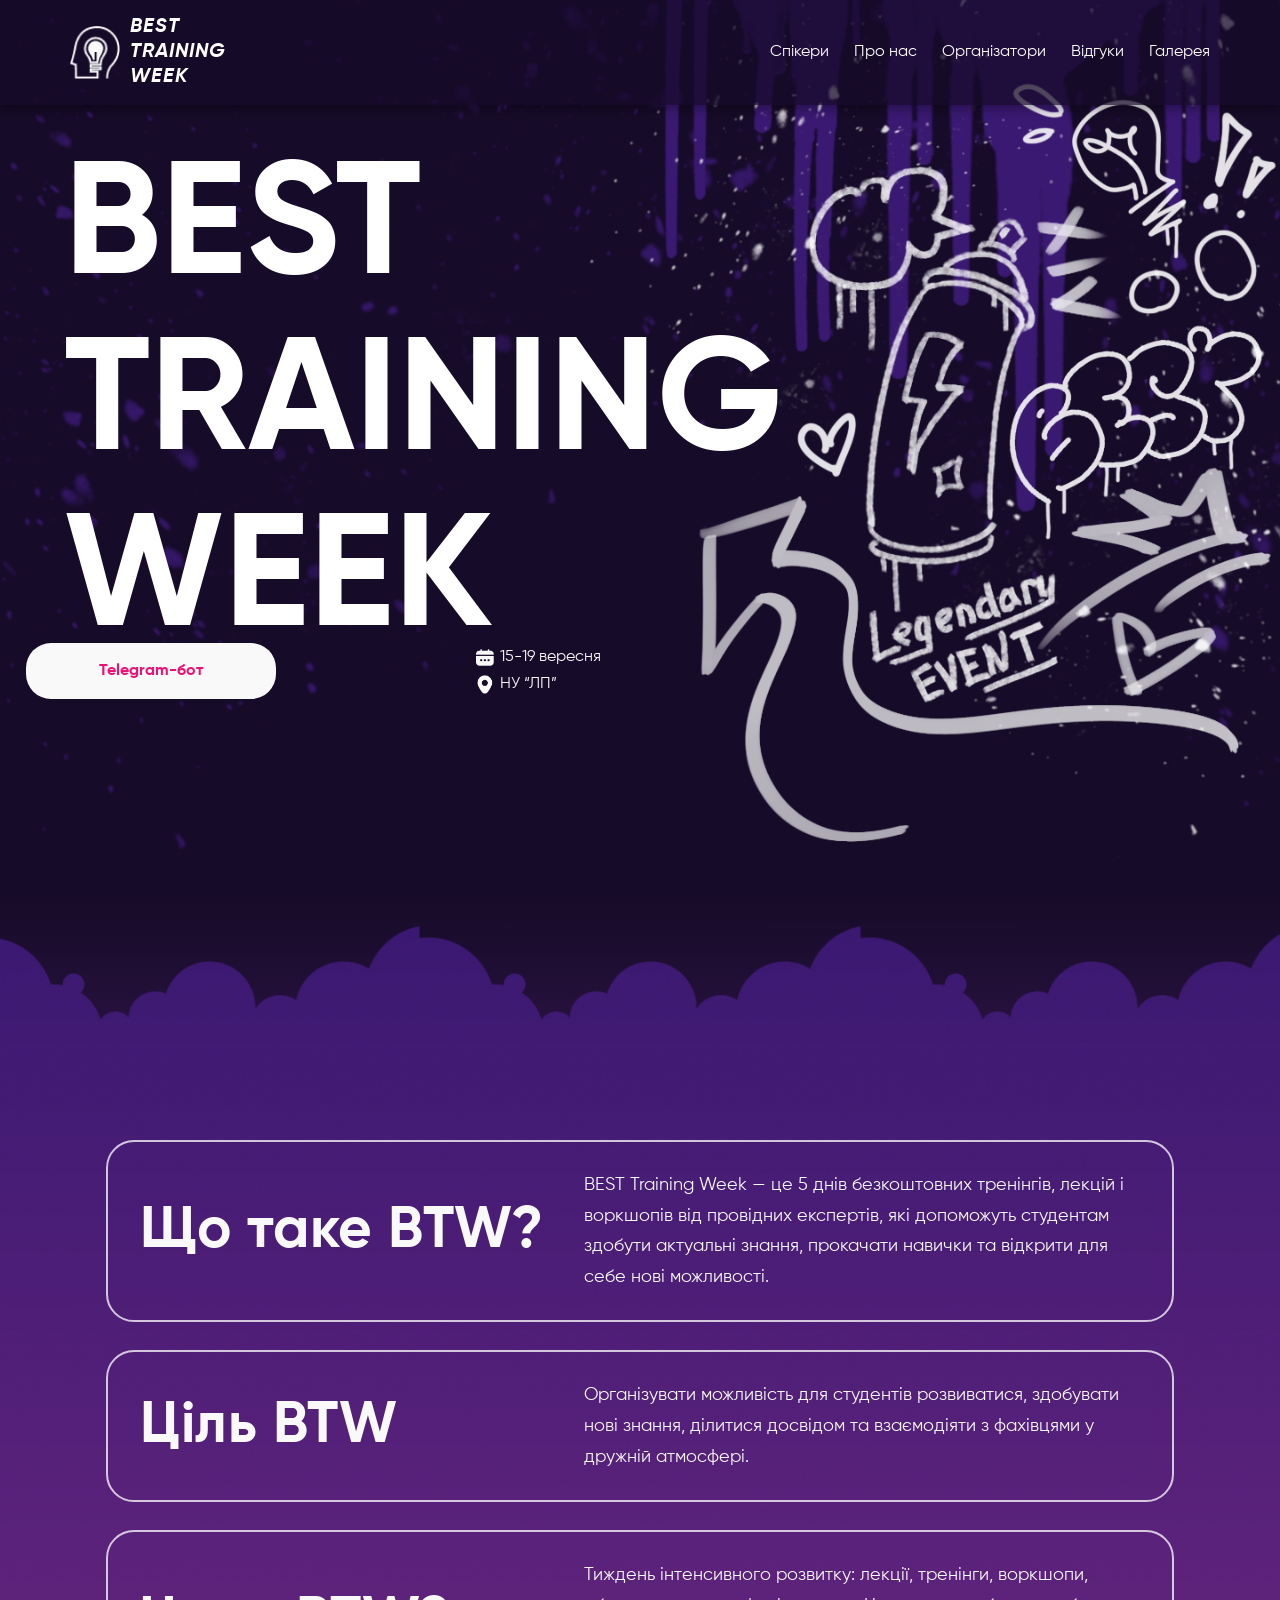
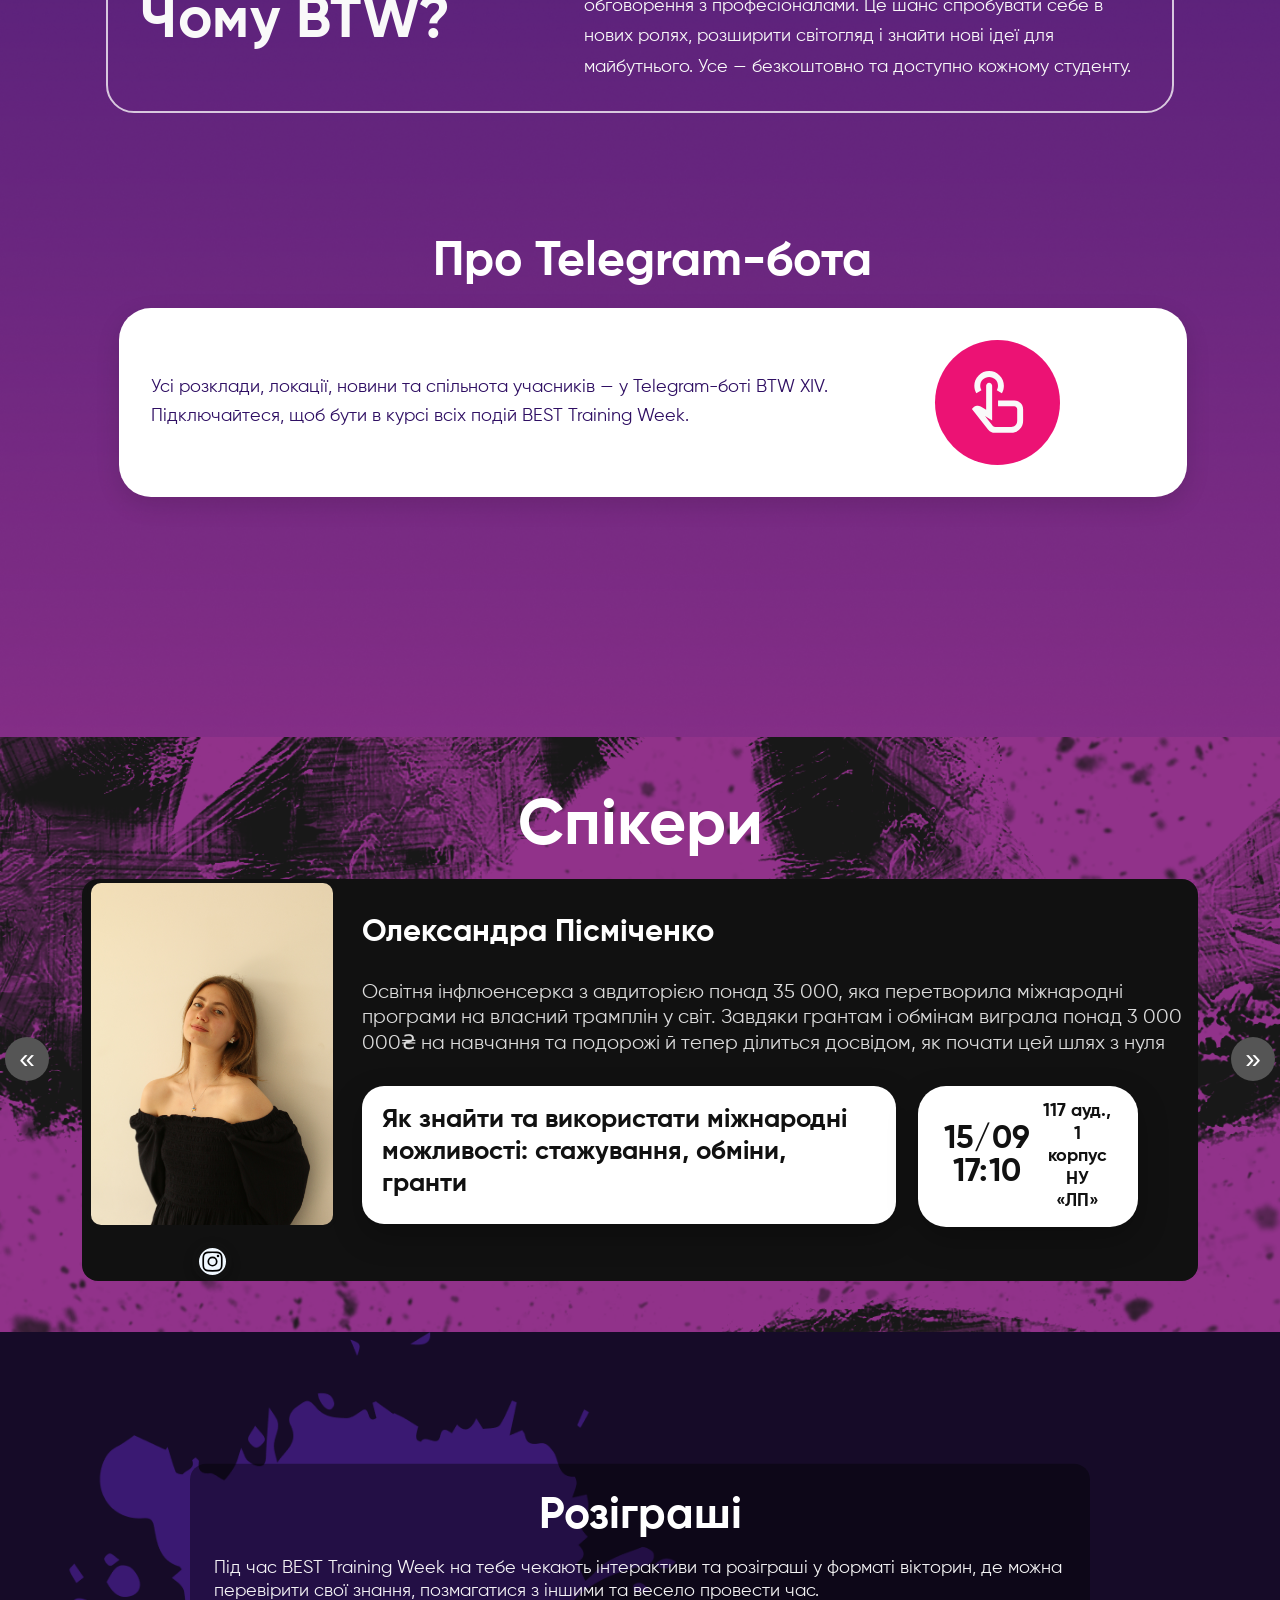
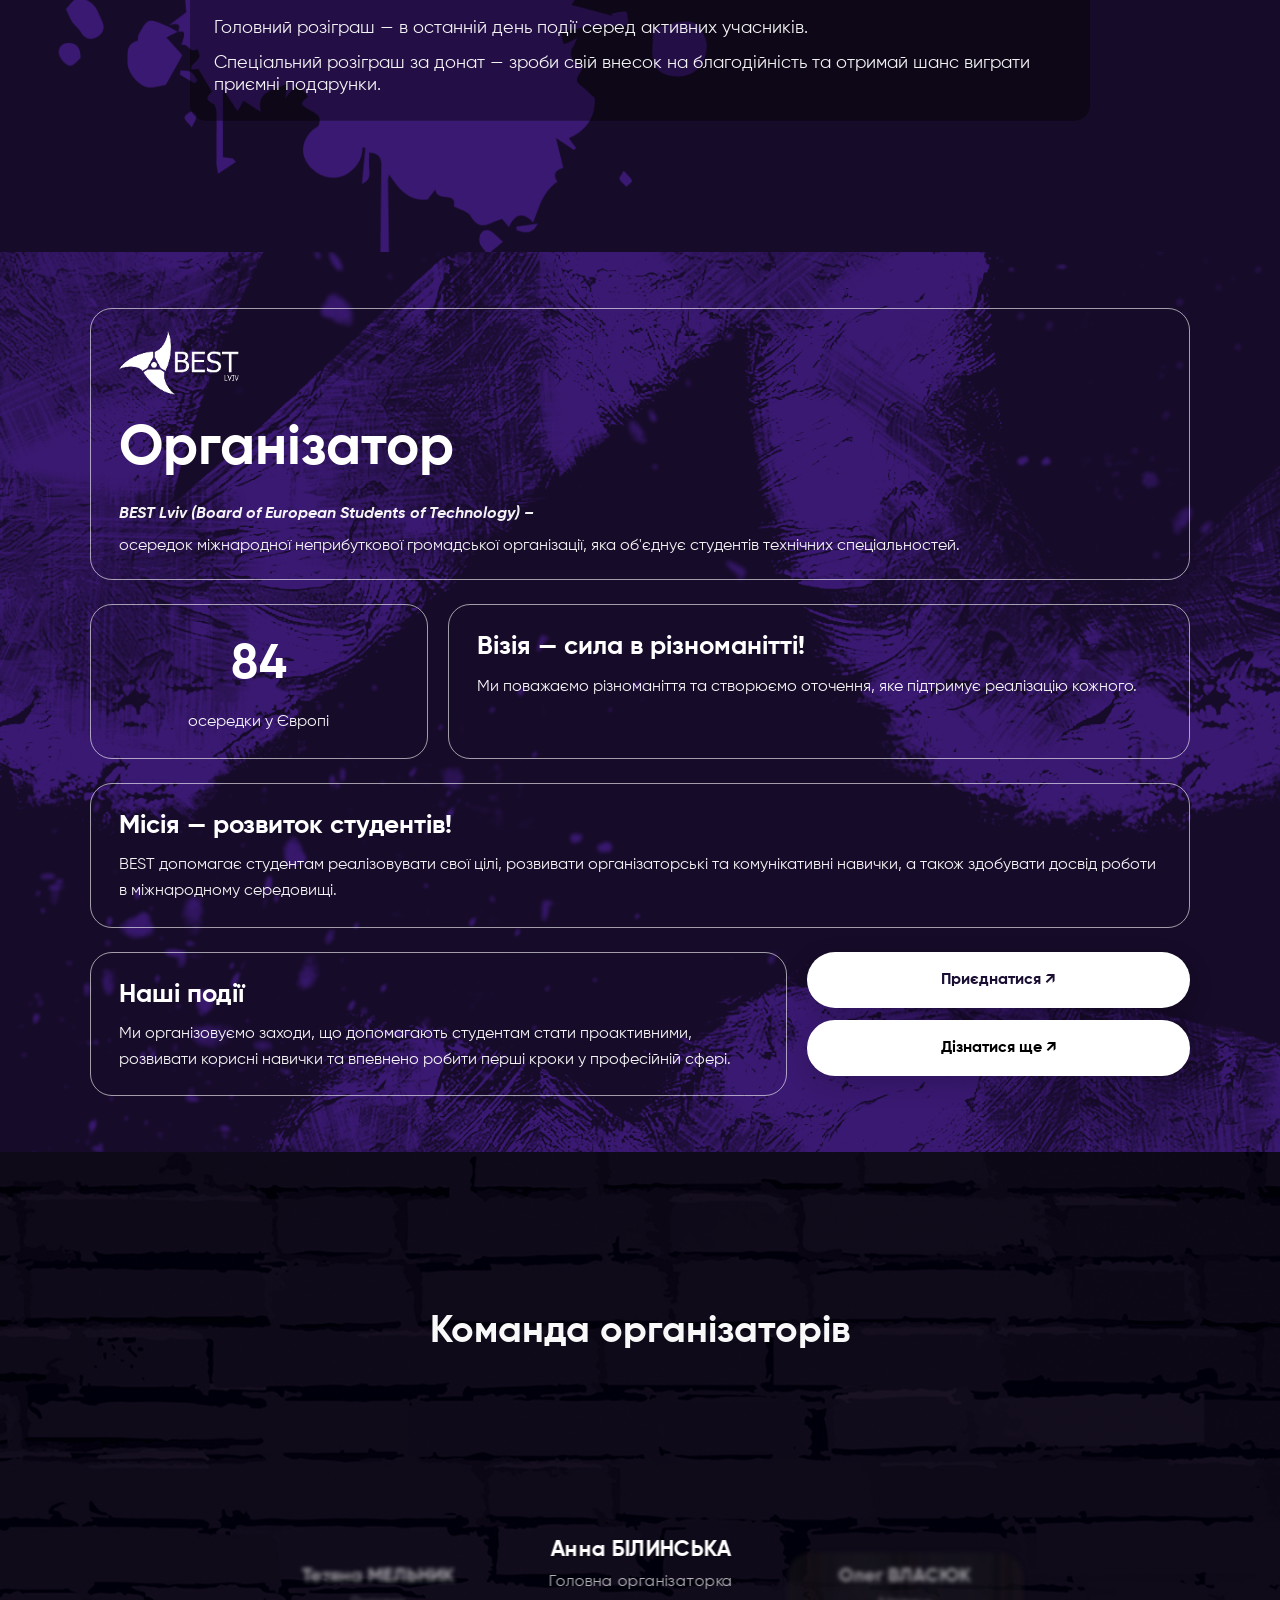
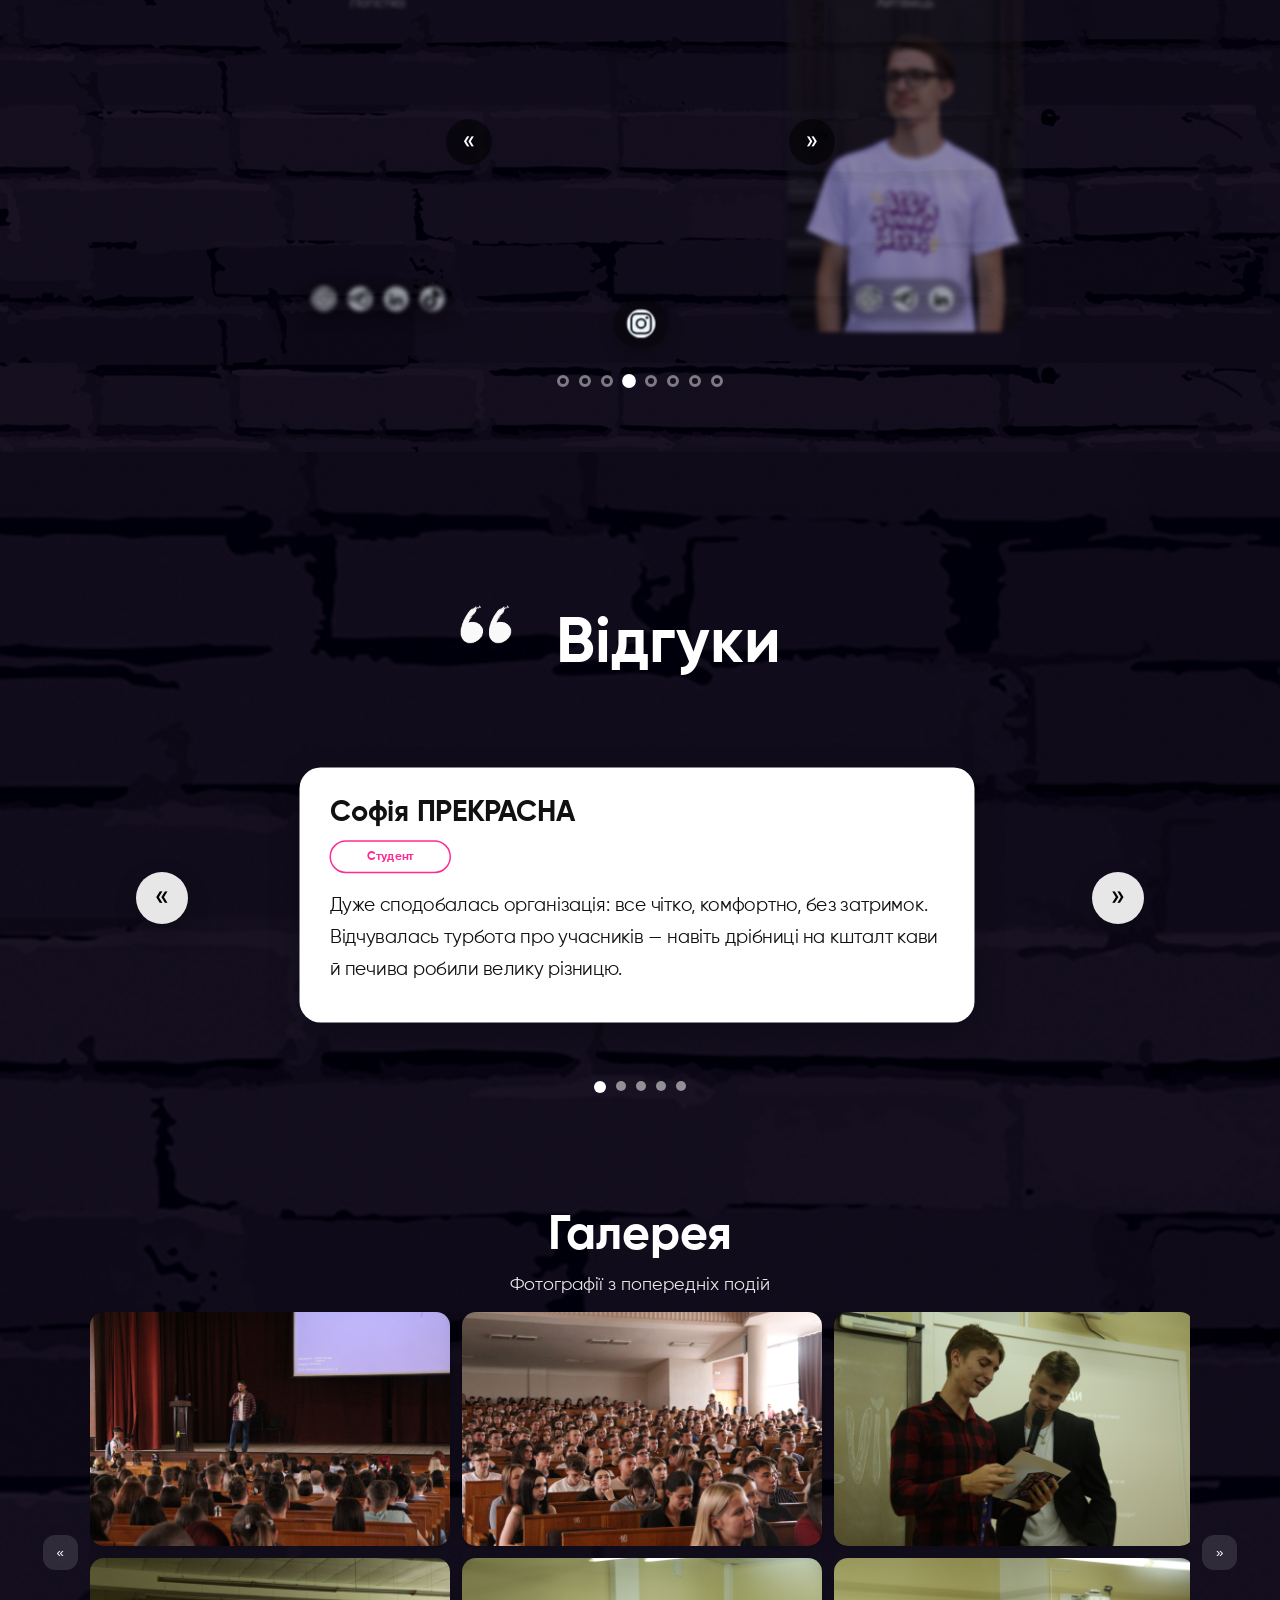
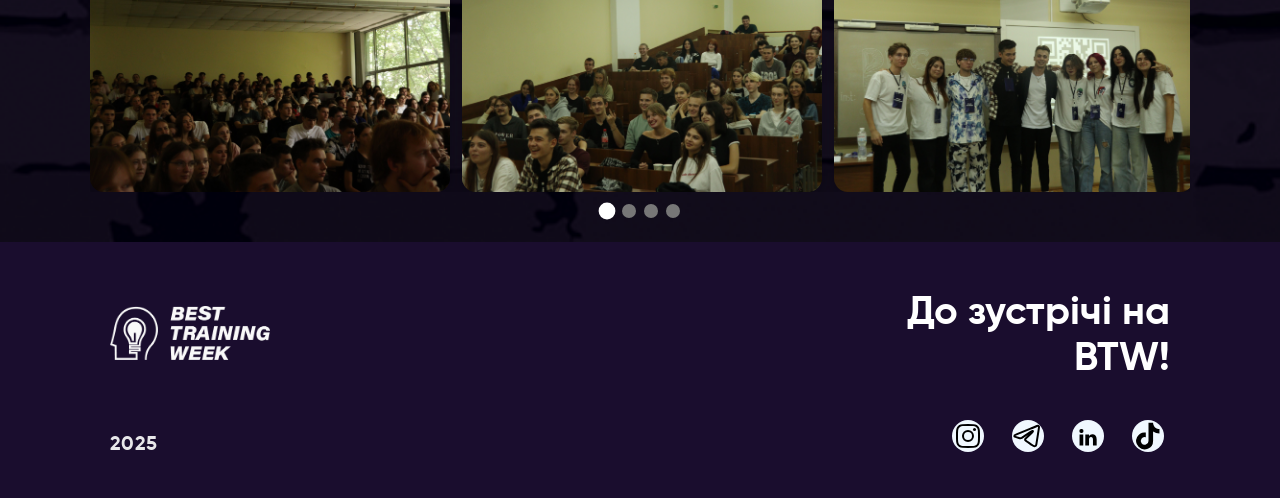
==== index.html @ 04568dd0 "v1.4.13" ====
<!DOCTYPE html>
<html lang="en">
<head>
    
    <meta charset="UTF-8">
    <meta property="og:type" content="website">
    <meta property="og:title" content="BEST Training Week 2025 у Львові — 15–19 вересня">
    <meta property="og:description" content="5 днів безкоштовних лекцій і воркшопів. Розклад, локації та новини — на саійті і у Telegram-боті.">
    <meta property="og:image:alt" content="BEST Training Week 2025 — подія для студентів у Львові">
    <meta property="og:locale" content="uk_UA">
    <meta name="viewport" content="width=device-width, initial-scale=1.0">
    <title>Best Training Week 2025</title>
    <link rel="icon" type="image/png" href="/resources/Logo.png">
    <link rel="stylesheet" href="/css/second-design.css">
    <link rel="preconnect" href="https://fonts.googleapis.com" crossorigin>
    <link rel="preconnect" href="https://fonts.gstatic.com" crossorigin>
    <link href="https://fonts.googleapis.com/css2?family=Montserrat:wght@400;500;700&display=swap" rel="stylesheet">
    <meta name="twitter:card" content="summary_large_image">
    <meta name="twitter:title" content="BEST Training Week 2025 — 15–19 вересня, Львів">
    <meta name="twitter:description" content="Лекції, воркшопи, розіграші. Долучайся!">
    <link href="https://fonts.googleapis.com/css2?family=Montserrat:wght@400;600;700&display=swap" rel="stylesheet">
    <link href="https://fonts.googleapis.com/css2?family=Poppins:wght@400;500;600;700&display=swap" rel="stylesheet">

  </head>
<body>

  <!-- Хедер -->
  <section>
    <header>
      <div class="header-inner">
        <div class="logo-block">
          <img src="/resources/Logo.png" class="logo-img" alt="">
          <a href="#BestMAIN" class="BTW-text-header">BEST TRAINING WEEK</a>
        </div>
    
        <nav class="position-of-right-menu">
          <div class="burger" id="burger">☰</div>
          <div class="menu" id="menu">
            <a class="hiper-source" href="#speakers">Спікери</a>
            <a class="hiper-source" href="#org">Про нас</a>
            <a class="hiper-source" href="#organithators">Організатори</a>
            <a class="hiper-source" href="#reviews">Відгуки</a>
            <a class="hiper-source" href="#galery">Галерея</a>
          </div>
        </nav>
      </div>
    </header>
  </section>

<!-- / Main Text \ -->
<section class="section1">

  <div class="Btw-text-main" id="BestMAIN">
    BEST TRAINING WEEK
  </div>
  
  <div class="info-block">
    <div class="telegram_button">
      <a href="https://t.me/BTW_2025_bot" style="text-decoration: none;">Telegram-бот</a>
    </div>
  
    <div class="when-and-where">
      <a><img class="when-and-where_img" src="/resources/calendar 1.png" loading="lazy" decoding="async" alt="time">15-19 вересня</a>
      <a><img class="when-and-where_img" src="/resources/marker 1.png" loading="lazy" decoding="async" alt="place">НУ “ЛП”</a>
    </div>
  </div>
</section>
<section class="section2">
<!-- Section3 -->
<section class="section3">



 
  

 


  <div class="poles">
      
    <div class="pole">
      <h2 class="pole-title">Що таке BTW?</h2>
      <p class="pole-text">
        BEST Training Week — це 5 днів безкоштовних тренінгів, лекцій і воркшопів від провідних експертів,
        які допоможуть студентам здобути актуальні знання, прокачати навички та відкрити для себе нові можливості.
      </p>
    </div>

    <div class="pole">
      <h2 class="pole-title">Ціль BTW</h2>
      <p class="pole-text">
        Організувати можливість для студентів розвиватися, здобувати нові знання,
        ділитися досвідом та взаємодіяти з фахівцями у дружній атмосфері.
      </p>
    </div>

    <div class="pole">
      <h2 class="pole-title">Чому BTW?</h2>
      <p class="pole-text">
        Тиждень інтенсивного розвитку: лекції, тренінги, воркшопи, обговорення з професіоналами.
        Це шанс спробувати себе в нових ролях, розширити світогляд і знайти нові ідеї для майбутнього.
        Усе — безкоштовно та доступно кожному студенту.
      </p>
    </div>

  </div>

  <section class="tg-section">
    <h2 class="tg-title">Про Telegram-бота</h2>
  
    <div onclick="window.location.href='https://t.me/BTW_2025_bot'" class="tg-card">
      <p  class="tg-text"><a href="https://t.me/BTW_2025_bot" style="text-decoration: none;font-family: Gilroy, system-ui, sans-serif; color: #2F0F63;"> 
        Усі розклади, локації, новини та спільнота учасників — у Telegram-боті BTW XIV.
        Підключайтеся, щоб бути в курсі всіх подій BEST Training Week.</a>
      </p>
  
      <div class="tg-icon-wrap">
        <img class="photoIcon" src="/resources/press.svg"   loading="lazy" decoding="async" alt="bot icon" class="tg-icon">
      </div>
    </div>
  </section>
</section>
</section>

<!-- Section4 
<img class="phitp" src="../resources/phine.png" alt="bg" />
-->

<section class="section4" >
  
  <div class="container wrap" id="speakers">
    <h1 class="spikertitle">Спікери</h1>

    <div class="carousel-wrap">            <!-- НОВА ОБГОРТКА -->
      <button class="arrow prev" id="prev">«</button>

    <div class="carousel" data-carousel>
      <div class="track" id="track">

        <!-- SLIDE 1-->
        <div class="slide"> 
          <div class="slide-media">
            <img src="/resources/Oleksandra_spiker.JPG" loading="lazy" decoding="async" alt="Photo Of speeker">
         
            <div class="social-icons">
              <a href="https://www.instagram.com/sasha.psm?igsh=MXc3b2I5cjF1ZTlyaA==" target="_blank"><img style="background-color: aliceblue; border-radius: 50%;" src="/resources/instagram.svg" loading="lazy" decoding="async" alt="Instagram"></a>
                    <!--   <a href="https://t.me/BTW_2025_bot" target="_blank"><img src="/resources/telegram 1.png" alt="Telegram"></a>
              <a href="https://facebook.com/Idi" target="_blank"><img src="/resources/facebook.png" alt="Facebook"></a>--> 
            </div>
          </div>
          <div class="infoSpikers">
            <h2 class="NameSpiker">Олександра <span class="up">Пісміченко </span></h2>
            <p class="positionOfSpiker">Освітня інфлюенсерка з авдиторією понад 35 000, яка перетворила міжнародні програми на власний трамплін у світ. Завдяки грантам і обмінам виграла понад 3 000 000₴ на навчання та подорожі й тепер ділиться досвідом, як почати цей шлях з нуля</p>
            <div class="talk-card">
              <h3>Як знайти та використати
                міжнародні можливості:
                стажування, обміни, гранти</h3>  
              <p></p> 
            </div>
            <aside class="meta-card">
              <div class="meta-item"><!-- <span class="icon">🗓</span> --> <span>15/09 17:10</span></div>
              <div class="meta-item"><!-- <span class="icon">📍</span> --> <span>117 ауд., 1 корпус<br>НУ «ЛП»</span></div>
            </aside>
          </div>
        </div>

        <!-- SLIDE 2-->
        <div class="slide">
          <div class="slide-media">
            <img src="/resources/2_spiker.JPG"  loading="lazy" decoding="async" alt="Photo Of speeker">  
        
            <div class="social-icons">
              <a href="https://www.instagram.com/lubimovbro?igsh=cm5keDRlZTh6Z3Fh" target="_blank"><img style="background-color: aliceblue; border-radius: 50%;"  loading="lazy" decoding="async" src="/resources/instagram.svg" alt="Instagram"></a>
            <!-- <a href="https://t.me/BTW_2025_bot" target="_blank"><img src="/resources/telegram 1.png" alt="Telegram"></a>
              <a href="https://facebook.com/Idi" target="_blank"><img src="/resources/facebook.png" alt="Facebook"></a>-->
            </div>
          </div>
          <div class="infoSpikers">
            <h2 class="NameSpiker">Любімов <span class="up">Микита</span></h2>
            <p class="positionOfSpiker">UI/UX Designer <br>
              8 років досвіду<br>
              10 міжнародних нагород</p> 
            <div class="talk-card">
              <h3>Дизайн без правил: створюй неможливе</h3>
              <p></p> 
            </div>
            <aside class="meta-card">
              <div class="meta-item"><!-- <span class="icon">🗓</span> --> <span>16/09 14:50</span></div>
              <div class="meta-item"><!-- <span class="icon">📍</span> --> <span>116 ауд., 1 корпус<br>НУ «ЛП»</span></div>
            </aside>
          </div>
        </div>

        <!-- SLIDE 3-->

        <div class="slide">
          <div class="slide-media">
            <img src="/resources/Giks_spiker.JPG" loading="lazy" decoding="async" alt="Photo Of speeker"> 
        
            <div class="social-icons">
              <a href="https://www.instagram.com/marketing_heeks?igsh=MWhqMWkybm44enY2Nw==" target="_blank"><img style="background-color: aliceblue; border-radius: 50%;"  src="/resources/instagram.svg" loading="lazy" decoding="async" alt="Instagram"></a>
             <!-- <a href="https://t.me/BTW_2025_bot" target="_blank"><img src="/resources/telegram 1.png" alt="Telegram"></a>
              <a href="https://facebook.com/Idi" target="_blank"><img src="/resources/facebook.png" alt="Facebook"></a> -->
            </div>
          </div>
          <div class="infoSpikers">
            <h2 class="NameSpiker">Маркетинг <span class="up">Гікс</span></h2>
            <p class="positionOfSpiker">Юстина Мостова та Маруся Деркач - засновниці TikTok-агенції HEEKS, авторки першого українськомовного каналу про маркетинг в TikTok (650 тис. підписників), навчили просуванню у ТікТок більше 5000 людей. 
              З агенцією запустили 70 брендів в TikTok, зараз роблять найвищі в Україні охоплення за допомогою органічного просування. Серед клієнтів агенції такі бренди: Rozetka, Подорожник, Flint, Chipster`s та інші.</p>
            <div class="talk-card">
              <h3>ТікТок-реальність 2025. Як розвинути бренд</h3>
              <p></p>
            </div>
            <aside class="meta-card">
              <div class="meta-item"><!-- <span class="icon">🗓</span> --> <span>17/09 14:00</span></div>
              <div class="meta-item"><!-- <span class="icon">📍</span> --> <span>117 ауд., 1 корпус<br>НУ «ЛП»</span></div>
            </aside>
          </div>
        </div>

        <!-- SLIDE 4-->
        <div class="slide">
          <div class="slide-media">
            <img src="/resources/4_SPiker.JPG" loading="lazy" decoding="async" alt="Photo Of speeker">
         
            <div class="social-icons">
              <a href="https://www.instagram.com/lesia__kotliar?igsh=MWc5NXRhMWcyZWwwbA==" target="_blank"><img style="background-color: aliceblue; border-radius: 50%;"   loading="lazy" decoding="async" src="/resources/instagram.svg" alt="Instagram"></a>
            <!--  <a href="https://t.me/BTW_2025_bot" target="_blank"><img src="/resources/telegram 1.png" alt="Telegram"></a>
              <a href="https://facebook.com/Idi" target="_blank"><img src="/resources/facebook.png" alt="Facebook"></a>-->
            </div>
          </div>
          <div class="infoSpikers">
            <h2 class="NameSpiker">Леся <span class="up">Котляр </span></h2>
            <p class="positionOfSpiker">Вебдизайнерка, власниця дизайн-агенції з обігом 4000$ на місяць</p>
            <div class="talk-card">
              <h3>Креативність і комунікація як суперсила: як спілкуватися і впливати на світ</h3>
              <p></p>
            </div>
            <aside class="meta-card">
              <div class="meta-item"><!-- <span class="icon">🗓</span> --> <span>18/09 14:50</span></div>
              <div class="meta-item"><!-- <span class="icon">📍</span> --> <span>117 ауд., 1 корпус<br>НУ «ЛП»</span></div>
            </aside>
          </div>
        </div>

        <!-- SLIDE 5-->
 
        <div class="slide">
          <div class="slide special-slide">
          <div class="slide-media">
            <img src="/resources/oleksandr_spikers.jpg" loading="lazy" decoding="async" alt="Photo Of speeker"> 
        
            <div class="social-icons">
              <a href="https://www.instagram.com/notevssskyi?igsh=MTZwdGF3OW00YmRpNA==" target="_blank"><img style="background-color: aliceblue; border-radius: 50%;"  src="/resources/instagram.svg" loading="lazy" decoding="async" alt="Instagram"></a>
             <!-- <a href="https://t.me/BTW_2025_bot" target="_blank"><img src="/resources/telegram 1.png" alt="Telegram"></a>
              <a href="https://facebook.com/Idi" target="_blank"><img src="/resources/facebook.png" alt="Facebook"></a>-->
            </div>
          </div>
          <div class="infoSpikers">
            <h2 class="NameSpiker">Олександр <span class="up">Нотевський</span></h2>
            <p class="positionOfSpiker">Політичний оглядач Медіа «ҐРУНТ»</p> 
            <div class="talk-card">
              <h3>Формування та відстоювання особистої позиції</h3>
              <p></p> 
            </div>
            <aside class="meta-card">
              <div class="meta-item"><!-- <span class="icon">🗓</span> --> <span>19/09 14:50</span></div>
              <div class="meta-item"><!-- <span class="icon">📍</span> --> <span>117 ауд., 1 корпус<br>НУ «ЛП»</span></div>
            </aside>
          </div>
        </div>
        </div>
        
      </div>

    </div>
    <button class="arrow next" id="next">»</button>
  </div>
  </div>
</section>

<!-- SECTION 5-->
<section class="section5">
  <!-- Банер з текстом поверх першої картинки -->
  <div class="prizes-banner">

    <div class="prizes-card">
      <h2 class="prizes-title">Розіграші</h2>
      <p class="prizes-text"><a>
        Під час BEST Training Week на тебе чекають інтерактиви та розіграші у форматі вікторин, 
        де можна перевірити свої знання, позмагатися з іншими та весело провести час.</a>
      </p>
      <p class="prizes-text"><a>
        Головний розіграш — в останній день події серед активних учасників.</a>
      </p>
      <p class="prizes-text"><a>
        Спеціальний розіграш за донат — зроби свій внесок на благодійність та отримай
        шанс виграти приємні подарунки.</a>
      </p>
    </div>
  </div>

  <section class="org" id="org">  
    <div class="org__wrap"  >
      <div class="org__row org__row--hero ">
        <img class="org__logo" src="/resources/logowhite 1.png" loading="lazy" decoding="async" alt="BEST Lviv">
        <h1 class="org__title titleOrg1">Організатор</h1>
        <p class="org__lead"><em>BEST Lviv (Board of European Students of Technology) –</em></p>
        <p class="org__text">осередок міжнародної неприбуткової громадської організації, яка об'єднує студентів технічних спеціальностей.</p>
      </div>
  
      <div class="org__row org__row--two">
        <div class="org__card org__card--small">
          <h2 class="org__number">84</h2>
          <p class="org__text">осередки у Європі</p>
        </div>
        <div class="org__card org__card--big">
          <h2 class="org__subtitle">Візія — сила в різноманітті!</h2>
          <p class="org__text">Ми поважаємо різноманіття та створюємо оточення, яке підтримує реалізацію кожного.</p>
        </div>
      </div>
  
      <div class="org__row">
        <div class="org__card">
          <h2 class="org__subtitle">Місія — розвиток студентів!</h2>
          <p class="org__text">BEST допомагає студентам реалізовувати свої цілі, розвивати організаторські та комунікативні навички, а також здобувати досвід роботи в міжнародному середовищі.</p>
        </div>
      </div>
  
      <div class="org__row org__row--cta">
        <div class="org__card">
          <h2 class="org__subtitle">Наші події</h2>
          <p class="org__text">Ми організовуємо заходи, що допомагають студентам стати проактивними, розвивати корисні навички та впевнено робити перші кроки у професійній сфері.</p>
        </div>
        <div class="org__cta">
          <a class="org__btn"  href="https://docs.google.com/forms/d/e/1FAIpQLSfy_LZQbeRG4RcNWWEuaLGkMOXcy3M1-LILEs38m_iyIg4UFg/viewform" style="text-decoration: none;">Приєднатися ↗</a>
          <a class="org__btn org__btn--ghost"  href="https://t.me/+4O6LLAsABaI1M2Yy" style="text-decoration: none;">Дізнатися ще ↗</a>
        </div>
      </div>
    </div>
  </section>
</section>

<!-- Section6-->
<section class="bg-commons">
  <section class="section6_second" id="organithators">
    <h2 class="carousel_title">Команда організаторів</h2>
  
  
    <div class="viewport_second">
      <div class="carousel_second">
        <!-- radios -->
        <input type="radio" name="c_second" id="c1_second">
        <input type="radio" name="c_second" id="c2_second">
        <input type="radio" name="c_second" id="c3_second">
        <input type="radio" name="c_second" id="c4_second" checked>
        <input type="radio" name="c_second" id="c5_second">
        <input type="radio" name="c_second" id="c6_second">
        <input type="radio" name="c_second" id="c7_second">
        <input type="radio" name="c_second" id="c8_second">
  
  
        <!-- slides -->
        <div class="track_second">
  
          <!-- 1 -->
          <div class="slide_second">
            <img src="/resources/organizer/anastasia.jpg" loading="lazy" decoding="async" alt="anastasia">
            <div class="info-top">
              <h1>Настя КАЛЬНІЧЕНКО</h1>
              <p>Людські ресурси</p>
            </div>
              <div class="socials">
                <a href="https://instagram.com/n.asagirii/"><img style="background-color: aliceblue; border-radius: 50%;"  src="/resources/instagram.svg" loading="lazy" decoding="async" alt="Instagram"></a>
                <a href="https://t.me/nasagiriii"><img style="background-color: aliceblue; border-radius: 50%;"  src="/resources/telegram 1.svg" loading="lazy" decoding="async" alt="Telegram"></a>
              </div>
          </div>
  
          <!-- 2 -->
          <div class="slide_second">
            <img src="/resources/organizer/andriy.jpg" loading="lazy" decoding="async" alt="andriy">
            <div class="info-top">
              <h1>Андрій РОДІНЧУК</h1>
              <p>Відповідальний за наповнення</p>
            </div>
              <div class="socials">
                <a href=" https://www.instagram.com/vantes1433?igsh=eXQzMjV6OHQ2ZGMz"><img style="background-color: aliceblue; border-radius: 50%;"  src="/resources/instagram.svg" loading="lazy" decoding="async" alt="Instagram"></a>
                <a href="https://t.me/Andrews_sr "><img style="background-color: aliceblue; border-radius: 50%;"  src="/resources/telegram 1.svg" loading="lazy" decoding="async" alt="Telegram"></a>
                <a href="https://www.linkedin.com/in/%D0%B0%D0%BD%D0%B4%D1%80%D1%96%D0%B9-%D1%80%D0%BE%D0%B4%D1%96%D0%BD%D1%87%D1%83%D0%BA-99736a351?utm_source=share&utm_campaign=share_via&utm_content=profile&utm_medium=android_app"><img style="background-color: aliceblue; border-radius: 50%;"  src="/resources/linkedin.svg" loading="lazy" decoding="async" alt="linkedin"></a>
              </div>
          </div>
  
          <!-- 3 -->

  
        
          <div class="slide_second">
            <img src="/resources/organizer/tanya.jpg" loading="lazy" decoding="async" alt="tanya">
            <div class="info-top">
              <h1>Тетяна МЕЛЬНИК</h1>
              <p>Логістка</p>
            </div>
              <div class="socials">
                <a href="https://instagram.com/widesstt/"><img src="/resources/instagram.svg" loading="lazy" decoding="async" alt="Instagram"></a>
                <a href="https://t.me//tanyyaa949"><img src="/resources/telegram 1.svg" loading="lazy" decoding="async" alt="Telegram"></a>
                <a href=""><img src="../resources/linkedin.svg" loading="lazy" decoding="async" alt="linkedin"></a>
                <a href="https://www.tiktok.com/@tan_zzia?is_from_webapp=1&sender_device=pc"><img src="/resources/tiktok.svg" loading="lazy" decoding="async" alt="Tik Tok"></a>
              </div>
  
          </div>


          <!-- 4 -->
          <div class="slide_second">
            <img src="/resources/organizer/anna.jpg"  loading="lazy" decoding="async" alt="anna">
            <div class="info-top">
              <h1>Анна БІЛИНСЬКА</h1>
              <p>Головна організаторка</p>
            </div>
              <div class="socials">
                <a href="https://instagram.com/domoovoo"><img src="/resources/instagram.svg" loading="lazy" decoding="async" alt="Instagram"></a>
              </div>
          </div>


          <!-- 5 -->
          <div class="slide_second">
            <img src="/resources/organizer/oleh.jpg" loading="lazy" decoding="async" alt="oleh">
            <div class="info-top">
              <h1>Олег ВЛАСЮК</h1>
              <p>Айтівець</p>
            </div>
              <div class="socials">
                <a href="https://www.instagram.com/oleh.vlas/"><img style="background-color: aliceblue; border-radius: 50%;"  src="/resources/instagram.svg" loading="lazy" decoding="async" alt="Instagram"></a>
                <a href="https://t.me/Oleh_vlas"><img  style="background-color: aliceblue; border-radius: 50%;" src="/resources/telegram 1.svg" loading="lazy" decoding="async" alt="Telegram"></a>
                <a href="https://www.linkedin.com/in/oleh-vl-68105230b/"><img  style="background-color: aliceblue; border-radius: 50%;"  src="/resources/linkedin.svg" loading="lazy" decoding="async" alt="Linkedin"></a>
              </div> 
          </div> 
  
          <!-- 6 -->
          <div class="slide_second">
            <img src="../resources/organizer/oleksiy.jpg" loading="lazy" decoding="async" alt="oleksiy">
            <div class="info-top">
              <h1>Олексій ТАТАРЧИНСЬКИЙ</h1>
              <p>Ментор</p>
            </div>
              <div class="socials">
                <a href="https://instagram.com/oleksii_tatarchynskyi/"><img src="/resources/instagram.svg" loading="lazy" decoding="async" alt="Instagram"></a>
                <a href="https://t.me/spiowm"><img src="/resources/telegram 1.svg" loading="lazy" decoding="async" alt="Telegram"></a>
                <a href="https://www.linkedin.com/in/oleksii-tatarchynskyi-5a81b8196?utm_source=share&utm_campaign=share_via&utm_content=profile&utm_medium=android_app"><img src="/resources/linkedin.svg" loading="lazy" decoding="async" alt="Linkedin"></a>
               </div>
          </div>
  
          <!-- 7 -->
          <div class="slide_second">
            <img src="/resources/organizer/sofia.jpg" alt="sofia">
            <div class="info-top">
              <h1>Софія БУЛЕЙКО</h1>
              <p>Громадські зв’язки</p>
            </div>
              <div class="socials">
                <a href="https://instagram.com/kalleossonyaaa/"><img src="/resources/instagram.svg" loading="lazy" decoding="async" alt="Instagram"></a>
                <a href="https://t.me/kalleossonyaaa"><img src="/resources/telegram 1.svg" loading="lazy" decoding="async" alt="Telegram"></a>
                <a href=""><img src="/resources/linkedin.svg" loading="lazy" decoding="async" alt="Linkedin"></a>
                <a href="https://www.tiktok.com/@kalleossonyaaa?is_from_webapp=1&sender_device=pc"><img src="/resources/tiktok.svg" loading="lazy" decoding="async" alt="TikTok"></a>
               </div>
          </div>
  
          <!-- 8 -->
          <div class="slide_second">
            <img src="/resources/organizer/sasha.jpg" alt="sasha">
            <div class="info-top">
              <h1>Олександр СОБОЛЬ</h1>
              <p>Графічний дизайнер</p>
            </div>
              <div class="socials">
                <a href=" https://instagram.com/ravenspelll/"><img src="/resources/instagram.svg" loading="lazy" decoding="async" alt="Instagram"></a>
                <a href="https://www.linkedin.com/in/%D0%BE%D0%BB%D0%B5%D0%BA%D1%81%D0%B0%D0%BD%D0%B4%D1%80-%D1%81%D0%BE%D0%B1%D0%BE%D0%BB%D1%8C-655463378/"><img src="/resources/linkedin.svg" loading="lazy" decoding="async" alt="Linkedin"></a>
              </div>
          </div>
        </div>
  
        <!-- arrows -->
        <!--  -->
        <div class="arrows_second">
          <!-- коли активний c1 -->
          <label class="prev_second" for="c8_second" data-for="c1_second">«</label>
          <label class="next_second" for="c2_second" data-for="c1_second">»</label>
          <!-- c2 -->
          <label class="prev_second" for="c1_second" data-for="c2_second">«</label>
          <label class="next_second" for="c3_second" data-for="c2_second">»</label>
          <!-- c3 -->
          <label class="prev_second" for="c2_second" data-for="c3_second">«</label>
          <label class="next_second" for="c4_second" data-for="c3_second">»</label>
          <!-- c4 -->
          <label class="prev_second" for="c3_second" data-for="c4_second">«</label>
          <label class="next_second" for="c5_second" data-for="c4_second">»</label>
          <!-- c5 -->
          <label class="prev_second" for="c4_second" data-for="c5_second">«</label>
          <label class="next_second" for="c6_second" data-for="c5_second">»</label>
          <!-- c6 -->
          <label class="prev_second" for="c5_second" data-for="c6_second">«</label>
          <label class="next_second" for="c7_second" data-for="c6_second">»</label>
          <!-- c7 -->
          <label class="prev_second" for="c6_second" data-for="c7_second">«</label>
          <label class="next_second" for="c8_second" data-for="c7_second">»</label>
          <!-- c8 -->
          <label class="prev_second" for="c7_second" data-for="c8_second">«</label>
          <label class="next_second" for="c1_second" data-for="c8_second">»</label>
      
        </div>
  
        <!-- dots (приховані) -->
        <div class="dots_second">
          <label for="c1_second"></label>
          <label for="c2_second"></label>
          <label for="c3_second"></label>
          <label for="c4_second"></label>
          <label for="c5_second"></label>
          <label for="c6_second"></label>
          <label for="c7_second"></label>
          <label for="c8_second"></label>
        </div>
      </div>
    </div>
  </section>

<section class="section7">
  <section class="bg-wrapper">
  <div class="reviews" id="reviews">
    <h1 class="title_reviews"><img class="apostrof" src="/resources/apostrof.png" loading="lazy" decoding="async">Відгуки</h1>
    <div class="reviews-wrapper">
    <div class="viewport_reviews">
      <div class="carousel_reviews">

        <!-- radios -->
        <input type="radio" name="rv" id="rv1" checked>
        <input type="radio" name="rv" id="rv2">
        <input type="radio" name="rv" id="rv3">
        <input type="radio" name="rv" id="rv4">
        <input type="radio" name="rv" id="rv5"> 
 
        <!-- slides -->
        <div class="track_reviews">
          <article class="slide_reviews review-card">
            <div class="review-card__quote">“</div>
            <h3 class="review-card__name">Софія ПРЕКРАСНА</h3>
            <div class="review-card__tag">Студент</div>
            <p class="review-card__text">Дуже сподобалась організація: все чітко, комфортно, без затримок. Відчувалась турбота про учасників — навіть дрібниці на кшталт кави й печива робили велику різницю.</p>
          </article>

          <article class="slide_reviews review-card">
            <div class="review-card__quote">“</div>
            <h3 class="review-card__name">Андрій К.</h3>
            <div class="review-card__tag">Студент</div>
            <p class="review-card__text">Це був чудовий старт осіннього семестру! Дякую організаторам за корисні знання та приємну атмосферу.</p>
          </article>

          <article class="slide_reviews review-card">
            <div class="review-card__quote">“</div>
            <h3 class="review-card__name">Марія Л.</h3>
            <div class="review-card__tag">Учасниця</div>
            <p class="review-card__text">Було відчуття, що потрапив на маленьку конференцію, але в дуже затишному форматі. Дуже класний рівень спікерів.</p>
          </article>

          <article class="slide_reviews review-card">
            <div class="review-card__quote">“</div>
            <h3 class="review-card__name">Остап Д.</h3>
            <div class="review-card__tag">Випускник</div>
            <p class="review-card__text">Дякую за BTW! Це були 5 днів, які подарували мені і знання, і мотивацію, і навіть приз у кахуті😁 Обов’язково прийду ще раз!</p>
          </article>

          <article class="slide_reviews review-card">
            <div class="review-card__quote">“</div>
            <h3 class="review-card__name">Катерина С.</h3>
            <div class="review-card__tag">Студент</div>
            <p class="review-card__text">Мене приємно здивувала легкість подачі матеріалу. Спікери справді знали, як зацікавити аудиторію.</p>
          </article>
        </div>

        <!-- arrows (як у твоїй другій каруселі) -->
    

        <!-- dots -->
        <div class="dots_reviews">
          <label for="rv1"></label>
          <label for="rv2"></label>
          <label for="rv3"></label>
          <label for="rv4"></label>
          <label for="rv5"></label>
        </div>

      </div>
    </div>
    <div class="arrows_reviews">
      <!-- для rv1 -->
      <label class="prev_reviews" for="rv5" data-for="rv1">«</label>
      <label class="next_reviews" for="rv2" data-for="rv1">»</label>
      <!-- rv2 -->
      <label class="prev_reviews" for="rv1" data-for="rv2">«</label>
      <label class="next_reviews" for="rv3" data-for="rv2">»</label>
      <!-- rv3 -->
      <label class="prev_reviews" for="rv2" data-for="rv3">«</label>
      <label class="next_reviews" for="rv4" data-for="rv3">»</label>
      <!-- rv4 -->
      <label class="prev_reviews" for="rv3" data-for="rv4">«</label>
      <label class="next_reviews" for="rv5" data-for="rv4">»</label>
      <!-- rv5 -->
      <label class="prev_reviews" for="rv4" data-for="rv5">«</label>
      <label class="next_reviews" for="rv1" data-for="rv5">»</label>
    </div>
  </div>
  </div>

  <section class="galary" id="galery">
    <div class="gallery-head">
      <h2 class="gallery-title">Галерея</h2>
      <p class="gallery-sub">Фотографії з попередніх подій</p>
    </div>
  
    <div class="gallery" id="gallery">
      <button class="nav prev" aria-label="Попередній">«</button>
  
      <div class="viewport">
        <div class="columns">
          <ul class="col">
            <li class="carder"><img src="/resources/gallary/photo1.jpeg" loading="lazy" decoding="async"></li>
            <li class="carder"><img src="/resources/gallary/photo2.jpeg" loading="lazy" decoding="async"></li>
            <li class="carder"><img src="/resources/gallary/photo3.jpeg" loading="lazy" decoding="async"></li>
            <li class="carder"><img src="/resources/gallary/photo4.jpeg" loading="lazy" decoding="async"></li>
          </ul>
          <ul class="col">
            <li class="carder"><img src="/resources/gallary/photo5.jpeg" loading="lazy" decoding="async"></li>
            <li class="carder"><img src="/resources/gallary/photo6.jpeg" loading="lazy" decoding="async"></li>
            <li class="carder"><img src="/resources/gallary/photo7.jpeg" loading="lazy" decoding="async"></li>
            <li class="carder"><img src="/resources/gallary/photo8.jpeg" loading="lazy" decoding="async"></li>
         
          </ul>
        </div>
      </div>
  
      <button class="nav next" aria-label="Наступний">»</button>
    </div>
  
    <div class="dotss" id="gallery-dots"></div>
   </section>


 
  

  <!-- Відступ щоб легше було читати -->
  </section>
 </section>
 
</section>
<section class="section9">
  <div class="footer-wrap">
    <div class="footer-container">
      <div class="footer-left-top">
        <img class="logobtwithtext" src="/resources/logoBtwWithText.png" loading="lazy" decoding="async" alt="logo">
      </div>

      <h1 class="seeYouOnBTW">До зустрічі на <br> BTW!</h1>

      <div class="footer-left-bottom">
        <h2 class="yearOfBTW">2025</h2>
      </div>

      <nav class="socials-footer">
        <a href="https://www.instagram.com/best_lviv?igsh=dTNwNDc3YTJoOW9t" class="soc"><img style="background-color: aliceblue; border-radius: 50%;"  src="/resources/instagram.svg" loading="lazy" decoding="async" alt="Instagram"></a>
        <a href="https://t.me/+4O6LLAsABaI1M2Yy" class="soc"><img style="background-color: aliceblue; border-radius: 50%;"  src="/resources/telegram 1.svg" loading="lazy" decoding="async" alt="Telegram"></a>
        <a href="https://www.linkedin.com/company/bestlviv/posts/" class="soc"><img style="background:  aliceblue; border-radius: 50%;"  src="/resources/linkedin.svg" loading="lazy" decoding="async" alt="Linkedin"></a>
        <a href="https://www.tiktok.com/@best__lviv?_t=8pY6lfMTdkk&_r=1" class="soc"><img style="background-color: aliceblue; border-radius: 50%;" src="/resources/tiktok.svg" loading="lazy" decoding="async" alt="TikTok"></a>
      </nav>    
    </div>  
  </div>   
</section> 
<script src="/javaScript/reviews.js" defer></script>
<script src="/javaScript/galary.js"></script>
<script src="/javaScript/new_js.js"></script>
<script type="application/ld+json">
  {
    "@context": "https://schema.org", 
    "@graph": [
      {
        "@type": "Event",
        "name": "BEST Training Week 2025",
        "startDate": "2025-09-15T09:00:00+03:00",
        "endDate": "2025-09-19T20:00:00+03:00",
        "eventAttendanceMode": "https://schema.org/OfflineEventAttendanceMode",
        "eventStatus": "https://schema.org/EventScheduled",
        "description": "Пʼятиденний безкоштовний освітній івент для студентів: лекції, тренінги, воркшопи.",
        "image": [""],
        "location": {
          "@type": "Place",
          "name": "НУ «Львівська Політехніка»",
          "address": {
            "@type": "PostalAddress",
            "addressLocality": "Львів",
            "addressCountry": "UA"
          }
        },
        "organizer": {
          "@type": "Organization",
          "name": "BEST Lviv",
          "url": ""
        },
        "offers": {
          "@type": "Offer",
          "price": "0",
          "priceCurrency": "UAH",
          "availability": "https://schema.org/InStock",
          "url": "https://btw.best-lviv.org.ua/"
        },
        "performer": [
          { "@type": "Person", "name": "Олександра Пісміченко" },
          { "@type": "Person", "name": "Микита Любімов" },
          { "@type": "Organization", "name": "HEEKS" },
          { "@type": "Person", "name": "Леся Котляр" },
          { "@type": "Person", "name": "Олександр Нотевський" }
        ]
      },
      {
        "@type": "Organization",
        "name": "BEST Lviv",
        "url": "",
        "logo": "",
        "sameAs": [
          "https://www.facebook.com/…",
          "https://www.instagram.com/…",
          "https://www.linkedin.com/company/…",
          "https://t.me/BTW_2025_bot"
        ]
      },
      {
        "@type": "WebSite",
        "name": "BEST Training Week",
        "url": "https://btw.best-lviv.org.ua/",
        "potentialAction": {
          "@type": "SearchAction",
          "target": "",
          "query-input": "required name=search_term_string"
        }
      }
    ]
  }
</script>
</body>
</html>
---- css/second-design.css ----
:root { --panel:#0f0f0f; --radius:28px; }

html, body { width: 100%; overflow-x: hidden; }
* { box-sizing: border-box; }


html {
  scroll-behavior: smooth;
}
#BestMAIN{
  scroll-margin-top: 300px; 
}

#speakers{
  scroll-margin-top: 100px;
}

#org{
  scroll-margin-top: 75px;
} 
#organithators{
  scroll-margin-top: 0px;
} 
#reviews{
  scroll-margin-top: 150px;
} 
#galery {
  scroll-margin-top: 150px;
}
body{
  background: rgba(58, 25, 114, 1);
  margin: 0;
  font-family: 'Gilroy', sans-serif;
}
p{
  font-family: 'Gilroy', sans-serif;
}
a{
  font-family:  'Gilroy', sans-serif;
}
h1,h2,h3{
  font-family:  'Gilroy', sans-serif;
}

header {
  position: fixed;
  top: 0;
  left: 0;
  width: 100%;
  background: rgba(22, 11, 40, 0.72);
  z-index: 1000;
  box-shadow: 0 4px 10px rgba(0,0,0,0.3);
}
.burger {
  font-size: 26px;
  cursor: pointer;
  display: none;
  position: absolute;
  top: 30%;
  right: 10px;
}

@media (max-width:650px){
  .burger{
    display:block;
    position:absolute; 
    right:10px; 
    top:50%; 
    transform:translateY(-50%);
    font-size:28px; 
    color:#fff; 
    cursor:pointer; 
    z-index:1100;
  }
  .menu{
    display:none !important;          
    position:absolute; 
    top:100%; 
    right: 0px; 
    background:linear-gradient(180deg, rgba(58,25,114,1), rgba(145,50,138,1));
    flex-direction:column; 
    padding:16px; 
    width:220px;  
    border-radius:12px 0 0 12px;
  }
 

  .menu.active{ display:flex !important; }
  @media (max-width: 450px) {
    .menu{width: 140px;top: 90%;}
  }
  
}
.header-inner {
  max-width: 1200px;
  margin: 0 auto;
  padding: 15px 30px;
  display: flex;
  align-items: center;
  justify-content: space-between;
}

.logo-block {
  display: flex;
  align-items: center;
  gap: 10px;
}

.logo-img {
  width: 50px;
  height: auto;
}
 
.BTW-text-header {
  font-size: 20px;
  font-weight: 500;
  width: 25px;
  color: #fff;
  letter-spacing: 1px;
  text-align: left;
  cursor: default;
  text-decoration: none;
  font-style: italic;    
  font-family: 'Gilroy', sans-serif;  
}

  
@font-face {
  font-family: 'Gilroy';
  src: url('/resources/fonts/Gilroy-Regular.ttf') format('truetype');
  font-weight: 400;
  font-style: normal;
}

@font-face {
  font-family: 'Gilroy';
  src: url('/resources/fonts/Gilroy-Bold.ttf') format('truetype');
  font-weight: 700;
  font-style: normal;
}

@font-face {
  font-family: 'Gilroy';
  src: url('/resources/fonts/Gilroy-BoldItalic.ttf') format('truetype');
  font-weight: 700;
  font-style: italic;
}



.menu {
  display: flex;
  gap: 25px;
}

.menu a {
  text-decoration: none;
  color: #fff;
  font-weight: 500;
  font-size: 16px;
  transition: color 0.3s;
  text-align: center;
  font-family: 'Gilroy', sans-serif;
}

.menu a:hover {
  color: #d718ca;
}
/* КІНЕЦЬ ХЕДЕРУ*/


main {
  width: 600px;
  margin: 0 auto;   
  background: lightgray;
}




.photo_graphiti,
.mobile_photo_graphiti{
  position: absolute;
  inset: 0;
  width: 100%;
  height: 100%;
  object-fit: cover; 
}

.photo_graphiti{ 
  z-index: 1; 
  display: block; }
.mobile_photo_graphiti{ 
  z-index: 2; 
  display: none; }

@media (max-width:650px){
  .photo_graphiti{ display: none; }
  .mobile_photo_graphiti{ display: block; }
  
}

.section1{
  position: relative;          /* контейнер для абсолютних дітей */
  min-height: clamp(720px, 100vh, 1080px); /* реальна висота hero-блоку */
  overflow: visible;            /* щоб фон не вилазив за краї */
  padding-top: 80px;
  background: url("/resources/graphiti_Main.png") center/cover no-repeat;
  z-index: 10;
}

.Btw-text-main {
  position: absolute;
  top: 45%;
  left: 5%;              /* трохи відступаємо від краю */
  transform: translateY(-50%); /* вирівнюємо лише по вертикалі */

  text-align: left;      /* текст вирівняний зліва */
  width: 50%;            /* щоб не вилізав */
  max-width: 600px;

  font-family: Gilroy;
  font-weight: 800;
  font-size: clamp(55px, 14vw, 160px); /* адаптивний шрифт */
  line-height: 1.1;
  color: white;
  
  z-index: 15;
}

@media (min-width:1440px){
  .telegram_button{transform: translateX(40%);}
  .when-and-where{transform: translateX(40%);}

}




.info-block {
  position: absolute;
  bottom: clamp(24px, 12vh, 190px);
  left: 10%;
  top: 550px;
  display: flex;
  align-items: center;   /* вирівнює по вертикалі */
  gap: 140px;             /* відстань між кнопкою та текстом */
  z-index: 55;
}

/* кнопка */
.telegram_button {
  width: 250px;
  height: 56px;
  z-index: 55;
  border-radius: 25px;
  background: #f9f9f9;
  display: flex;
  align-items: center;
  justify-content: center;
  
}
.telegram_button a {
  color: #EC1274;
  font-weight: 600;
}

/* текст справа */
.when-and-where {
  display: grid;
  gap: 8px;
  color: #f9f9f9;
  font-weight: 500;
  z-index: 25;
}
.when-and-where a {
  display: flex;
  align-items: center;
  gap: 6px;
  text-decoration: none;
  color: inherit;
}

/* іконки */
.when-and-where_img {
  width: 18px;
  height: auto;
}
@media (max-width: 2565px) {
  .info-block{
    top: 600px; 
    gap: 100px;
    left: 2%; 
  }
@media (max-width: 2000px) {
  .info-block{
    top: 550px;  
    gap: 100px;
    left: 2%; 
  }
  @media (max-width: 1500px) {

    .info-block{
      top: 555px;  
      gap: 100px;
      left: 2%; 
    }

    @media (max-width: 1440px) {
      .info-block{
        top: 550px; 
        gap: 200px; 
        left: 2%; 
      }
      @media (max-width: 650px) {
        .info-block{
        top: 550px;
        gap: 50px;
        left: 5%; 
      }
        @media (max-width: 500px) {
        .info-block{
          top: 475px;
          flex-direction: column;  
          align-items: flex-start;  
          gap: 22px;
          left: 5%;}
    
        }
      }
  }}
}
}  
/* SECTION 3*/
@media (min-width:1440px){}
 
/*
.section2{
   background:  url("./resources/Gradient_infp_Pc.png") center/cover repeat-x,
  rgba(22, 11, 40, 1);
  top: 0px;
  position: relative;
  padding: 550px;
}
 
*/

.section3{
  position: relative;

  /* 1 елемент = 2 шари фону */
  background:
    url("/resources/Union_big.png") top center / auto 1700px repeat-x,
    linear-gradient(180deg, rgba(22, 11, 40, 1) 0%, #8031AD 55%, #A13ED1 100%);      
  background-repeat: repeat-x, no-repeat;
  padding: 120px 0 160px;
  z-index: 10;      /* якщо накладається з попередньою секцією */
}

/* Якщо треба іншу висоту «хмаринки» або інший арт під мобайл */
@media (max-width: 650px){
  .section3{
    background:
    url("/resources/Union_big.png") top center / auto 2200px repeat-x,
    linear-gradient(180deg, rgba(22, 11, 40, 1) 0%, #8031AD 55%, #A13ED1 100%);
    
    
  }
}


/*.section3 img.bg-image { 
  position: absolute;
  inset: 0;           
  width: 100%;
  height: 100%;
  object-fit: cover;     
  z-index: 52;   
        /
}*/
.poles{
  color:#f9f9f9;
  max-width:1100px;
  margin: 120px auto 80px;     /* було 120px auto 80px і margin-top:720px */
  padding:0 16px;
  display:grid;
  gap:28px;
  z-index: 30;
  position:relative;
  background:transparent;
}

.pole {
  position: relative;
  display: grid;
  grid-template-columns: 420px 1fr;
  align-items: center;
  gap: 24px;
  
  z-index: 15;
  padding: 28px 32px;
  border: 2px solid rgba(255, 255, 255, 0.75);
  border-radius: 28px;
  background: transparent;   
}

.pole-title {
  margin: 0;
  font-weight: 800;
  font-size: clamp(28px, 4.5vw, 64px);
  line-height: 1.05;
  letter-spacing: .5px;
}

.pole-text {
  margin: 0;
  font-size: clamp(14px, 1.5vw, 18px);
  line-height: 1.7;
  background: transparent;
}


@media (max-width: 860px) {
  .pole {
    grid-template-columns: 1fr;
    padding: 22px;

  }
  .pole-title {
    font-size: clamp(26px, 7vw, 44px);
  }
  .pole-text {
    font-size: 16px;
  }
}

.photo_graphiti,
.mobile_photo_graphiti{
  position: absolute; inset:0;
  width:100%; height:100%;
  object-fit: cover;
}
.photo_graphiti{ z-index:1; display:block; }
.mobile_photo_graphiti{ z-index:2; display:none; }

@media (min-width: 2560px){
  .photo_graphiti{ object-position: 20% 85%; }  /* тонке підлаштування */
}

@media (max-width:650px){
  .photo_graphiti{ display:none; }
  .mobile_photo_graphiti{ display:block; }
}

.tg-section{
    max-width: 1100px;
    margin: 120px auto 80px;
    padding: 0 16px;
    display: grid;
    padding: 0 16px;
    left: 1%;
    position: relative;
    z-index: 35;
    top: -1400px;
    font-family: 'Gilroy', sans-serif;
  }

  

  .tg-title{
    font-family: Gilroy, system-ui, sans-serif;
    font-weight: 800;
    font-size: clamp(28px, 4vw, 48px);
    color: #ffffff;
    text-align: center;          
    margin: 0 0 16px 0;
    font-family: 'Gilroy', sans-serif; 
  }
  
 
  .tg-card{
    background: #ffffff;
    border-radius: 32px;
    padding: 32px 32px;
    display: grid;
    grid-template-columns: 1fr 220px; 
    gap: 24px;
    align-items: center;
    box-shadow: 0 8px 24px rgba(0,0,0,.12);
  }
  
  .tg-text{
    font-family: 'Gilroy', sans-serif;
    font-weight: 500;            
    font-size: 18px;
    line-height: 1.6;            
    color: #2F0F63;
    margin: 0;
    text-decoration: none;
  }
  

  .tg-icon-wrap{
    display: grid;
    place-items: center;
  }
  
  .tg-icon{
    width: 136px;
    height: auto;
    z-index: 10;
  }
  @media (max-width: 768px){
    .purple-background1{height: 1920; }
  }
  .tg-icon-wrap{
    background-color: rgba(236, 18, 116, 1);
    border-radius: 50%; 
    width: 125px;
    height: 125px;
    z-index: 1;
  }
  .photoIcon{
    z-index: 102;
    width: 50%;
    height: 50%;
  }
  
  @media (max-width: 768px) {
    .tg-card {
      grid-template-columns: 1fr; /* одна колонка */
      text-align: center;
      padding: 24px;
    }
    .tg-icon-wrap {
      margin-top: 16px; /* відступ зверху */
      margin-left: auto;
      margin-right: auto; /* центрувати іконку */
      width: 90px;        /* можна зменшити */
      height: 90px;
    }


    
  } 
  .tg-card:hover{
    transition: background-color 0.3s ease;
    background-color: rgba(236, 18, 116, 1);
    transform: scale(1.01);
  }
  .tg-icon-wrap:hover{
    transition: background-color 0.3s ease;
    background-color: rgba(249, 249, 249, 1);
    
  }
  .tg-card:hover .photoIcon{
    content: url("/resources/purple_press.svg");
  }
  .tg-card:hover .tg-icon-wrap{
    background-color: rgba(249, 249, 249, 1);
  }

  .pole,
  .tg-section,
  .phitp,
  .wrap {
    top: 0 !important;
  }













.section4{ 
  position: relative;
  z-index: 5;
  background: url("/resources/phine.png") center/cover no-repeat;
  padding: clamp(40px, 4vw, 60px) 20px;
}

.phitp{
  inset: 0;
  position: relative;
  width: 100%;
  height: 100%;
  object-fit: cover;
  z-index: 1;   
  align-items: center; 
  display:none;
}

.wrap{ 
  position:relative; 
  z-index: 30;
  margin: 0 auto; 
  max-width: 1400px;
}
.spikertitle{  
  text-align:center;
  position: relative;
  font-weight:900; 
  margin: 0 0 12px;
  font-size:clamp(32px,5vw,65px);
  color:#fff; 
}

.carousel{ 
  position: relative; 
  overflow: hidden; 
  border-radius:16px; 
  background:#111 ;
  width: 90%; 
  margin: 0 auto;
  margin-top: 0;
}
.track{ display:flex; 
  transition: transform .45s ease; 
  will-change: transform 
}
.slide{ 
  flex: 0 0 100%;
  box-sizing: border-box;
  
  display:grid; 
  margin-top: 0;
  grid-template-columns:260px 1fr; 
  gap:20px; 
  align-items:center 
}
.slide img{ 
  width:250px; 
  height:350px; 
  object-fit:cover; 
  border-radius:14px;
  border: 4px solid #111;
  object-fit: cover;
}
@media (max-width:800px){ 
  .slide{ 
    grid-template-columns:1fr } 
  .slide img{ 
    width:100%; 
    height:300px; 
    border: 4px solid #111;
    object-fit: cover; 
    max-width: 350px; 
    margin: 0 auto; } 
  
}
.slide-media{ 
  display:flex; 
  flex-direction:column;
  align-items:center; 
  gap:12px; }
.infoSpikers{ color:#fff; 
  display:grid;
  grid-template-columns:1fr 280px;
  grid-template-areas:'title title' 'subtitle subtitle' 'talk meta';
  gap: 30px 22px;
  align-items: start;
}
.NameSpiker{ 
  grid-area:title;
   margin:0; 
   font-weight:800; 
   font-size:clamp(22px,4vw,31px); 
   line-height:1.1 ;
   position: relative;
 
  }
.positionOfSpiker{ 
  grid-area:subtitle; 
  margin:0; 
  color:rgba(255,255,255,.85); 
  font-size:clamp(16px,2.2vw,20px); 
  
}
@media (max-width: 860px){
  .positionOfSpiker{
    text-align: center;     /* центрування */
    font-size: 14px;        /* трохи менший текст */
    max-width: 80%;         /* щоб не розтягувався */
    margin: 0 auto;

             /* вирівнює блок по центру */
  }
  .NameSpiker{
    white-space: nowrap;
    font-size: clamp(14px, 5vw, 22px); 
    
    text-align: center;
  }
  .slide:nth-child(1) .infoSpikers { 
    margin-top: -30px;    /* або padding-top: 0 */
  }

  .slide:nth-child(2) .infoSpikers { 
    margin-top: -90px;    /* або padding-top: 0 */
  }

  .slide:nth-child(3) .infoSpikers { 
    margin-top: -20px;   /* або padding-top: 0 */
  } 

  .slide:nth-child(4) .infoSpikers { 
    margin-top: -75px;   /* або padding-top: 0 */
  } 
  .slide:nth-child(5) .infoSpikers {
    margin-top: -10px;  /* або padding-top: 0 */
  } 
}
.talk-card{ 
  grid-area:talk; 
  background:#fff; 
  color:#111; 
  border-radius:22px; 
  margin-bottom: 20px;
  padding:18px 20px; 
  box-shadow:0 12px 30px rgba(0,0,0,.25); 
}
.talk-card h3{ 
  margin:0 0 6px; 
  font-size:clamp(18px,2.4vw,26px) }
.talk-card p{ 
  margin:0; 
  color:#555; 
  line-height:1.45 
}
.meta-card{ 
  grid-area:meta;
  background:#fff; 
  color:#111; 
  border-radius:18px; 
  padding: 14px 26px; 
  box-shadow:0 12px 30px rgba(0,0,0,.25); 
  display: flex; 
  align-items: center; 
  gap:12px; 
  align-content:start; 
  max-width:220px ;
  text-align: center;
  border-radius: 28px; 
  
}

.meta-item{ 
  display: block; 
  align-items:center; 
  gap:10px 
}
.meta-item span{ display:block; }
.meta-card .meta-item:first-child span{
  font-weight: 900;
  font-size: 32px;
  line-height: 1.05;
  letter-spacing: .2px;
}
.meta-card .meta-item:last-child span{
  font-weight: 600;
  font-size: 18px;
  line-height: 1.25;
}
.meta-item .icon{ 
  width:28px; 
  height:28px; 
  border-radius:10px; 
  display:grid; 
  place-items:center; 
  background:#111; 
  color:#fff; 
  font-size:14px 
}


@media (max-width:860px){
  .slide{ grid-template-columns:1fr; }
  .infoSpikers{
    grid-template-columns:1fr;
    grid-template-areas:'title' 'subtitle' 'talk' 'meta';
    margin: 0 auto;
  }
  
  .meta-card, .talk-card{ max-width:300px; margin:0 auto; }
}

.arrow {
  position: absolute;
  top: 55%;
  transform: translateY(-50%);
  width: 44px;
  height: 44px;
  border: none;
  border-radius: 50%;
  cursor: pointer;
  background: #555;
  color: #fff;
  font-size: 28px;   
  z-index: 100;

  display: flex;  
  align-items: center;
  justify-content: center;
}
.prev { left: -15px; }
.next { right: -15px; }


.hidden{ display:none !important }

.social-icons {
  margin-top: 0;
  display: flex;
  justify-content: center;         
  gap: 16px; 
   
                      
}

.social-icons a {
  display: flex;
  align-items: center;
  justify-content: center;
  width: 40px;
  height: 40px;
  border-radius: 50%;
  box-shadow: 0 4px 10px rgba(0,0,0,.2);

}

.social-icons a:hover {
  background: #ec1274;    
  transform: scale(1.1);
}

.social-icons img {
  width: 35px; 
  height: 35px;
}

/* SECTION 5 */

.section5{
  line-height: 0;               
}

.prizes-banner {
  position: relative;
  overflow: hidden;
  background: url("/resources/розіграш.png");
  background-size: cover;
  height: clamp(280px, 45vw, 520px); 
  min-height: 400px; 
}


.prizes-img{
  display: block;
  width: 100%;
  height: clamp(280px, 45vw, 520px);  
  object-fit: fill;
  filter: brightness(.85);           
}

.prizes-card{
  position: absolute;
  top: 50%;
  left: 50%;
  transform: translate(-50%, -50%);
  text-align: left;
  max-width: 900px;   
  width: 80%;         
  margin: 0 auto;     
  
  padding: 24px;
  background: rgba(0,0,0,0.4);
  border-radius: 16px;
  color: #fff;
  text-decoration: none;  
  color: #fff;    
}

.prizes-card::before{
  content: "";
  position: absolute;
  inset: auto 50% 12% 50%;            
  transform: translateX(-50%);
  width: min(880px, 88vw);
  border-radius: 22px;
  background: rgba(0,0,0,.35);
  backdrop-filter: blur(6px);
  -webkit-backdrop-filter: blur(6px);
  box-shadow: 0 12px 40px rgba(0,0,0,.35);
  z-index: 0;
}

.prizes-title,
.prizes-text{
  position: relative;
  z-index: 1;
  line-height: 1.3;
  color: #fff;
  text-align: center;
  margin: 0;
}

.prizes-title{
  font-weight: 800;
  font-size: clamp(28px, 4vw, 44px);
  margin-bottom: clamp(8px, 1.5vw, 12px);
}

.prizes-text{
  font-size: clamp(14px, 1.6vw, 18px);
  opacity: .95;
  text-align: left;
  line-height: 1.3;
}
.prizes-text + .prizes-text{ margin-top: 14px; line-height: 1.2; }

.prizes-text{
  line-height: 1.3;
}


.prizes-decor{
  display: block;
  width: 100%;
  height: auto;
  margin: 0;
  padding: 0;
}




.org{
  position: relative;
  padding: clamp(28px, 5vw, 56px) 0;
  color: #fff;
  background-image: url("/resources/graphiti_purple.png");
  background-size: cover;
  background-position: center;
  background-repeat: no-repeat;
  z-index: 10;
}

.org__wrap{
  width: min(1100px, 92vw);
  margin: 0 auto;
  display: grid;
  gap: clamp(16px, 2.6vw, 24px);
}

.org__card, .org__row--hero{
  position: relative;
  padding: clamp(14px, 2.2vw, 22px) clamp(16px, 3vw, 28px);
  border-radius: 22px;
  border: 1.5px solid rgba(255, 255, 255, 0.6);

}

.org__row--hero{
  display: grid;
  gap: 10px;
  align-items: center;
}
.org__logo{ width: clamp(80px, 12vw, 120px); height: auto; }
.org__title{
  margin: 0;
  font-weight: 800;
  font-size: clamp(28px, 5vw, 56px);
  line-height: 1.115;
  
}

.org__row--two{
  display: grid;
  grid-template-columns: 1fr 2.2fr;
  gap: clamp(12px, 2vw, 20px);
}
.org__card--small{ text-align: center; }
.org__number{ 
  margin: 0 0 6px; 
  font-weight: 900; 
  font-size: clamp(28px, 6vw, 48px); }

.org__subtitle{ 
  margin: 0 0 6px; 
  font-weight: 800; 
  font-size: clamp(18px, 3.2vw, 26px); }
.org__lead{ 
  margin: 0; 
  font-style: italic; 
  opacity: .95; 
  line-height: 1.35;
}
.org__text{ 
  margin: 0; 
  line-height: 1.35; 
  opacity: .95; 
}

.org__row--cta{
  display: grid;
  grid-template-columns: 2fr 1.1fr;
  gap: clamp(12px, 2vw, 20px);
  align-items: start;
}

/* Кнопки */
.org__cta{ 
  display: grid; 
  gap: 12px; 
  align-content: start; }
.org__btn{
  display: grid; 
  place-items: center;
  height: 56px;
   padding: 0 20px;
  border-radius: 999px;
  background: #fff; 
  color: #1a0e33; 
  text-decoration: none;
  font-weight: 700;
  box-shadow: 0 8px 24px rgba(0,0,0,.18);
  
}

.org__btn:hover{ transform: translateY(-1px); 

}
.org__btn--ghost{
  background: #fff; color: #000000;
  border: 2px solid #fff;
}

/* Адаптив */
@media (max-width: 880px){
  .org__row--two{ grid-template-columns: 1fr; }
  .org__row--cta{ grid-template-columns: 1fr; }
}
.org__card p, 
.org__card a, 
.org__card h1, 
.org__card h2, .org__title {
  line-height: 1.6;   
}






/* =============================== */


.bg-commons {
  background: url("/resources/Frame\ 25.png") center/cover no-repeat;
}

/* =============================== */


/* Section6 */
.section6_second{
  padding-bottom: 0;
  position:relative; 
  z-index:0; 
  min-height:100vh;
  display:grid; 
  margin-bottom: 0;
  padding-bottom: 0;
  place-items:center;
  background: url("/resources/Frame 25.png") center/cover no-repeat;
}
.section6_second::before{
  content:""; position:fixed; inset:0;

  z-index:-1; will-change:transform;
}

.viewport_second{
  position:relative;
  width:min(413px, 95vw);
  isolation:isolate;
  overflow: visible;
  clip-path: none;
  border-radius:16px;
}

.carousel_second{
  --slide-w: 60%; 
  --gap: 16px;
  position:relative;
  height:400px;
  border-radius:16px;
  overflow:visible;
  background:transparent;
  box-shadow:none !important;
}


.carousel_second input{ display:none; }

.track_second{
  display:flex; align-items:center; height:100%;
  gap:var(--gap);
  transition:transform .5s ease;
  will-change:transform;
  padding:0 !important; margin:0;
  background:transparent;
  padding-left: calc((100% - var(--slide-w)) / 2);
  padding-right: calc((100% - var(--slide-w)) / 2);

}

.slide_second{
  flex:0 0 var(--slide-w);
  height:100%;
  border-radius:16px;
  overflow:hidden;
  transform:scale(.92);
  transform-origin:center center;
  opacity:.5;
  transition:transform .35s ease, opacity .35s ease;
  backface-visibility:hidden;
  box-shadow:none !important;
  filter: blur(15px) saturate(.7) brightness(.9);
}
.slide_second img{
  width:100%; 
  height:100%; 
  object-fit:cover; 
  display:block;
  border-radius:26px;
}

/* активний та сусіди */
.slide_second.is-active{ transform:scale(1);   opacity:1;   }
.slide_second.is-peek  { transform:scale(.96); opacity:.75; }

/* стрілки */
.arrows_second label{
  display:none; 
  position:absolute; 
  top:50%; 
  translate:0 -50%;
  width:46px; 
  height:46px; 
  border-radius:50%;
  background:rgba(0,0,0,.55); 
  color:#fff; 
  font-size:28px;
  line-height:46px; 
  text-align:center; 
  cursor:pointer; 
  user-select:none;
}
.arrows_second .prev_second{ left:12px; }
.arrows_second .next_second{ right:12px; }
#c1_second:checked ~ .arrows_second label[data-for="c1_second"],
#c2_second:checked ~ .arrows_second label[data-for="c2_second"],
#c3_second:checked ~ .arrows_second label[data-for="c3_second"],
#c4_second:checked ~ .arrows_second label[data-for="c4_second"],
#c5_second:checked ~ .arrows_second label[data-for="c5_second"],
#c6_second:checked ~ .arrows_second label[data-for="c6_second"],
#c7_second:checked ~ .arrows_second label[data-for="c7_second"],
#c8_second:checked ~ .arrows_second label[data-for="c8_second"] {
  display:block;
}


/* точки навігації сховані */


#c1_second:checked ~ .track_second{ transform: translateX(0); }
#c2_second:checked ~ .track_second{ transform: translateX(calc(-1 * (var(--slide-w) + var(--gap)))); }
#c3_second:checked ~ .track_second{ transform: translateX(calc(-2 * (var(--slide-w) + var(--gap)))); }
#c4_second:checked ~ .track_second{ transform: translateX(calc(-3 * (var(--slide-w) + var(--gap)))); }
#c5_second:checked ~ .track_second{ transform: translateX(calc(-4 * (var(--slide-w) + var(--gap)))); }
#c6_second:checked ~ .track_second{ transform: translateX(calc(-5 * (var(--slide-w) + var(--gap)))); }
#c7_second:checked ~ .track_second{ transform: translateX(calc(-6 * (var(--slide-w) + var(--gap)))); }
#c8_second:checked ~ .track_second{ transform: translateX(calc(-7 * (var(--slide-w) + var(--gap)))); }

.carousel_second:has(#c1_second:checked) .slide_second:nth-child(1),
.carousel_second:has(#c2_second:checked) .slide_second:nth-child(2),
.carousel_second:has(#c3_second:checked) .slide_second:nth-child(3),
.carousel_second:has(#c4_second:checked) .slide_second:nth-child(4),
.carousel_second:has(#c5_second:checked) .slide_second:nth-child(5),
.carousel_second:has(#c6_second:checked) .slide_second:nth-child(6),
.carousel_second:has(#c7_second:checked) .slide_second:nth-child(7),
.carousel_second:has(#c8_second:checked) .slide_second:nth-child(8){
  opacity:1;
  transform:scale(1.1);
  filter:none;
}

.carousel_second:has(#c1_second:checked) .slide_second:nth-child(2),
.carousel_second:has(#c1_second:checked) .slide_second:nth-child(8),
.carousel_second:has(#c2_second:checked) .slide_second:nth-child(1),
.carousel_second:has(#c2_second:checked) .slide_second:nth-child(3),
.carousel_second:has(#c3_second:checked) .slide_second:nth-child(2),
.carousel_second:has(#c3_second:checked) .slide_second:nth-child(4),
.carousel_second:has(#c4_second:checked) .slide_second:nth-child(3),
.carousel_second:has(#c4_second:checked) .slide_second:nth-child(5),
.carousel_second:has(#c5_second:checked) .slide_second:nth-child(4),
.carousel_second:has(#c5_second:checked) .slide_second:nth-child(6),
.carousel_second:has(#c6_second:checked) .slide_second:nth-child(5),
.carousel_second:has(#c6_second:checked) .slide_second:nth-child(7),
.carousel_second:has(#c7_second:checked) .slide_second:nth-child(6),
.carousel_second:has(#c7_second:checked) .slide_second:nth-child(8),
.carousel_second:has(#c8_second:checked) .slide_second:nth-child(7),
.carousel_second:has(#c8_second:checked) .slide_second:nth-child(1){
  opacity:.6;
  transform:scale(.95);
  filter:blur(2px);
}

.carousel_second:has(#c1_second:checked) .slide_second:nth-child(3),
.carousel_second:has(#c2_second:checked) .slide_second:nth-child(4),
.carousel_second:has(#c3_second:checked) .slide_second:nth-child(5),
.carousel_second:has(#c4_second:checked) .slide_second:nth-child(6),
.carousel_second:has(#c5_second:checked) .slide_second:nth-child(7),
.carousel_second:has(#c6_second:checked) .slide_second:nth-child(8),
.carousel_second:has(#c7_second:checked) .slide_second:nth-child(1),
.carousel_second:has(#c8_second:checked) .slide_second:nth-child(2){
  opacity:0;
  transform:scale(.9);
  filter:blur(4px);
}

.track_second .slide_second{
  opacity:0;
  filter:blur(26px);
  transform:scale(.85);
}

.dots_second{
  display:flex; 
  gap:10px; 
  z-index: 2;
  justify-content:center;
  margin-top: 33px; 
  user-select:none;
  
}
.dots_second label{
  width:12px; 
  height:12px; 
  border-radius:50%;
  border:3px solid rgba(255,255,255,.45);
  background:transparent; 
  cursor:pointer;
  z-index: 5;
  transition:transform .2s ease;
}

#c1_second:checked ~ .dots_second label[for="c1_second"],
#c2_second:checked ~ .dots_second label[for="c2_second"],
#c3_second:checked ~ .dots_second label[for="c3_second"],
#c4_second:checked ~ .dots_second label[for="c4_second"],
#c5_second:checked ~ .dots_second label[for="c5_second"],
#c6_second:checked ~ .dots_second label[for="c6_second"],
#c7_second:checked ~ .dots_second label[for="c7_second"],
#c8_second:checked ~ .dots_second label[for="c8_second"]{
  background:#fff;
  border-color:#fff;
  transform:scale(1.15);
}
.carousel_title{
  font-family: Gilroy;
  font-weight: 800;
  font-style: Extrabold;
  font-size: 38px;
  line-height: 10px;
  letter-spacing: 0%;
  text-align: center;
  color: rgba(249, 249, 249, 1);
  margin: 0;
  line-height: 1;
  padding: 0;
  position: static;
  margin-bottom: 20px;
  position: relative;
  top: 50px; 
}

/* ============                PHOTO        ===================== */
.slide_second{ 
  position:relative; 
  overflow:hidden; 
  border-radius:16px; 
}
.slide_second>img{ 
  width:100%; 
  height:100%; 
  object-fit:cover; 
  display:block; 
}

.info-top{
  position:absolute; 
  inset:0 0 auto 0;         
  padding:14px 16px 28px;
  text-align:center; 
  color:#fff;
  pointer-events:none;
}
.info-top h1{
  margin:0 0 6px; 
  font-weight:800; 
  text-shadow:0 1px 2px rgba(0,0,0,.35);
font-style: Extrabold;
font-size: 20px; 
letter-spacing: 0%;
text-align: center;
vertical-align: middle;

}
.info-top p{
  margin:0; 
  font-size:14px; 
  font-weight:200; 
  opacity:.7;
  font-family: Gilroy;
  font-style: Light;
  font-size: 15px;
  letter-spacing: 0%;
  text-align: center;
  vertical-align: middle;

}

.socials{
  position:absolute; 
  left:50%; 
  bottom:14px; 
  transform:translateX(-50%);
  display:flex; 
  gap:12px; 
  padding:8px 12px; 
  border-radius:999px;
  background:rgba(0,0,0,.35); 
  backdrop-filter:blur(6px);
  box-shadow:0 4px 14px rgba(0,0,0,.35);
}
.socials img{ width:26px; height:26px; display:block; background-color: aliceblue; border-radius: 50%; }
.socials a{ line-height:0; transition:transform .18s ease, filter .18s ease; } 
.socials a:hover{ transform:scale(1.12); filter:brightness(1.1); }

/*SECTION 7============================ */
.section7{
  position: relative;
  z-index: 1;
  padding: clamp(40px, 6vw, 80px) 0 0;
  background-position: cover 100%, center;
  background-size: auto min(100%, 90vh), cover;
  background: transparent;
}

.bg-wrapper {
  position: relative;
  z-index: 1;
  background-image:
    url("./resources/grandgradiontbuble.png"),
    url("./resources/Frame 25.png");
  background-repeat: no-repeat, no-repeat;
  background-position: center top, center;
  background-size: cover, cover;
  padding: clamp(40px, 6vw, 80px) 0 24px;
  
}

.title_reviews{
  font-family: Gilroy, system-ui, sans-serif;
  font-weight: 900;
  font-size: clamp(32px, 6vw, 64px);
  color: #fff;
  text-align: center;
  margin: 0 0 24px;
}
.reviews{ display:grid; gap:16px; place-items:center; }

.viewport_reviews{
  --card-max-w: 900px;
  width:min(92vw, var(--card-max-w));
  position: relative;
  margin-inline: auto;
  overflow: hidden; 
  overflow: clip;
  padding-bottom: 64px;
}

.carousel_reviews > input[type="radio"]{
  position: absolute; inset: auto;
  opacity: 0; pointer-events: none;
}

.track_reviews{
  display: flex;
  width: 100%;   
  grid-auto-columns: 100%;              
  transition: transform .45s ease;
  position: relative; z-index: 1;
}
.slide_reviews{ 
  flex: 0 0 100%;
  width: 100%; 
  justify-content: center;
}

/* Положення треку відповідно до активного radio */
#rv1:checked ~ .track_reviews{ transform: translateX(  0%); }
#rv2:checked ~ .track_reviews{ transform: translateX(-100%); }
#rv3:checked ~ .track_reviews{ transform: translateX(-200%); }
#rv4:checked ~ .track_reviews{ transform: translateX(-300%); }
#rv5:checked ~ .track_reviews{ transform: translateX(-400%); }

/* ===== Стрілки ===== */

.arrows_reviews label{
  position: absolute;
  top: 40%;
  transform: translateY(-50%);
  width: 52px;
  height: 52px;
  border-radius: 50%;
  background: rgba(255,255,255,.9);
  display: none;
  place-items: center;
  font-size: 32px;
  box-shadow: 0 8px 22px rgba(0,0,0,.25);
  cursor: pointer;

  z-index: 20;
}

.reviews-wrapper{


  position: relative;
  width: min(90vw, 900px);
  margin: 0 auto; 

  /* РОБИМО "бортики" для стрілок */
 
}
.prev_reviews{ left: -54px; }
.next_reviews{ right: -54px; }

.arrows_reviews label{ display: none; } /* показуємо лише актуальну пару */
.reviews-wrapper:has(#rv1:checked) .arrows_reviews [data-for="rv1"]{ display: grid; }
.reviews-wrapper:has(#rv2:checked) .arrows_reviews [data-for="rv2"]{ display: grid; }
.reviews-wrapper:has(#rv3:checked) .arrows_reviews [data-for="rv3"]{ display: grid; }
.reviews-wrapper:has(#rv4:checked) .arrows_reviews [data-for="rv4"]{ display: grid; }
.reviews-wrapper:has(#rv5:checked) .arrows_reviews [data-for="rv5"]{ display: grid; }

@media (max-width:1060px){
  .prev_reviews{ left: -18px; }
  .next_reviews{ right: -18px; }

  @media (max-width:760px){
    .prev_reviews{ left: -15px; }
    .next_reviews{ right: -15px; }
  }
}


/* ===== Крапки ===== */
.dots_reviews{
  display: flex; 
  gap: 10px; 
  justify-content: center;
  margin-top: 16px;
}
.dots_reviews label{
  width: 10px; 
  height: 10px; 
  border-radius: 50%;
  background: #fff8; 
  cursor: pointer;
}
#rv1:checked ~ .dots_reviews label[for="rv1"],
#rv2:checked ~ .dots_reviews label[for="rv2"],
#rv3:checked ~ .dots_reviews label[for="rv3"],
#rv4:checked ~ .dots_reviews label[for="rv4"],
#rv5:checked ~ .dots_reviews label[for="rv5"]{
  background: #fff; width: 12px; height: 12px;
}

/* ===== Оформлення картки відгуку (можеш підлаштувати) ===== */
.review-card{
  background: #fff; color: #111;
  border-radius: 28px;
  padding: clamp(20px, 4vw, 40px);
  box-shadow: 0 14px 40px rgba(0,0,0,.25);
  min-height: 340px;
  display: grid; 
  align-content: start; 
  gap: 14px;
  position: relative; 
  z-index: 1;
  box-sizing: border-box;
  transform: translateX(-3px) scale(0.75);
  transform-origin: center;
  margin: 0 auto;
}
.review-card__quote{
  position: absolute; 
  top: -16px; 
  left: -8px;
  font-size: clamp(64px, 10vw, 100px);
  line-height: .6; 
  color: rgba(0,0,0,.08);
  pointer-events: none; 
  user-select: none;
}
.review-card__name{

font-style: Bold;
font-size: 38px;
line-height: 43px;
letter-spacing: 0%;
  margin: 0; 
  font-weight: 900;
}
.review-card__tag{
  display: inline-grid; 
  place-items: center;
  padding: 10px 48px;
  border: 2px solid #ff2b93; 
  color: #ff2b93;
  border-radius: 999px; 
  width: max-content; 
  font-weight: 700;
}
.review-card__text{
  margin: 8px 0 0;
  line-height: 1.5;
  font-family: Gilroy;
font-weight: 500;
font-style: Medium;
font-size: 25px ;
line-height: 43px;
letter-spacing: 0%;

}
.apostrof{
  width: clamp(28px, 5vw, 56px); /* адаптивна ширина */
  height: auto;
  transform: translate(-80%, -50%);   /* трохи підняти, за потреби підкрути */
}

@media (max-width:560px){
  .apostrof{ width: 36px; transform: translate(-80%, -50%); }
  
}

/* =======================    Galary        ===========================*/


.galary{ 
  color:#fff; 
  font-family:system-ui,sans-serif;
  margin-top: 50px; 
}

.gallery{ 
  display:flex; 
  align-items:center; 
  justify-content:center; 
  gap:12px; 
}

.gallery-head{ 
  text-align:center; 
  margin-bottom: 16px; 
}

.gallery-title{ 
  margin:0; 
  font-weight:900; 
  font-size: clamp(28px,4vw,48px); 
}

.gallery-sub{ 
  margin:8px 0 0; 
  opacity:.9; 
  font-size:clamp(14px,2.2vw,18px) 
}

.gallery .nav{
  border:0; 
  background:rgba(255,255,255,.12);
  padding:10px 14px; 
  color: #fff;
  border-radius:12px; 
  cursor:pointer;
  backdrop-filter: blur(4px);
}
.gallery .nav:hover{ 
  background:rgba(255,255,255,.2); 
}
.viewport{
  --gap:12px;  
  --col-w: clamp(220px, 30vw, 360px); 
  --row-h: clamp(140px, 26vh, 240px); 
  width:min(92vw, 1100px);
  overflow:hidden;
}

.gallery .track{
  display:grid;
  grid-auto-flow: column;
  grid-auto-columns: var(--col-w);
  grid-template-rows: repeat(2, var(--row-h));
  gap: var(--gap);
  will-change: transform;
  transition: transform .5s ease;
}
.track.no-anim{ transition:none !important; }


.cell{
  width:100%; 
  height:var(--row-h);
  overflow:hidden; 
  border-radius:14px; 
  background:#111;
  box-shadow: 0 4px 18px rgba(0,0,0,.25);
}
.cell img{ 
  width:100%; 
  height:100%; 
  object-fit:cover; 
  display:block; 
}

.dotss{ 
  display:flex; 
  justify-content:center; 
  gap:8px; 
  margin-top:12px; 
}

.dotss .dot{
  width:14px; 
  height:14px; 
  border-radius:50%; 
  border:0;
  background:#777; 
  cursor:pointer;
  
}
.dotss .dot.active{ background:#fff; transform: scale(1.2); }

/* ====================== LAST =========================*/
.section9{
  background:#1a0d2e;
  color:#fff;
}
.footer-wrap{
  max-width:1100px;              /* щоб було як на макеті */
  margin:0 auto;
  padding:48px 20px 40px;
}

.footer-container{
  display:grid;
  grid-template-columns: 1fr 1fr;      /* ліва/права половини */
  grid-template-rows: auto auto;       /* верхній/нижній ряд */
  grid-template-areas:
    "logo  slogan"
    "year  socials";
  align-items:center;
  gap:32px 40px;
}

/* області */
.footer-left-top{ 
  grid-area: logo; 
}
.footer-left-bottom{ 
  grid-area: year; 
  align-self:end; 
}
.seeYouOnBTW{ 
  grid-area: slogan; 
  justify-self:end; 
  text-align:right; 
}
.socials-footer{ 
  grid-area: socials; 
  justify-self:end; 
  display:flex; 
  gap:16px; 
}

/* стилі елементів */
.logobtwithtext{ 
  width:160px; 
  height:auto; 
}
.yearOfBTW{ 
  margin:0; 
  font-size:20px; 
  font-weight:700; 
  opacity:.9; 
  letter-spacing:.02em; 
}

.seeYouOnBTW{
  margin:0;
  font-weight:900;
  font-size: clamp(28px, 4.2vw, 40px);
  line-height:1.15;
}

/* круглі кнопки соцмереж */
.soc{
  width:44px; height:44px;
  border-radius:50%;
  display:grid; place-items:center;
  position: relative;
}
.soc img{ width:32px; height:32px; display:block; filter: invert(0); }

/* мобільна версія */
@media (max-width:540px){
  
  .seeYouOnBTW{
    justify-self: end;
    text-align:right; 
    line-height: 1.2;
    margin-right: 120px;
    transform: translateX(60px);
}
.logobtwithtext{ 
  width:120px; 
}
.soc{
  left: 10px;
  width:24px; height:24px;
}
  .socials-footer{ justify-self:start; }


  @media (max-width:440px){
    .soc{left: -100px;}
    .seeYouOnBTW{
      text-align:right; 
      line-height: 1.2;
      margin-right: 75px;
      margin-right: 120px;
      transform: translateX(80px);
  }
  @media (max-width:390px){
    .seeYouOnBTW{
      transform: translateX(40px);
    } 
    @media (max-width:350px){
      .seeYouOnBTW{
        transform: translateX(10px);
      }    
    }   
  }
  }

}
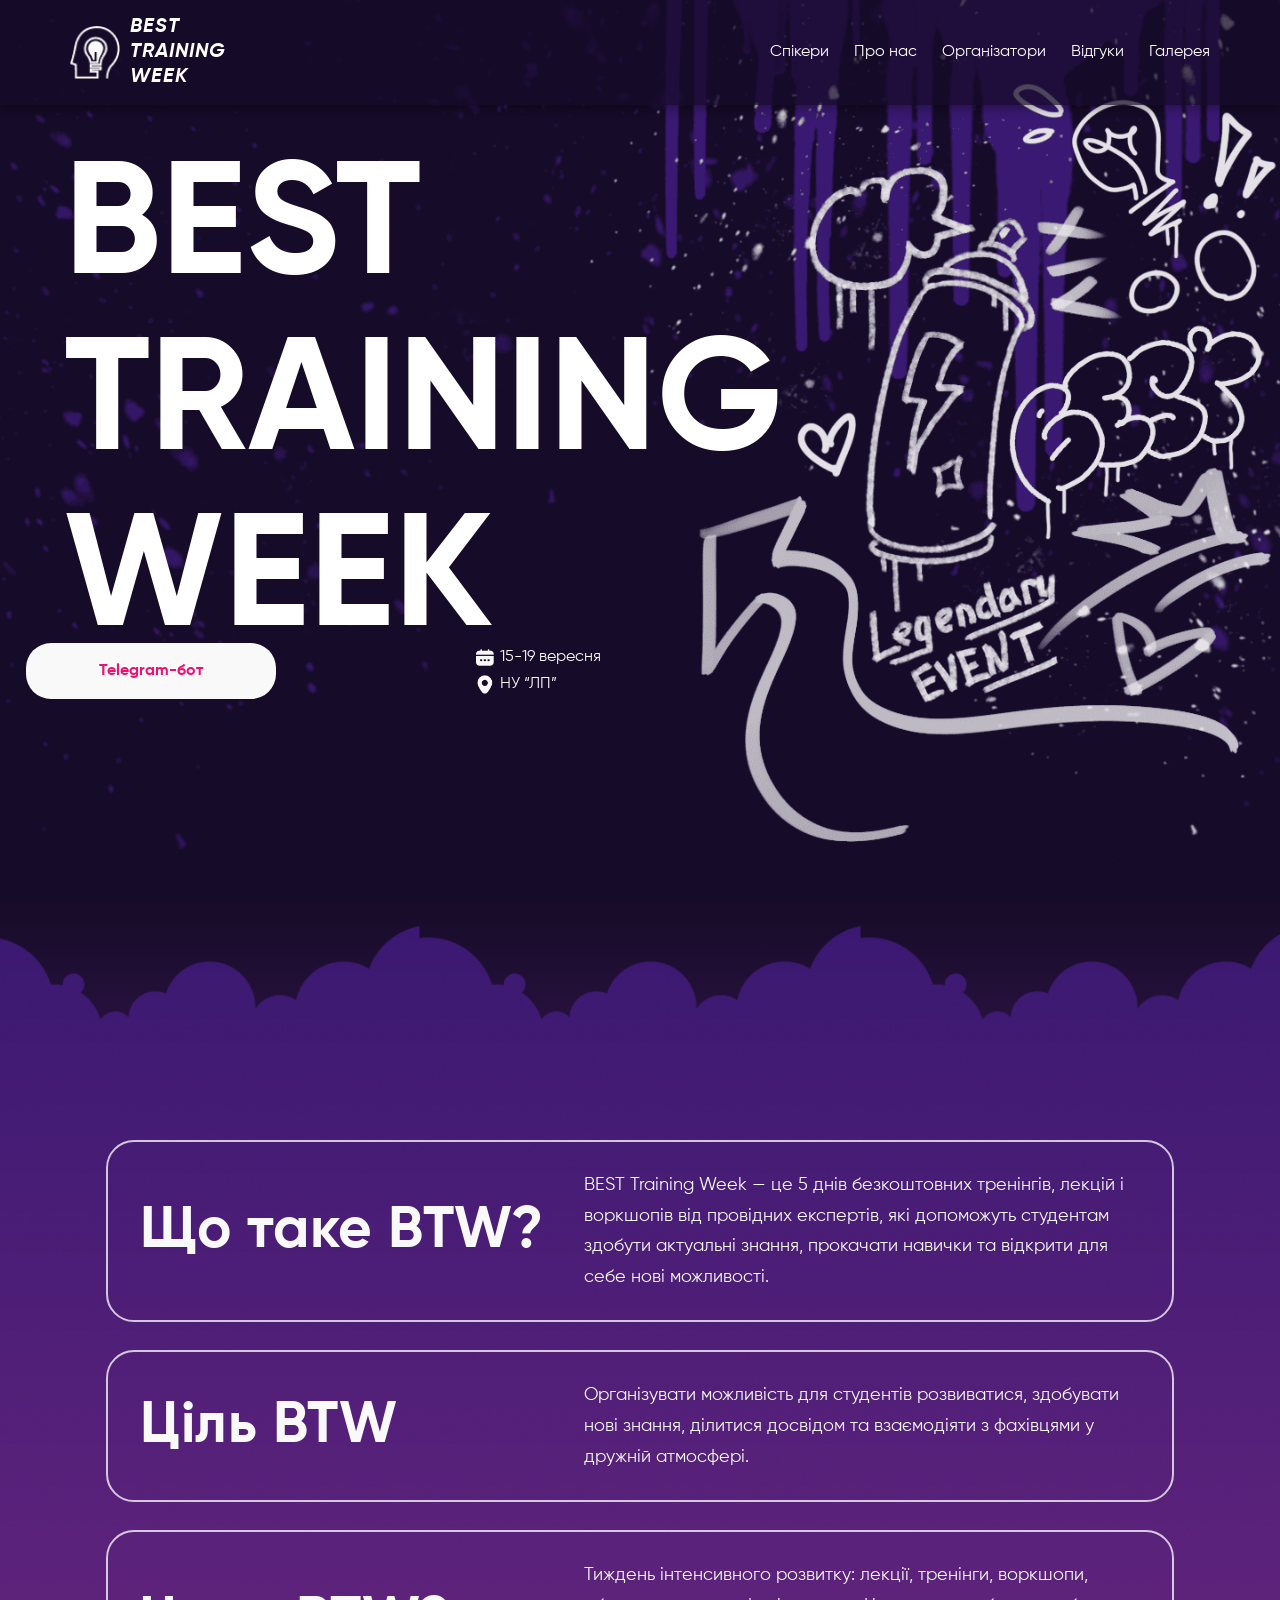
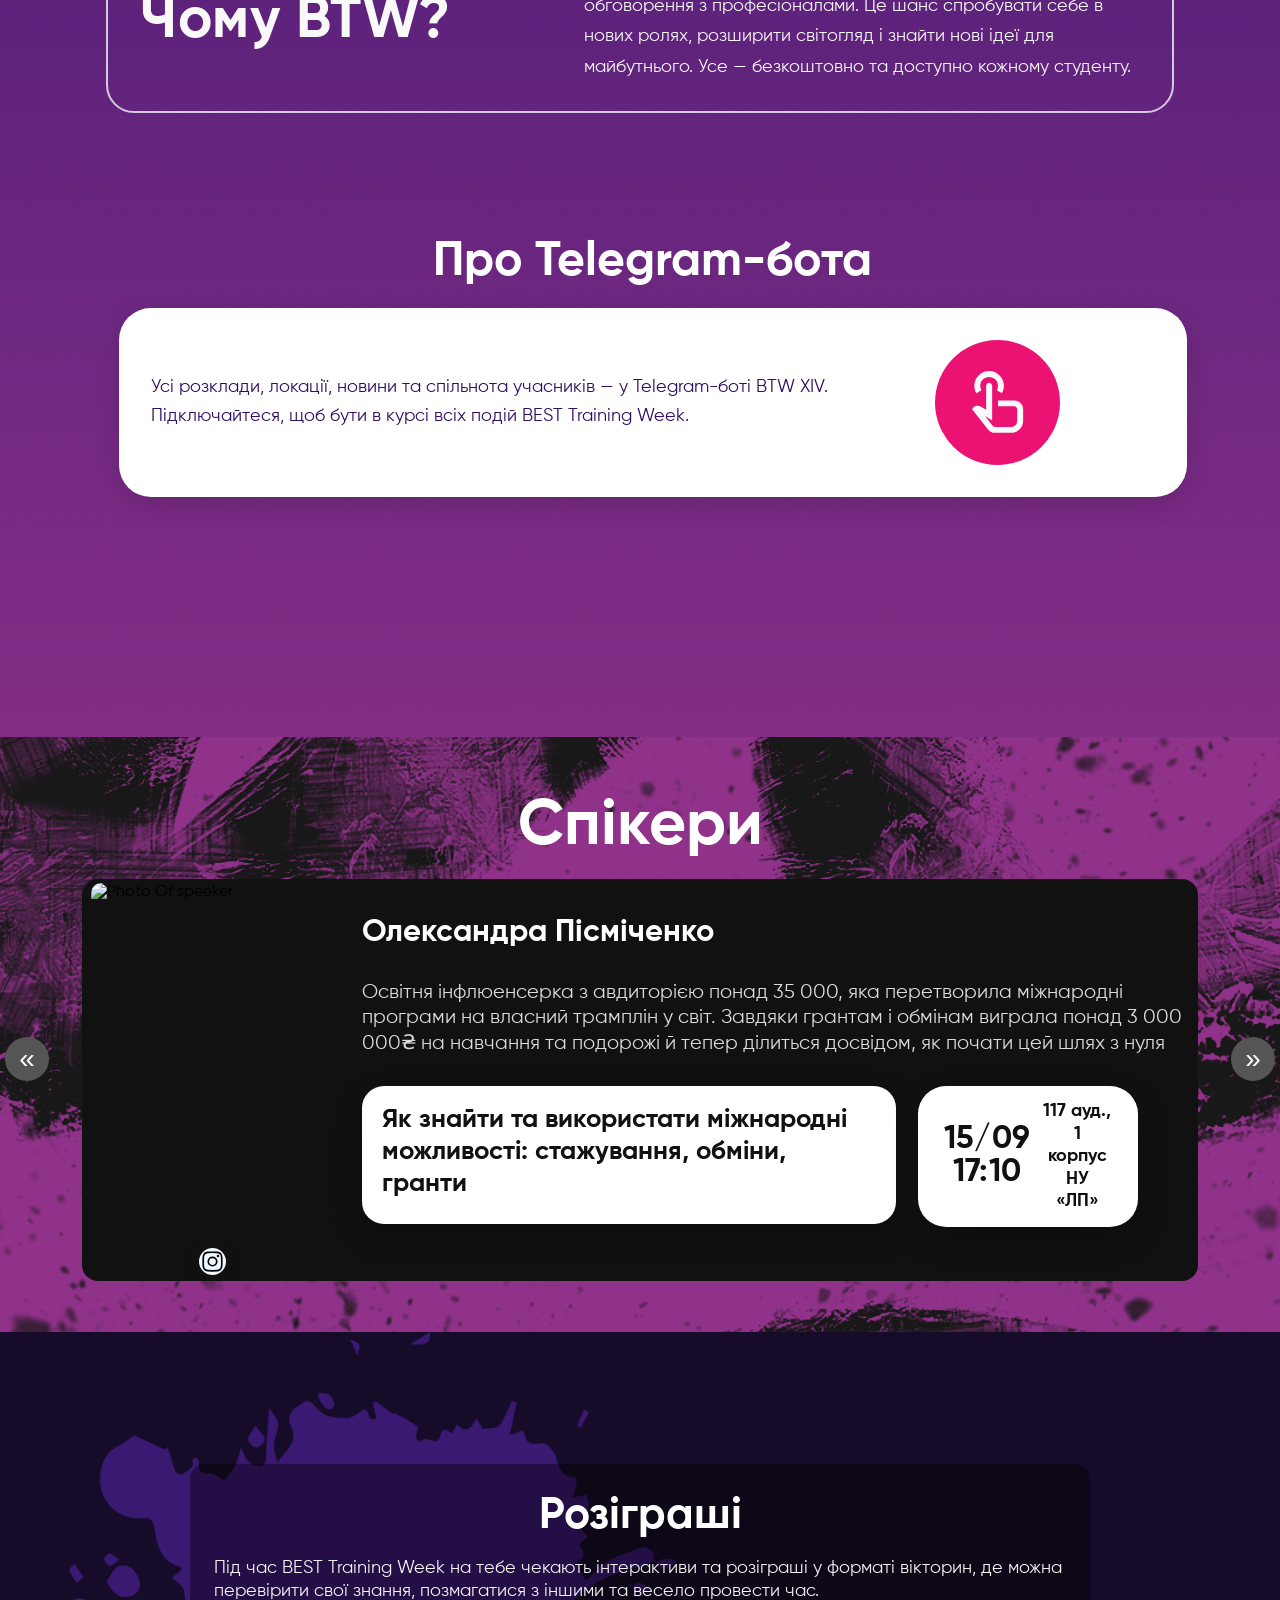
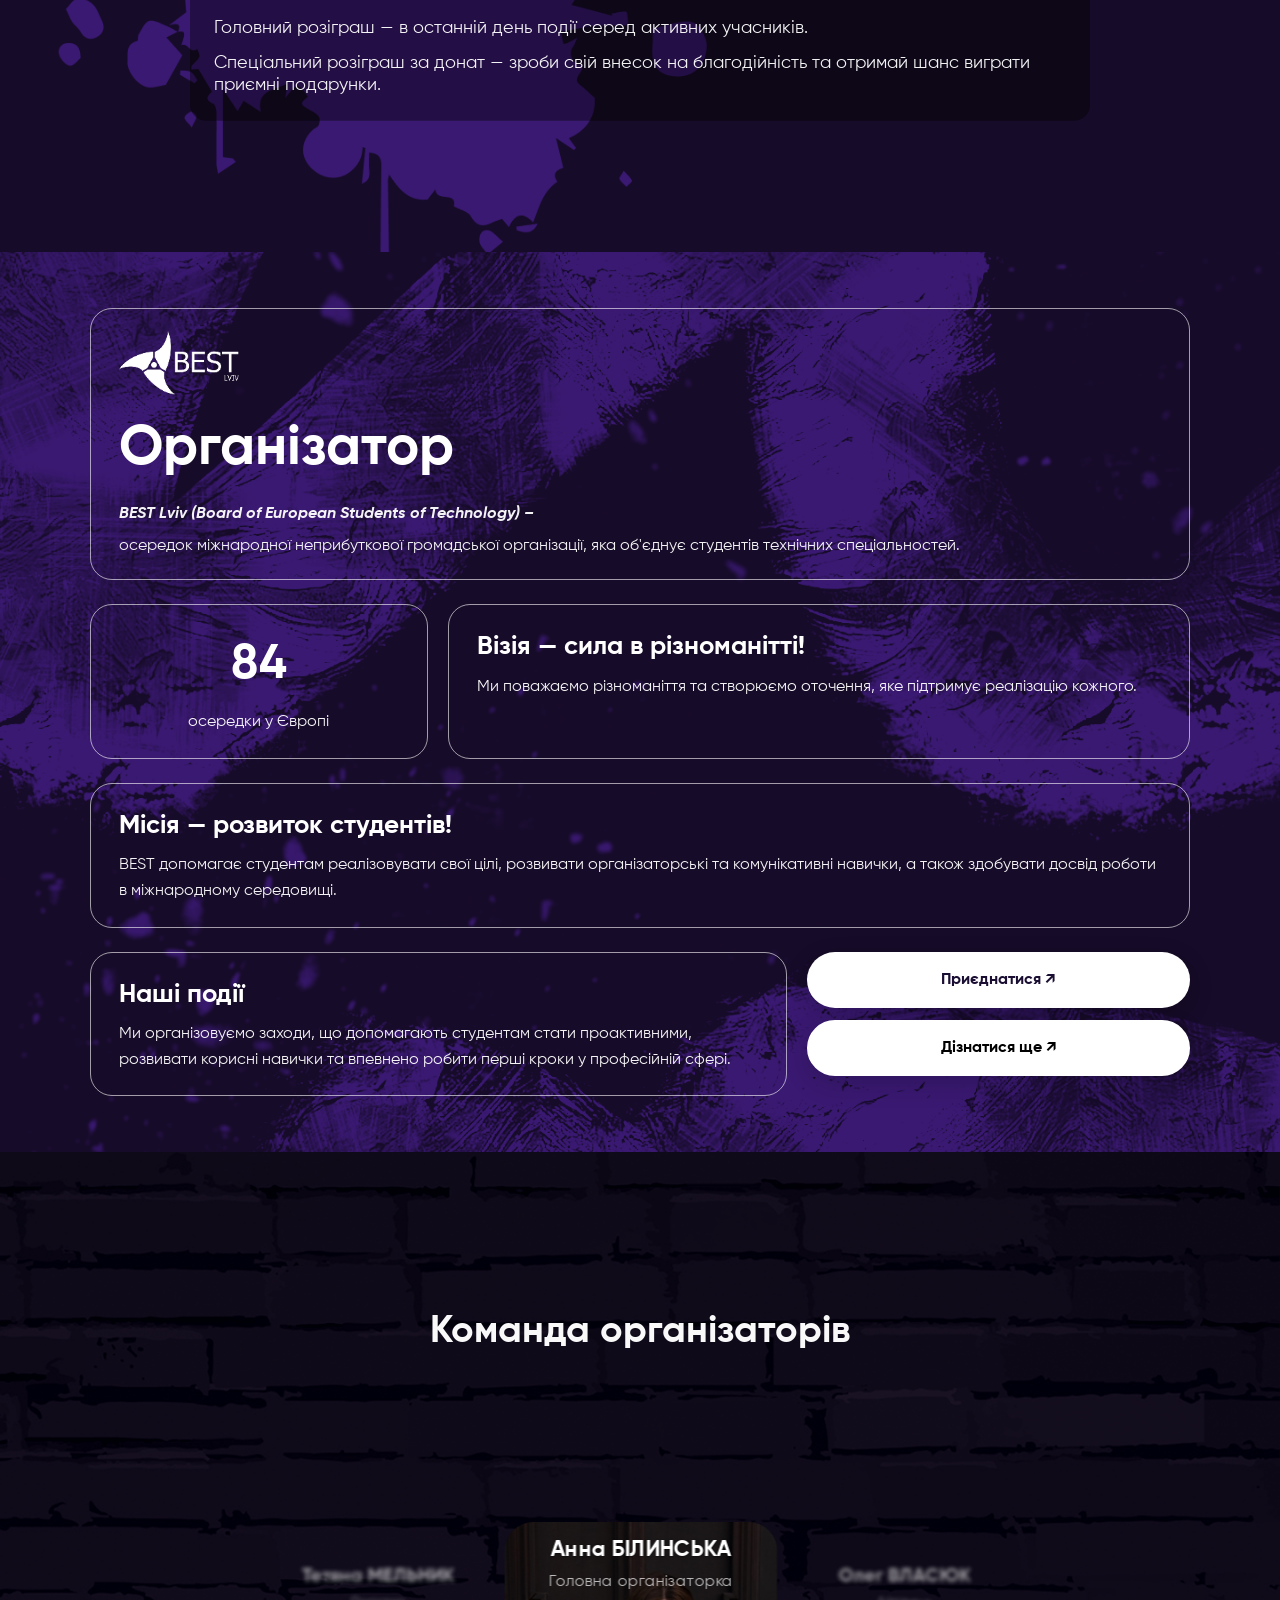
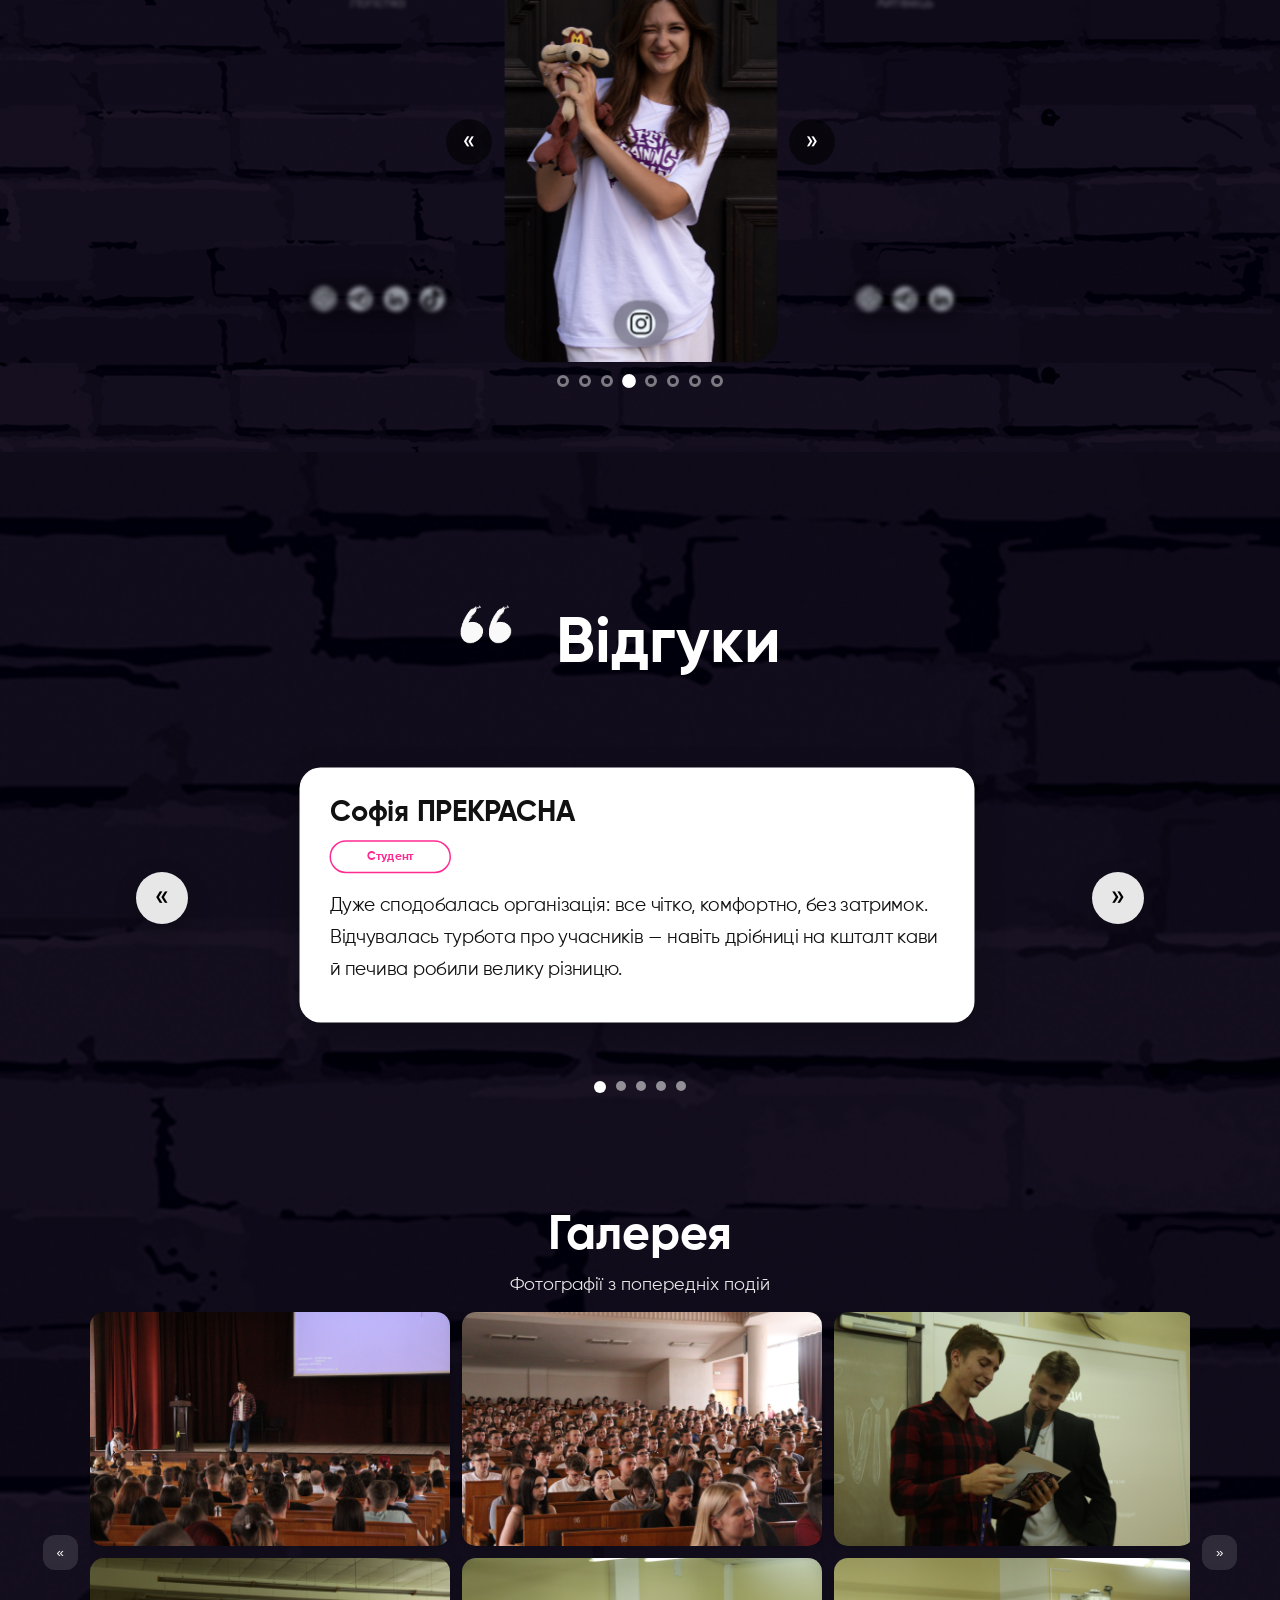
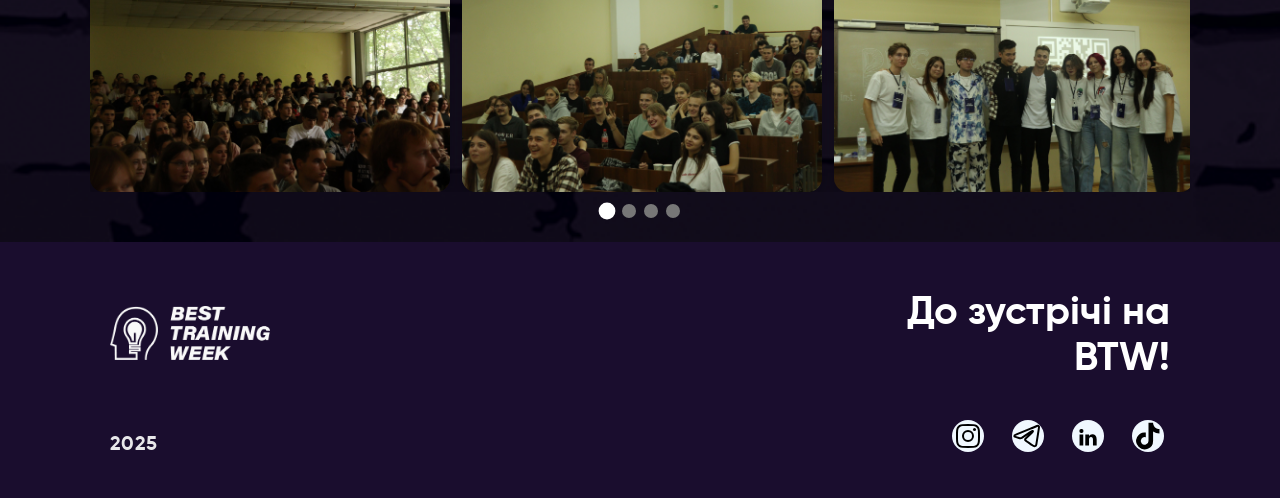
==== commit 6da7f3b5: "v1.4.14" ====
--- a/index.html
+++ b/index.html
@@ -141,7 +141,7 @@
         <!-- SLIDE 1-->
         <div class="slide"> 
           <div class="slide-media">
-            <img src="/resources/Oleksandra_spiker.JPG" loading="lazy" decoding="async" alt="Photo Of speeker">
+            <img src="/resources/spikers/Oleksandra_spiker.JPG" loading="lazy" decoding="async" alt="Photo Of speeker">
          
             <div class="social-icons">
               <a href="https://www.instagram.com/sasha.psm?igsh=MXc3b2I5cjF1ZTlyaA==" target="_blank"><img style="background-color: aliceblue; border-radius: 50%;" src="/resources/instagram.svg" loading="lazy" decoding="async" alt="Instagram"></a>
@@ -168,7 +168,7 @@
         <!-- SLIDE 2-->
         <div class="slide">
           <div class="slide-media">
-            <img src="/resources/2_spiker.JPG"  loading="lazy" decoding="async" alt="Photo Of speeker">  
+            <img src="/resources/spikers/2_spiker.JPG"  loading="lazy" decoding="async" alt="Photo Of speeker">  
         
             <div class="social-icons">
               <a href="https://www.instagram.com/lubimovbro?igsh=cm5keDRlZTh6Z3Fh" target="_blank"><img style="background-color: aliceblue; border-radius: 50%;"  loading="lazy" decoding="async" src="/resources/instagram.svg" alt="Instagram"></a>
@@ -196,7 +196,7 @@
 
         <div class="slide">
           <div class="slide-media">
-            <img src="/resources/Giks_spiker.JPG" loading="lazy" decoding="async" alt="Photo Of speeker"> 
+            <img src="/resources/spikers/Giks_spiker.JPG" loading="lazy" decoding="async" alt="Photo Of speeker"> 
         
             <div class="social-icons">
               <a href="https://www.instagram.com/marketing_heeks?igsh=MWhqMWkybm44enY2Nw==" target="_blank"><img style="background-color: aliceblue; border-radius: 50%;"  src="/resources/instagram.svg" loading="lazy" decoding="async" alt="Instagram"></a>
@@ -222,7 +222,7 @@
         <!-- SLIDE 4-->
         <div class="slide">
           <div class="slide-media">
-            <img src="/resources/4_SPiker.JPG" loading="lazy" decoding="async" alt="Photo Of speeker">
+            <img src="/resources/spikers/4_SPiker.JPG" loading="lazy" decoding="async" alt="Photo Of speeker">
          
             <div class="social-icons">
               <a href="https://www.instagram.com/lesia__kotliar?igsh=MWc5NXRhMWcyZWwwbA==" target="_blank"><img style="background-color: aliceblue; border-radius: 50%;"   loading="lazy" decoding="async" src="/resources/instagram.svg" alt="Instagram"></a>
@@ -248,8 +248,8 @@
  
         <div class="slide">
           <div class="slide special-slide">
-          <div class="slide-media">
-            <img src="/resources/oleksandr_spikers.jpg" loading="lazy" decoding="async" alt="Photo Of speeker"> 
+          <div class="slide-media"> 
+            <img src="/resources/spikers/oleksandr_spikers.jpg" loading="lazy" decoding="async" alt="Photo Of speeker"> 
         
             <div class="social-icons">
               <a href="https://www.instagram.com/notevssskyi?igsh=MTZwdGF3OW00YmRpNA==" target="_blank"><img style="background-color: aliceblue; border-radius: 50%;"  src="/resources/instagram.svg" loading="lazy" decoding="async" alt="Instagram"></a>
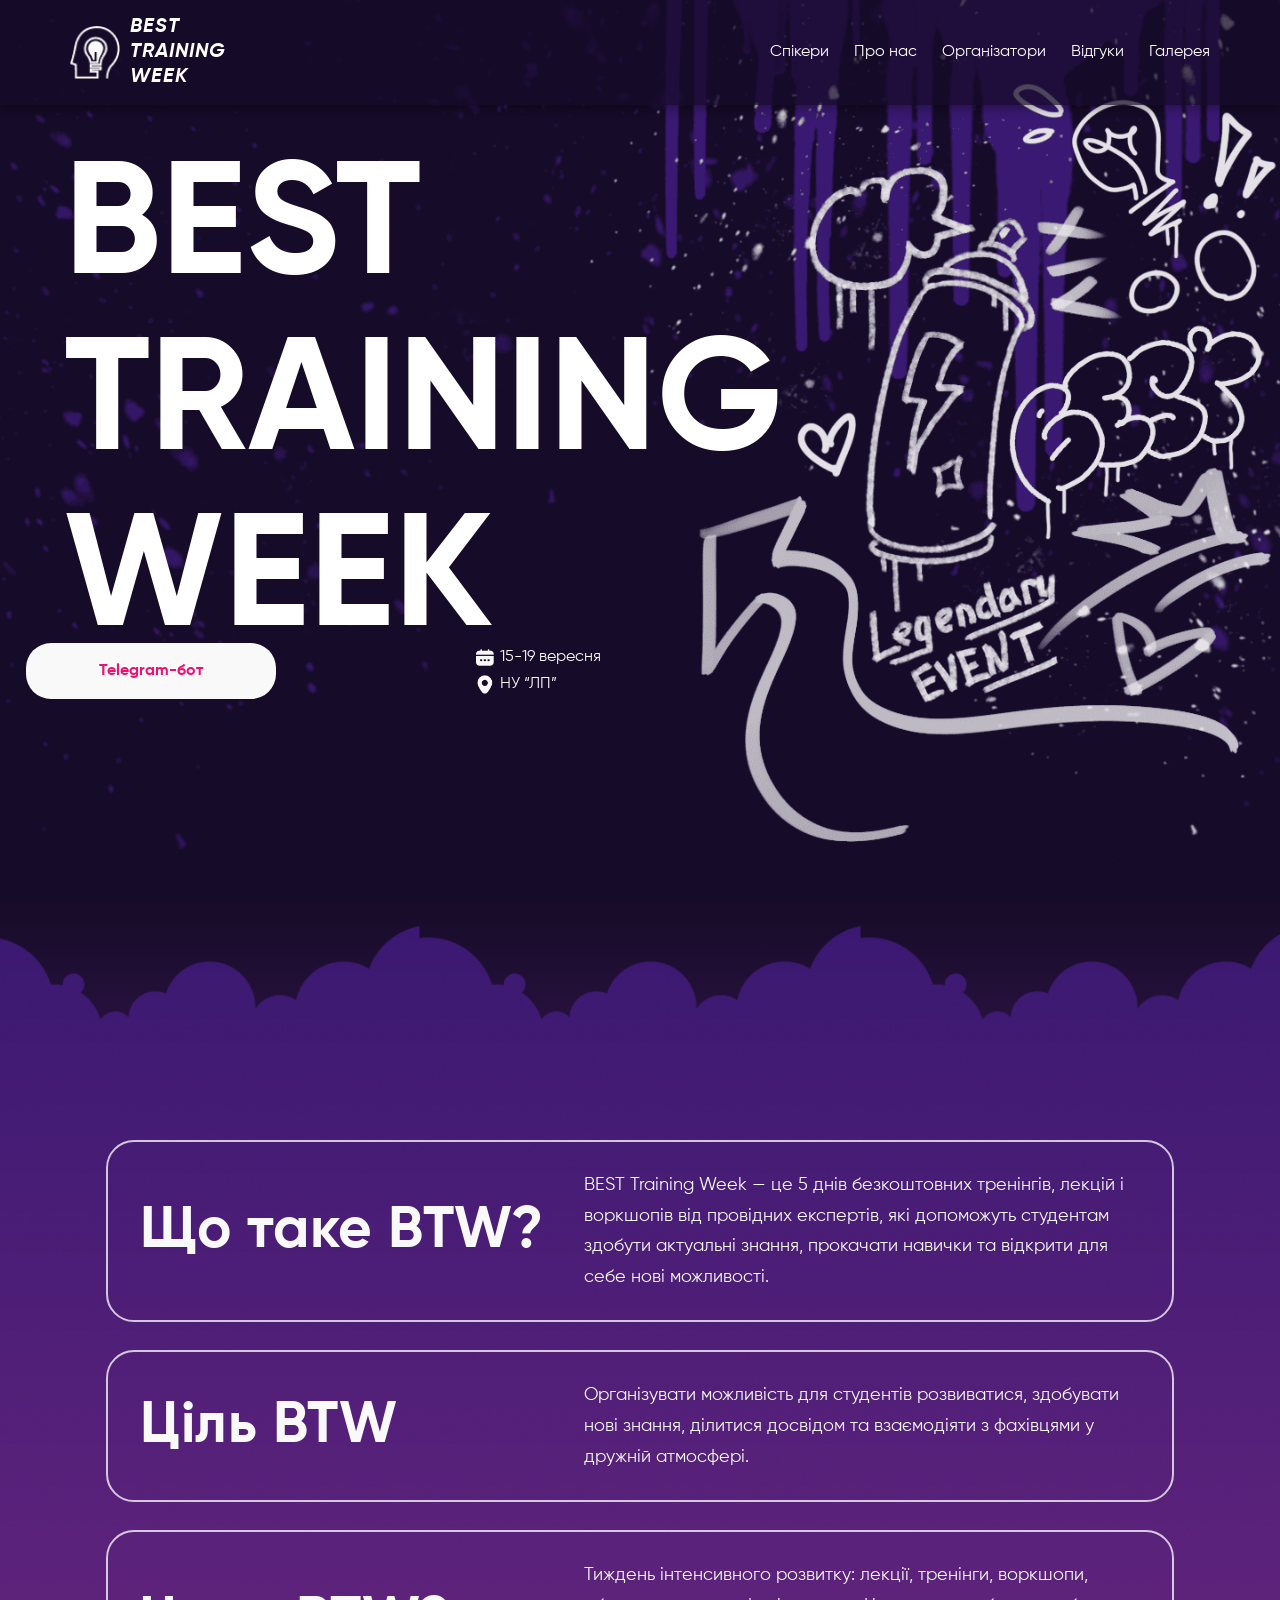
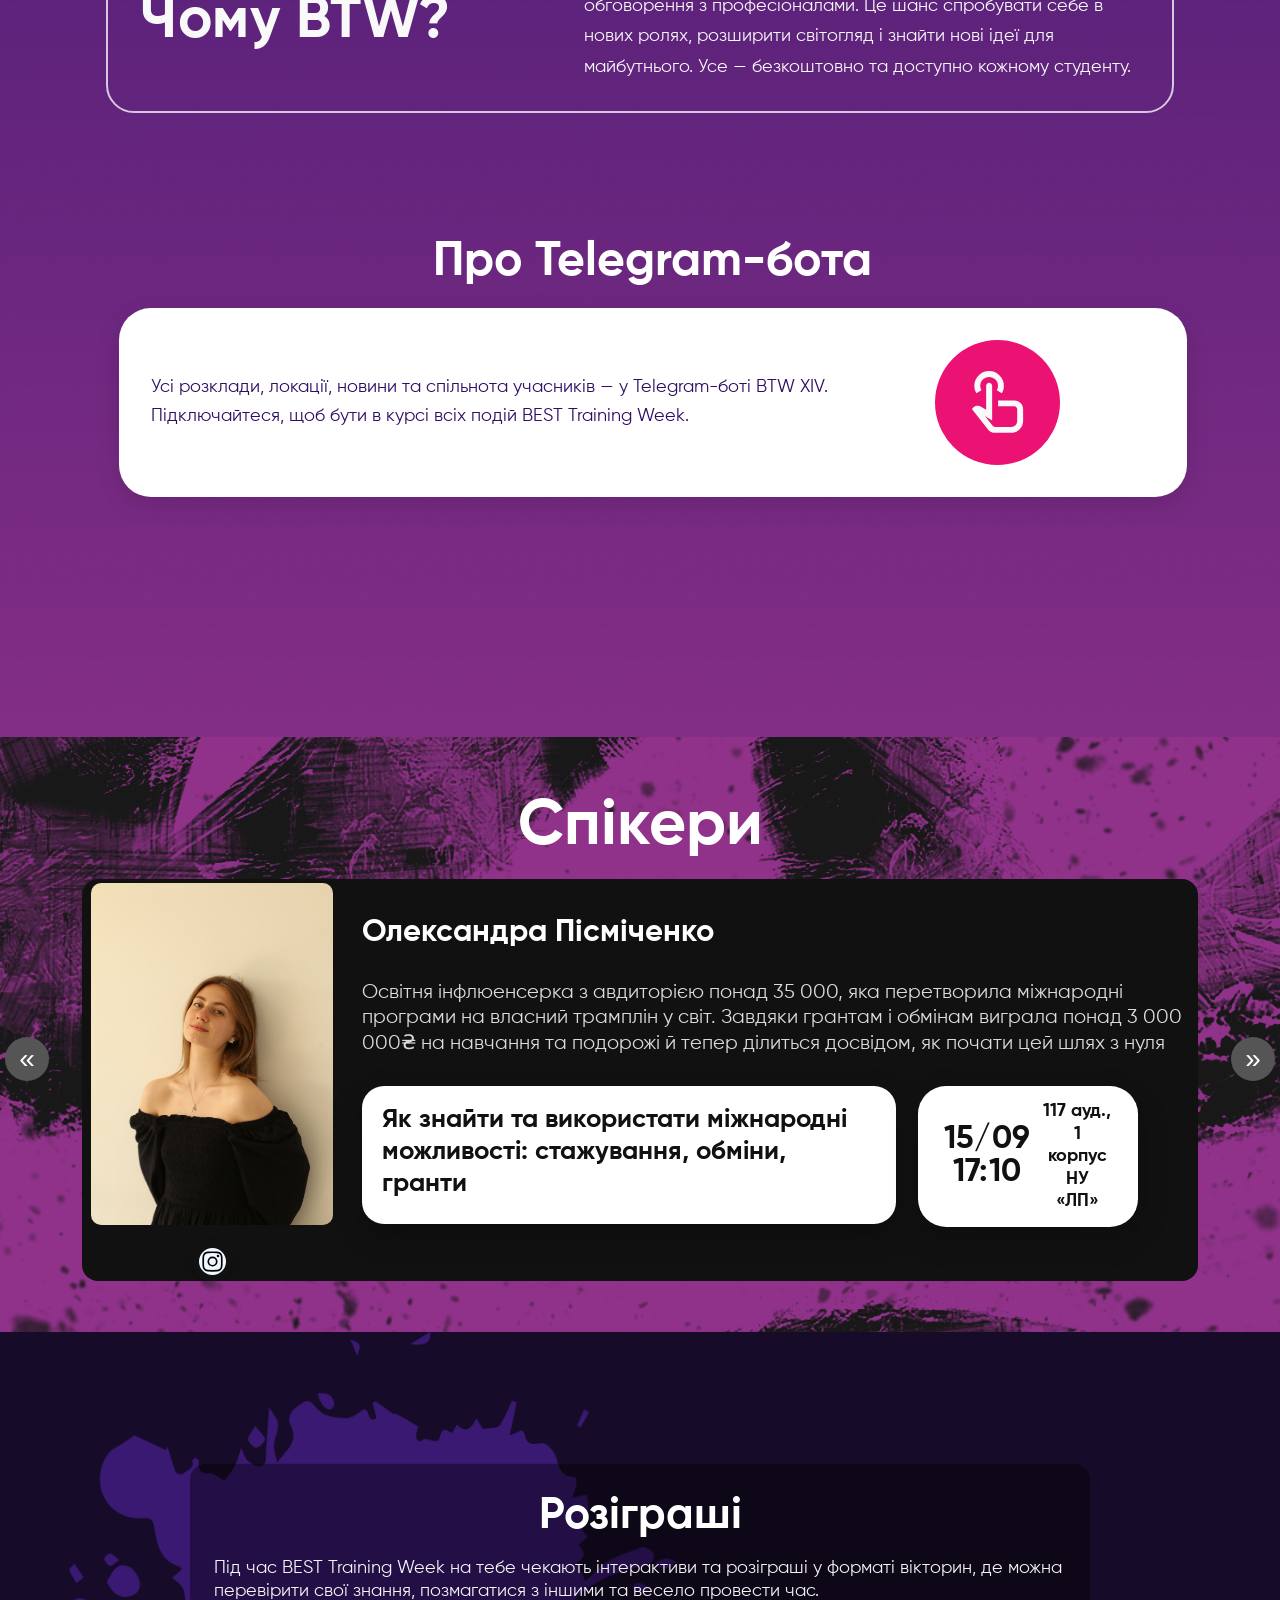
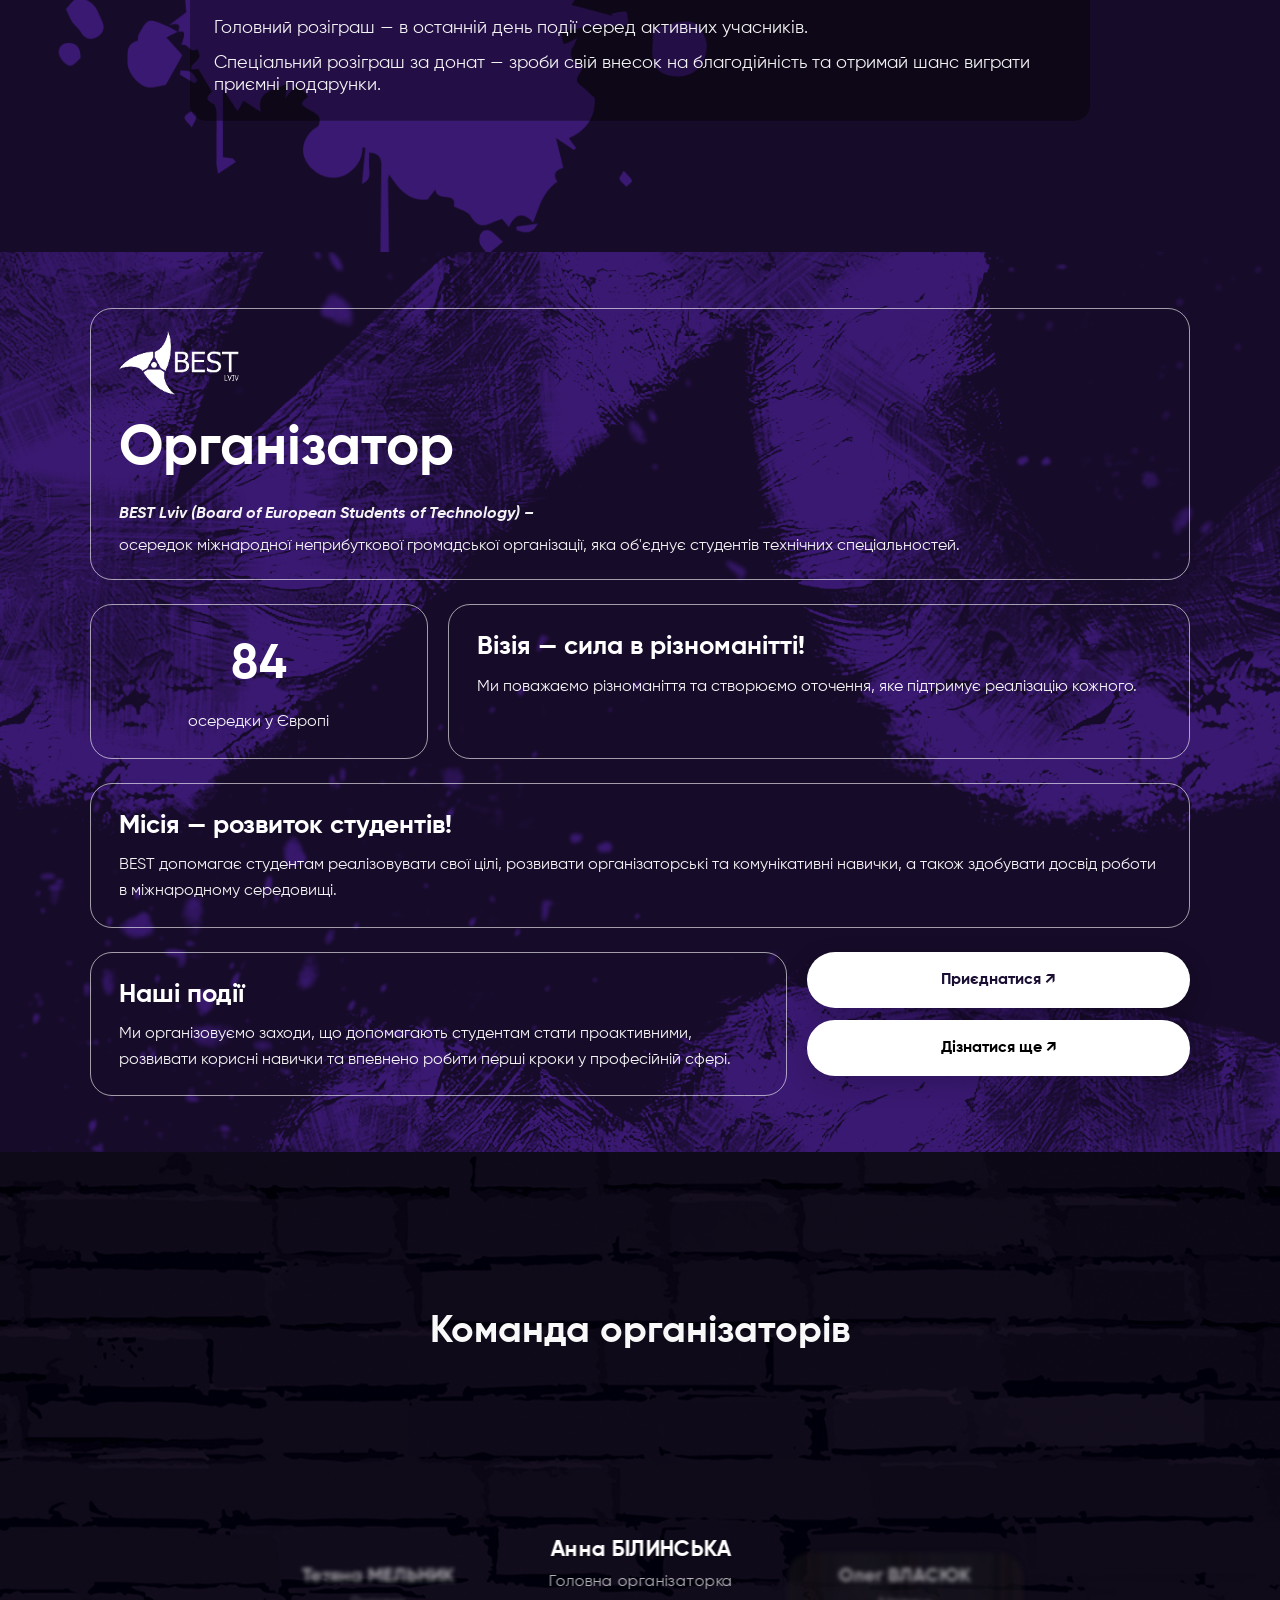
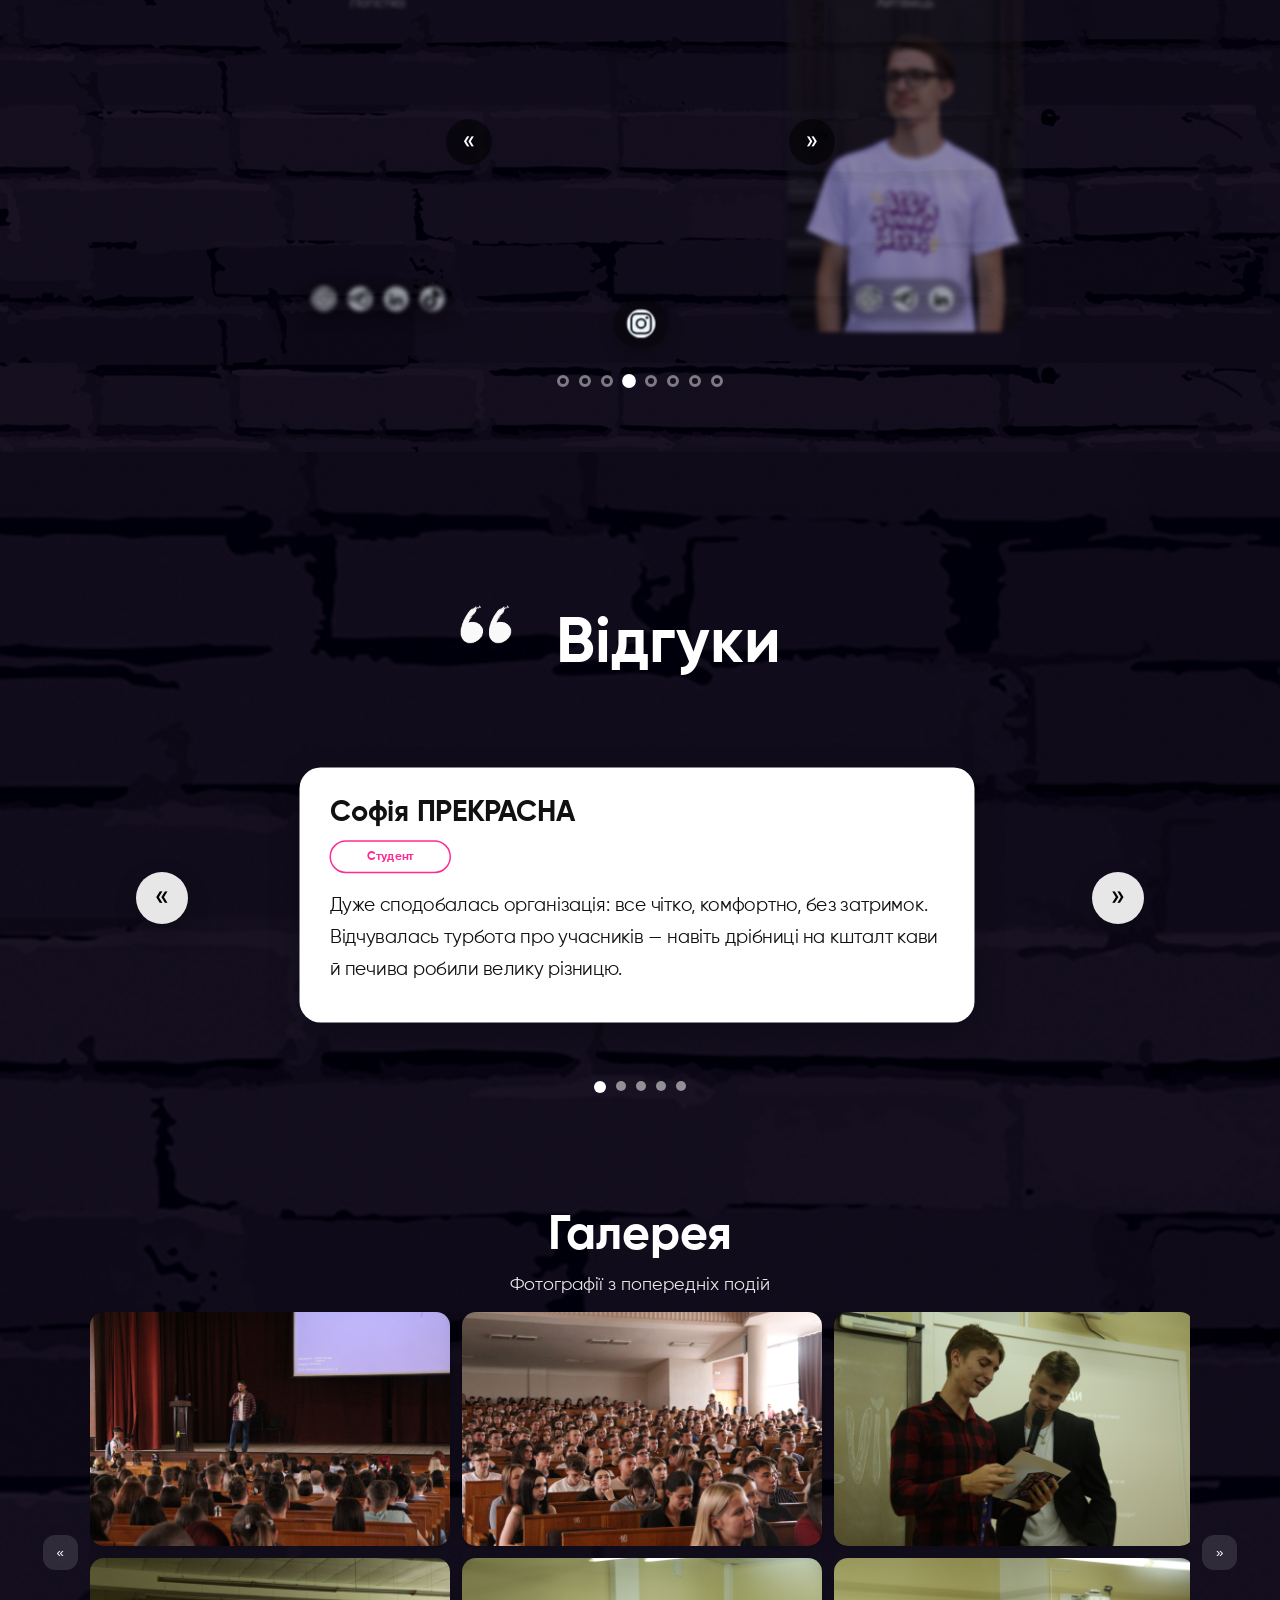
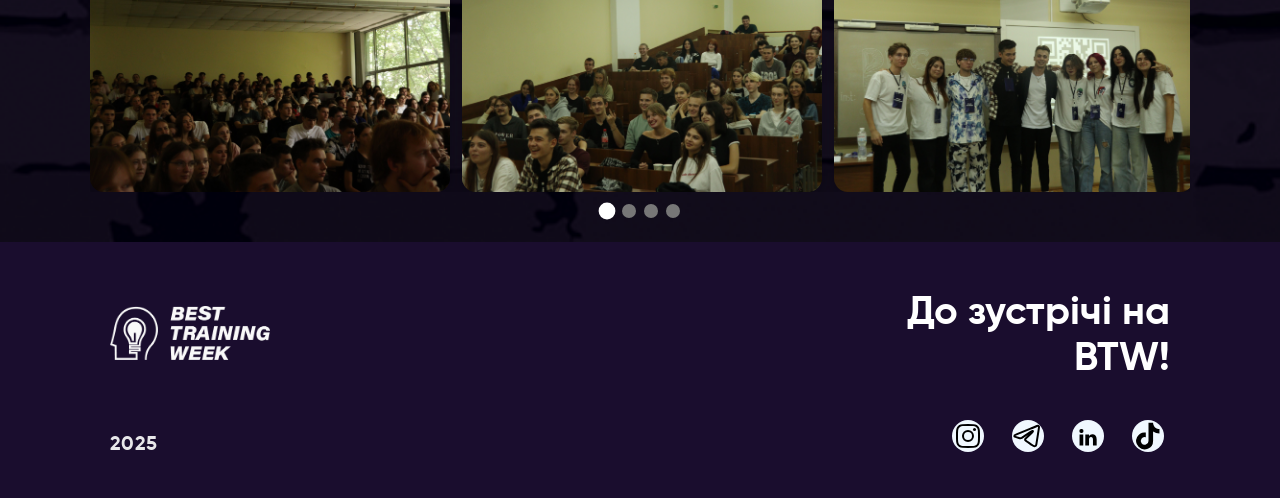
==== commit a5314dbe: "v1.4.14.3" ====
--- a/index.html
+++ b/index.html
@@ -141,7 +141,7 @@
         <!-- SLIDE 1-->
         <div class="slide"> 
           <div class="slide-media">
-            <img src="/resources/spikers/Oleksandra_spiker.JPG" loading="lazy" decoding="async" alt="Photo Of speeker">
+            <img src="/resources/spikers/oleksandraspiker.jpg" loading="lazy" decoding="async" alt="Photo Of speeker">
          
             <div class="social-icons">
               <a href="https://www.instagram.com/sasha.psm?igsh=MXc3b2I5cjF1ZTlyaA==" target="_blank"><img style="background-color: aliceblue; border-radius: 50%;" src="/resources/instagram.svg" loading="lazy" decoding="async" alt="Instagram"></a>
@@ -168,7 +168,7 @@
         <!-- SLIDE 2-->
         <div class="slide">
           <div class="slide-media">
-            <img src="/resources/spikers/2_spiker.JPG"  loading="lazy" decoding="async" alt="Photo Of speeker">  
+            <img src="/resources/spikers/lubimov.jpg"  loading="lazy" decoding="async" alt="Photo Of speeker">  
         
             <div class="social-icons">
               <a href="https://www.instagram.com/lubimovbro?igsh=cm5keDRlZTh6Z3Fh" target="_blank"><img style="background-color: aliceblue; border-radius: 50%;"  loading="lazy" decoding="async" src="/resources/instagram.svg" alt="Instagram"></a>
@@ -196,7 +196,7 @@
 
         <div class="slide">
           <div class="slide-media">
-            <img src="/resources/spikers/Giks_spiker.JPG" loading="lazy" decoding="async" alt="Photo Of speeker"> 
+            <img src="/resources/spikers/giksspiker.jpg" loading="lazy" decoding="async" alt="Photo Of speeker"> 
         
             <div class="social-icons">
               <a href="https://www.instagram.com/marketing_heeks?igsh=MWhqMWkybm44enY2Nw==" target="_blank"><img style="background-color: aliceblue; border-radius: 50%;"  src="/resources/instagram.svg" loading="lazy" decoding="async" alt="Instagram"></a>
@@ -222,7 +222,7 @@
         <!-- SLIDE 4-->
         <div class="slide">
           <div class="slide-media">
-            <img src="/resources/spikers/4_SPiker.JPG" loading="lazy" decoding="async" alt="Photo Of speeker">
+            <img src="/resources/spikers/lesya.jpg" loading="lazy" alt="Photo Of speeker">
          
             <div class="social-icons">
               <a href="https://www.instagram.com/lesia__kotliar?igsh=MWc5NXRhMWcyZWwwbA==" target="_blank"><img style="background-color: aliceblue; border-radius: 50%;"   loading="lazy" decoding="async" src="/resources/instagram.svg" alt="Instagram"></a>
@@ -476,6 +476,7 @@
             </div>
               <div class="socials">
                 <a href=" https://instagram.com/ravenspelll/"><img src="/resources/instagram.svg" loading="lazy" decoding="async" alt="Instagram"></a>
+                <a href="https://t.me/Ravenspell"><img src="/resources/telegram 1.svg" loading="lazy" decoding="async" alt="Telegram"></a>
                 <a href="https://www.linkedin.com/in/%D0%BE%D0%BB%D0%B5%D0%BA%D1%81%D0%B0%D0%BD%D0%B4%D1%80-%D1%81%D0%BE%D0%B1%D0%BE%D0%BB%D1%8C-655463378/"><img src="/resources/linkedin.svg" loading="lazy" decoding="async" alt="Linkedin"></a>
               </div>
           </div>
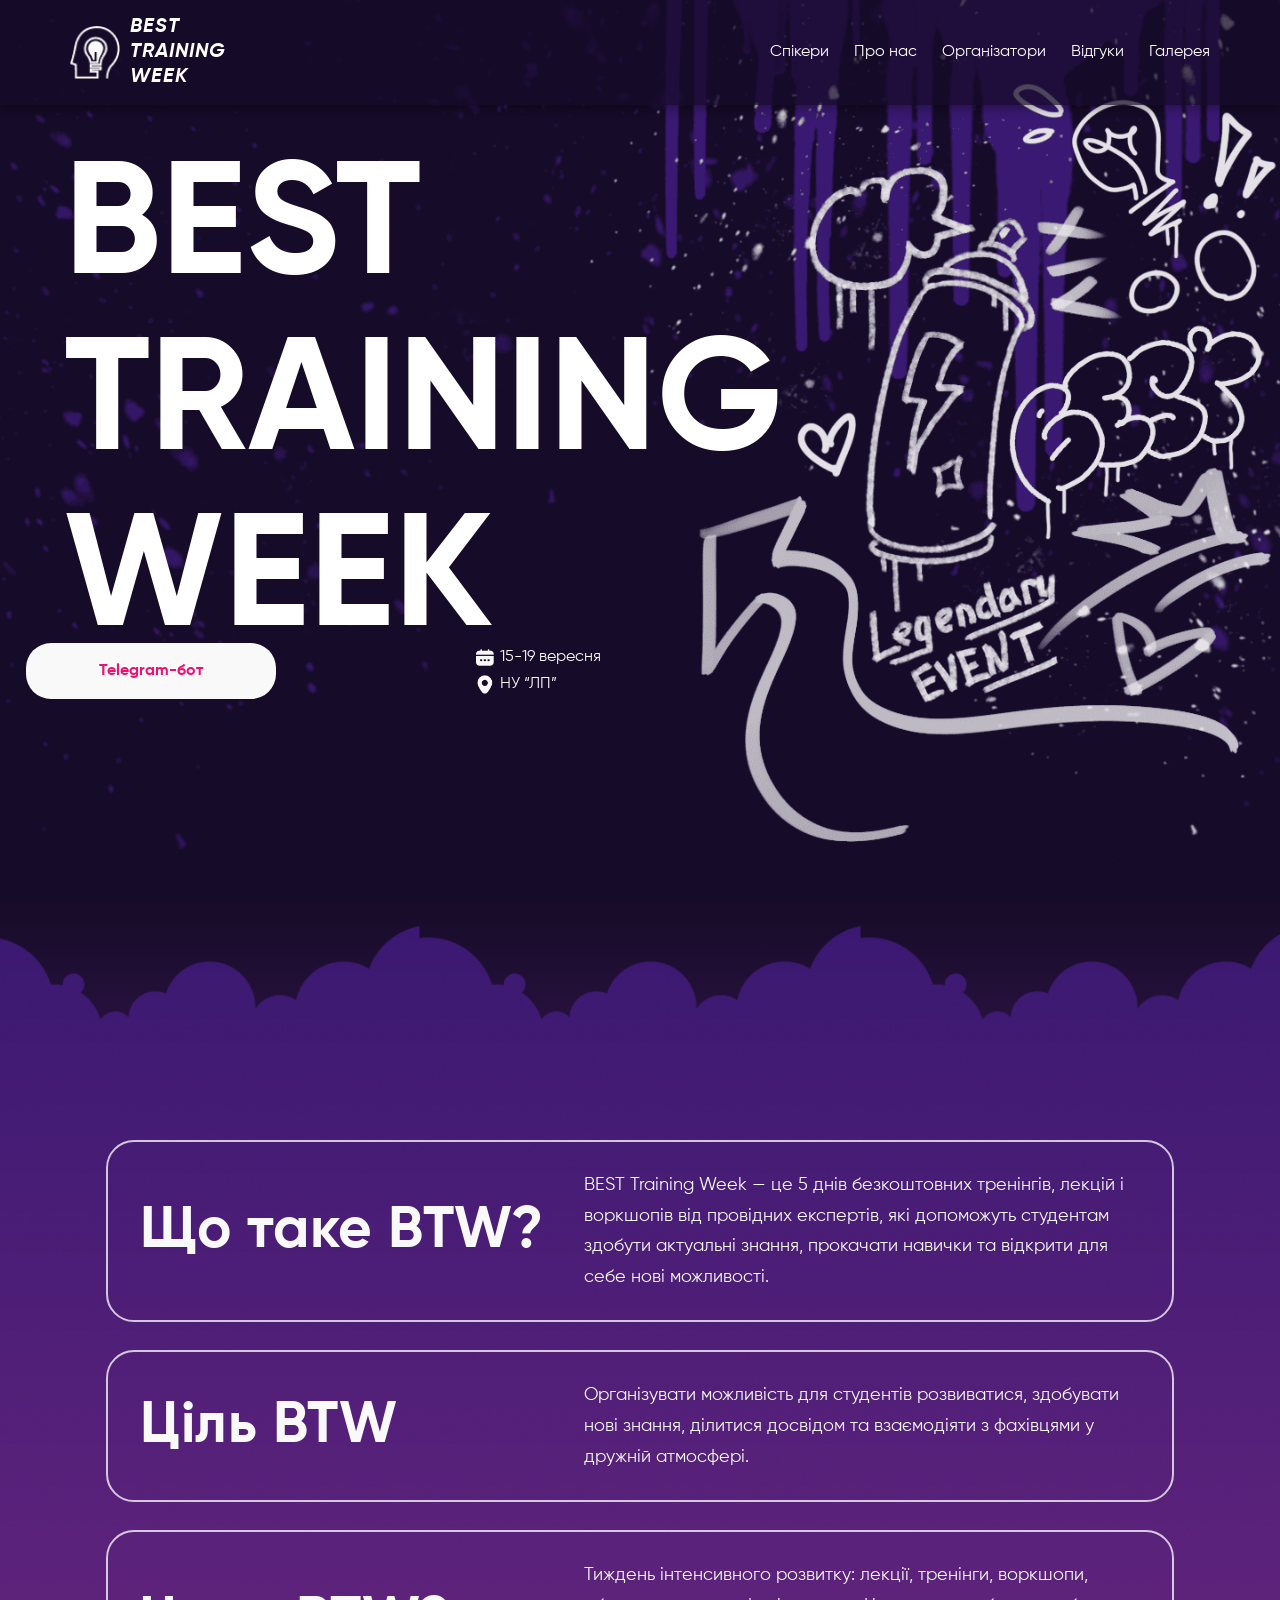
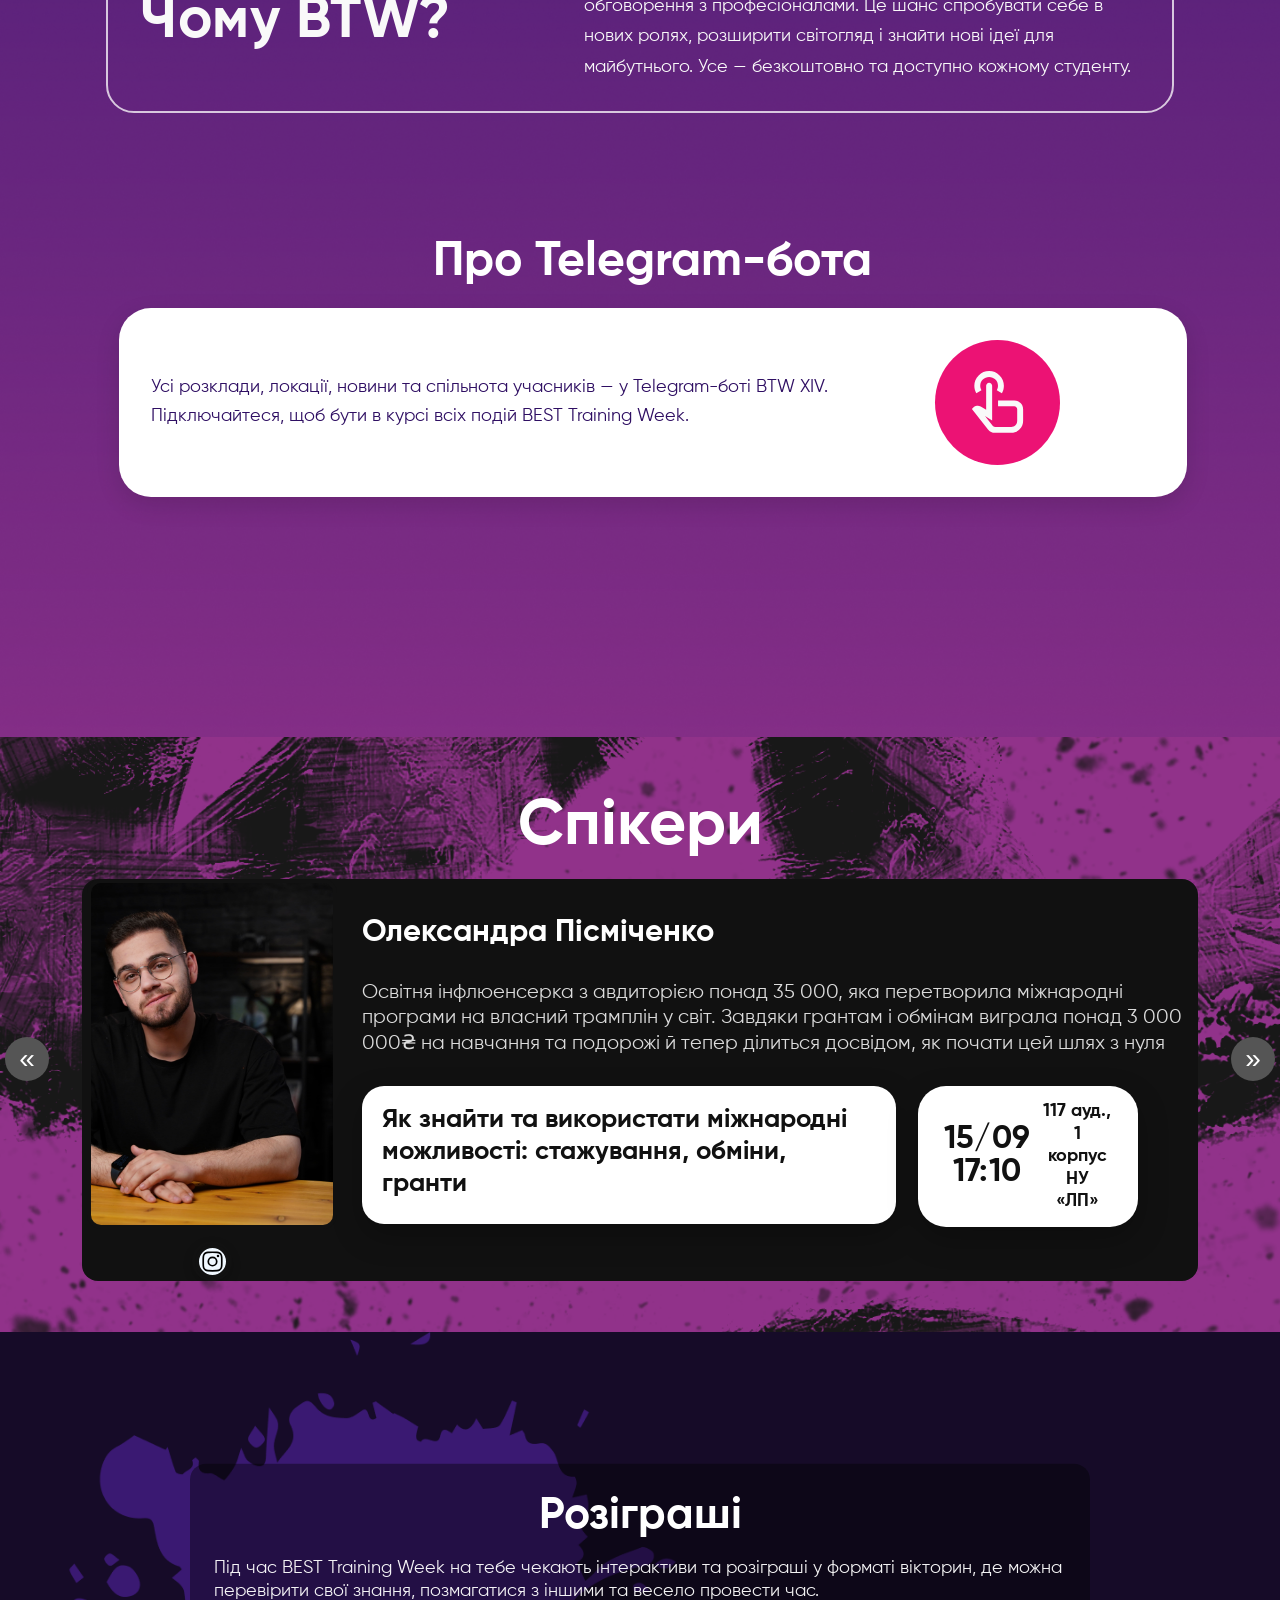
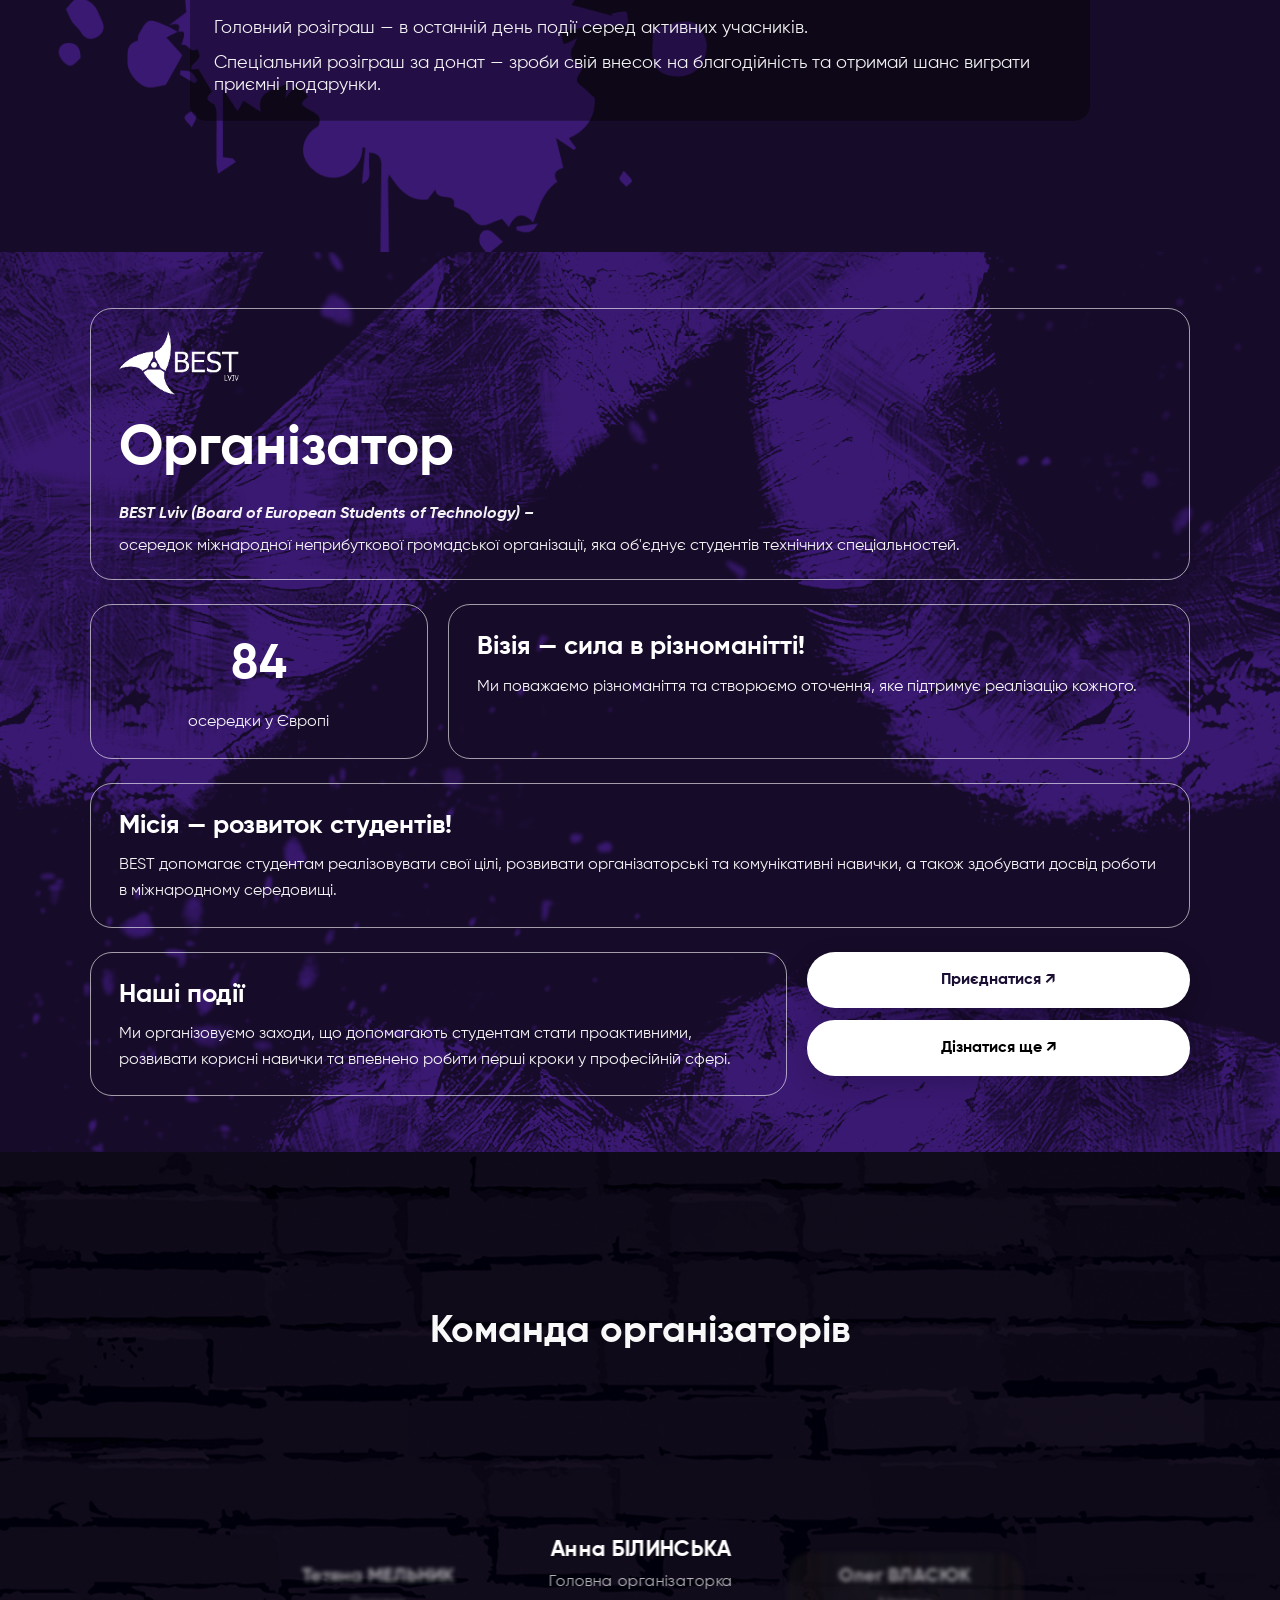
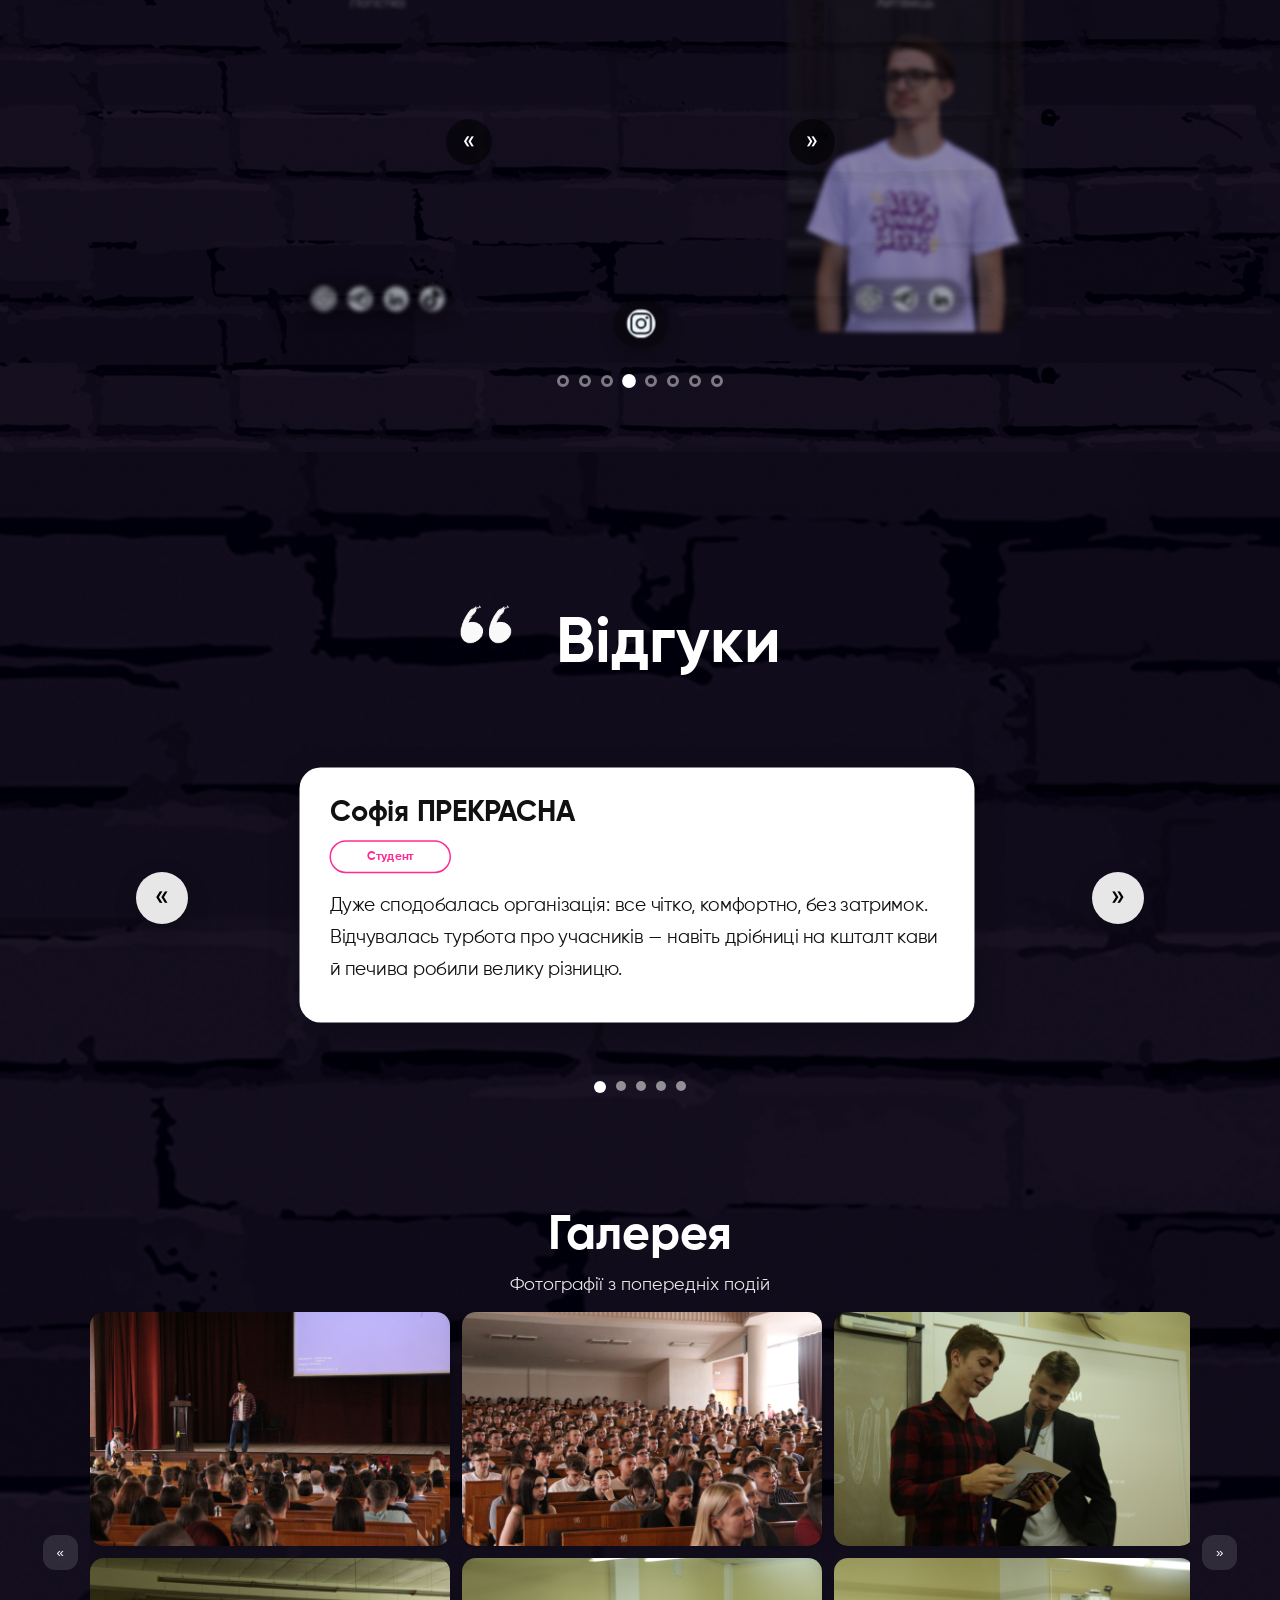
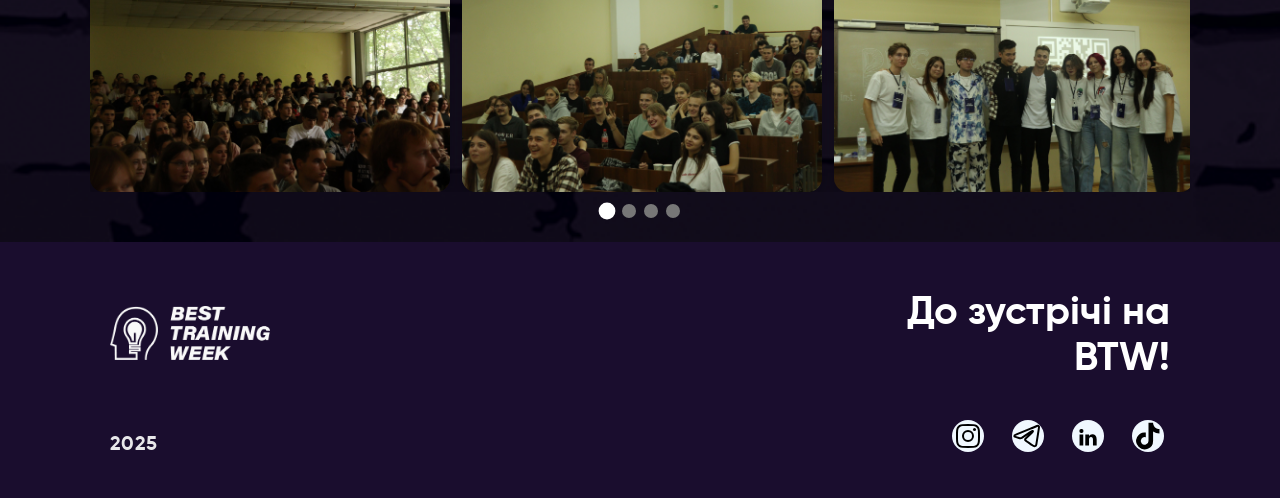
==== commit 31877aab: "v1.4.14.3. Test Commit with photo" ====
--- a/index.html
+++ b/index.html
@@ -141,7 +141,7 @@
         <!-- SLIDE 1-->
         <div class="slide"> 
           <div class="slide-media">
-            <img src="/resources/spikers/oleksandraspiker.jpg" loading="lazy" decoding="async" alt="Photo Of speeker">
+            <img src="/resources/spikers/oleksandr_spikers.jpg" loading="lazy" decoding="async" alt="Photo Of speeker">
          
             <div class="social-icons">
               <a href="https://www.instagram.com/sasha.psm?igsh=MXc3b2I5cjF1ZTlyaA==" target="_blank"><img style="background-color: aliceblue; border-radius: 50%;" src="/resources/instagram.svg" loading="lazy" decoding="async" alt="Instagram"></a>
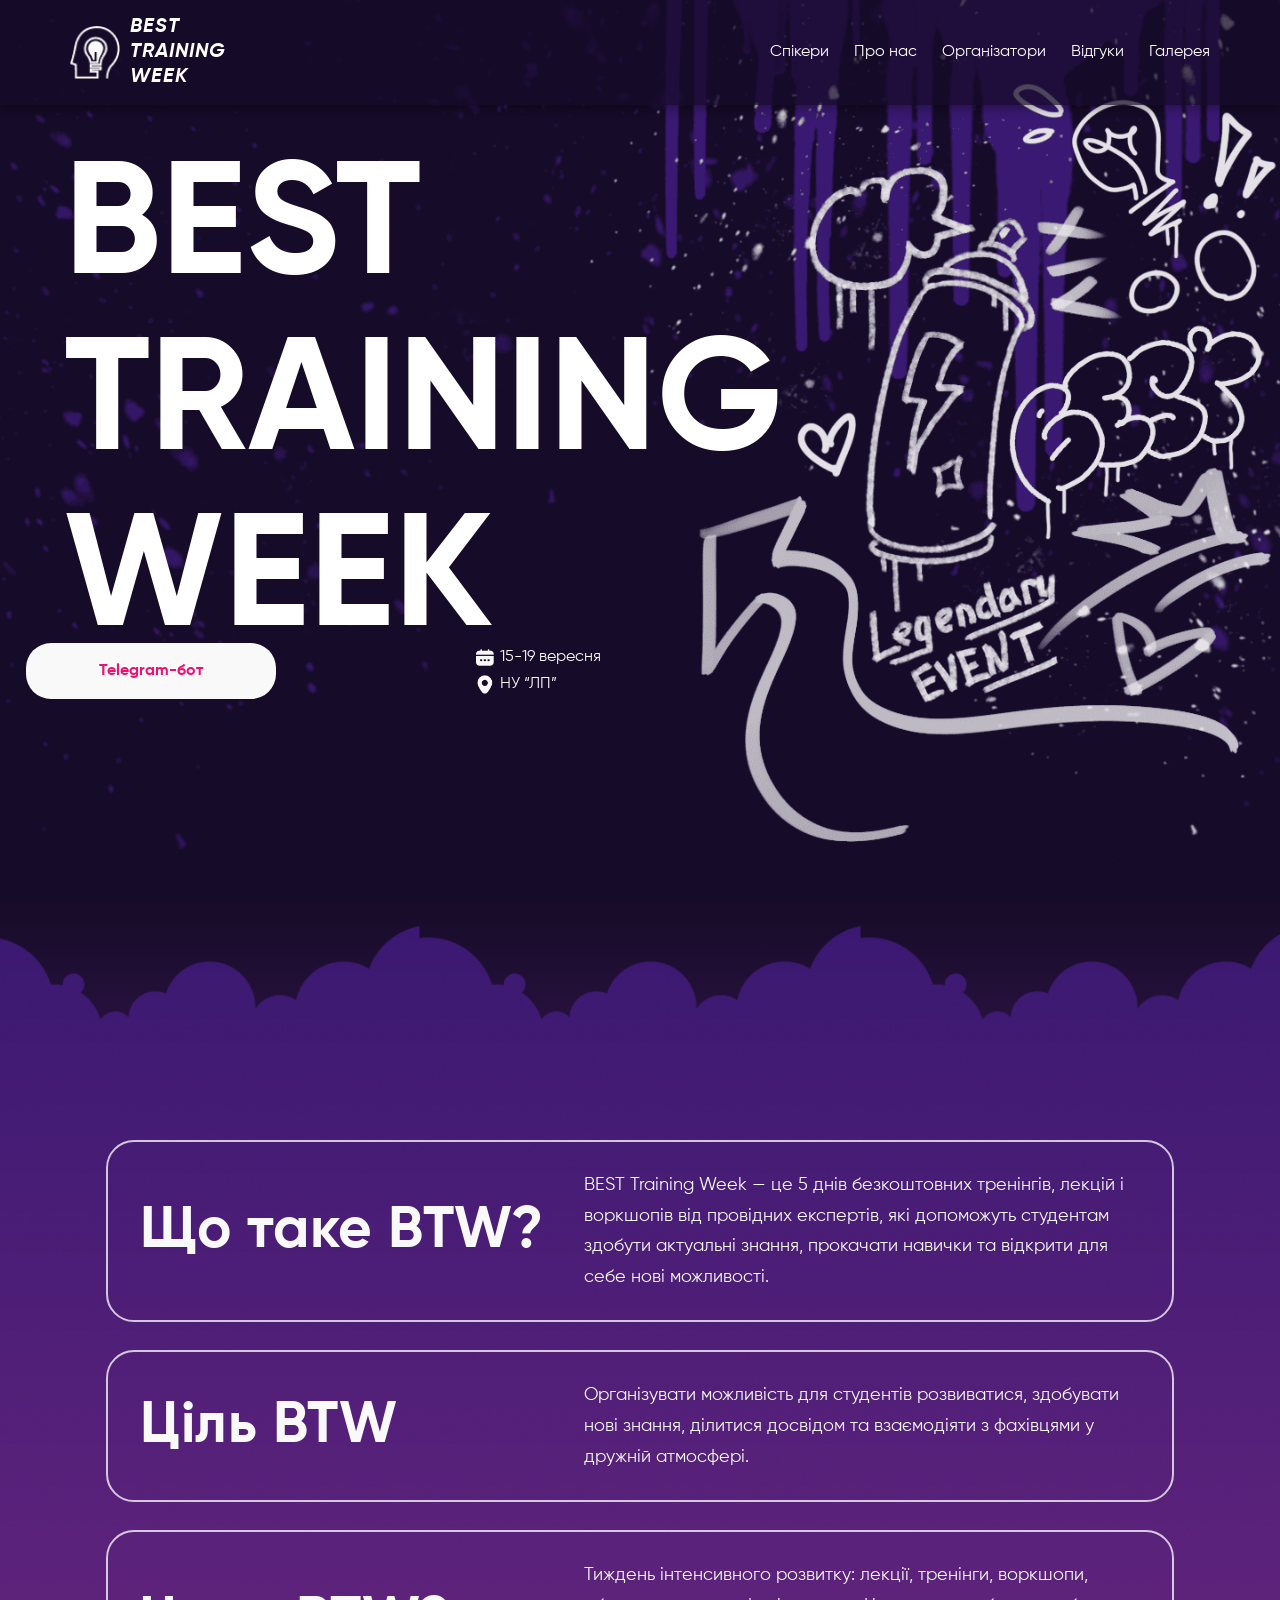
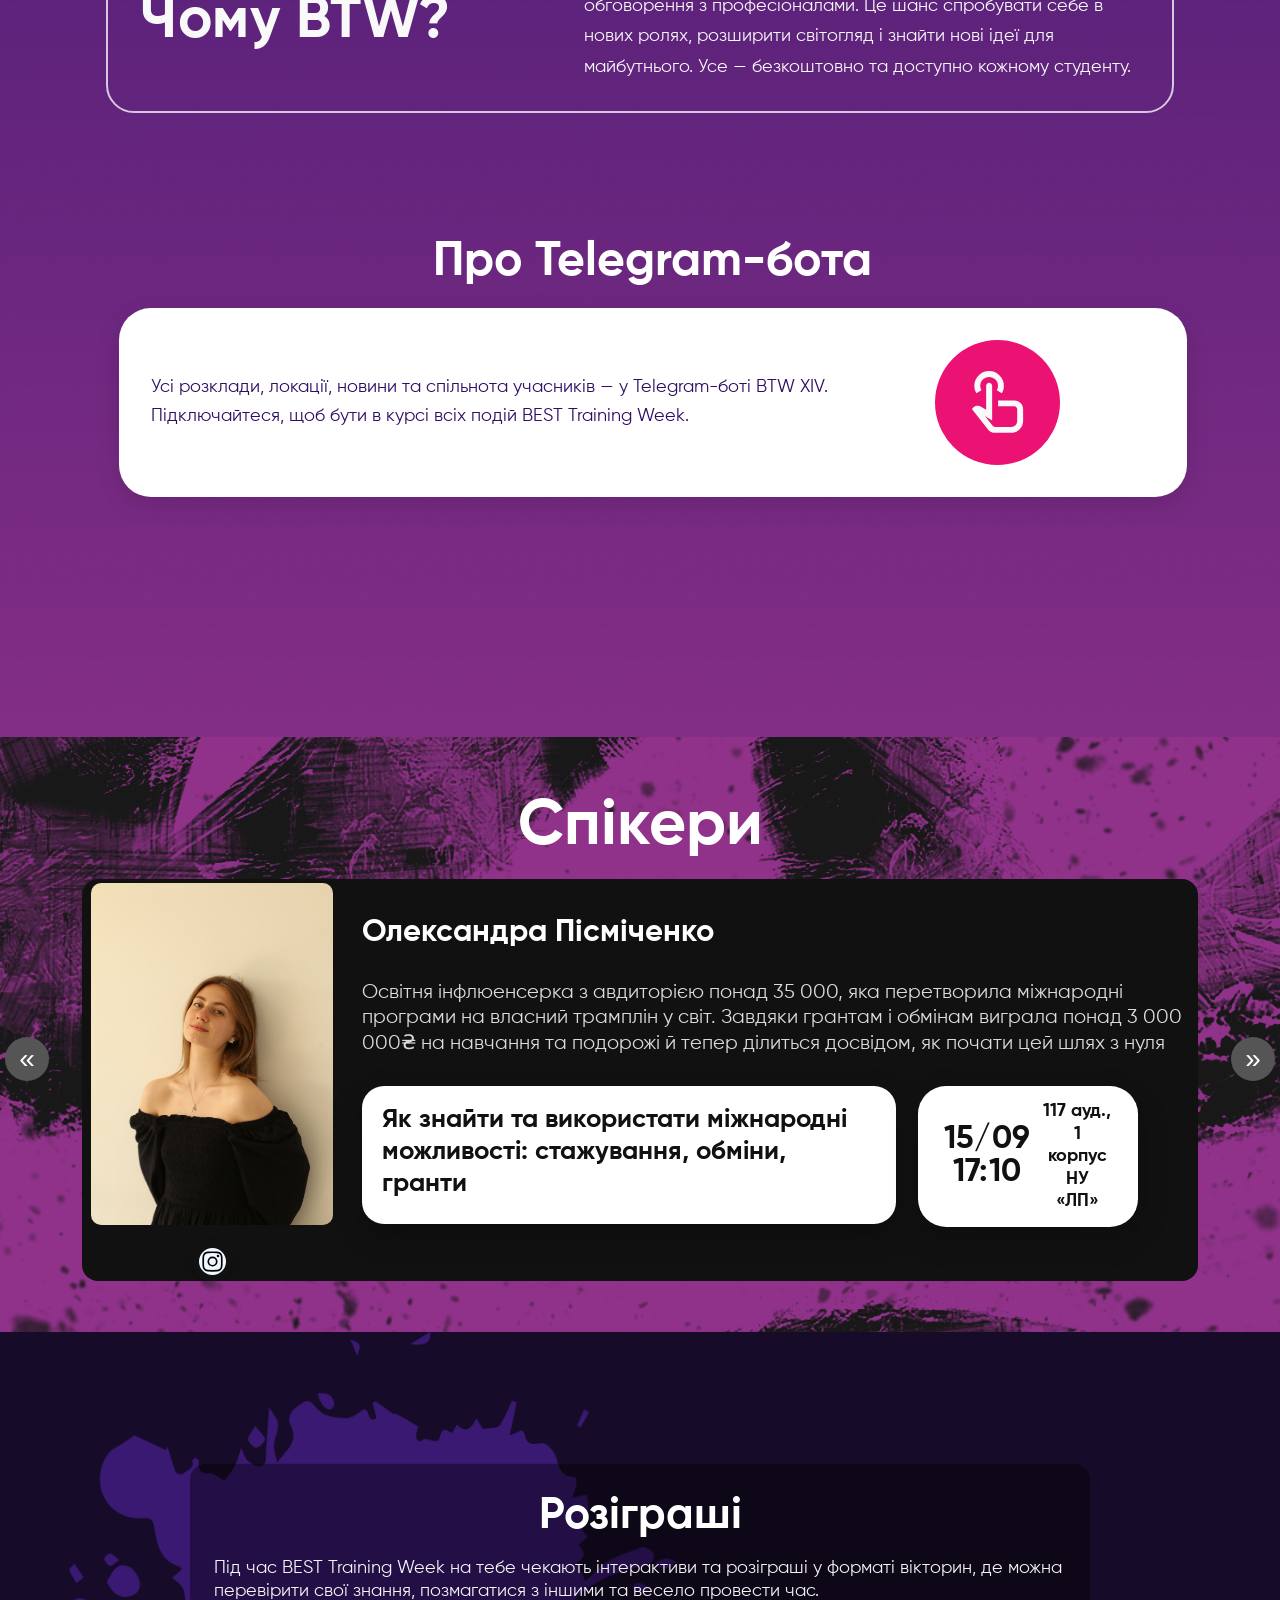
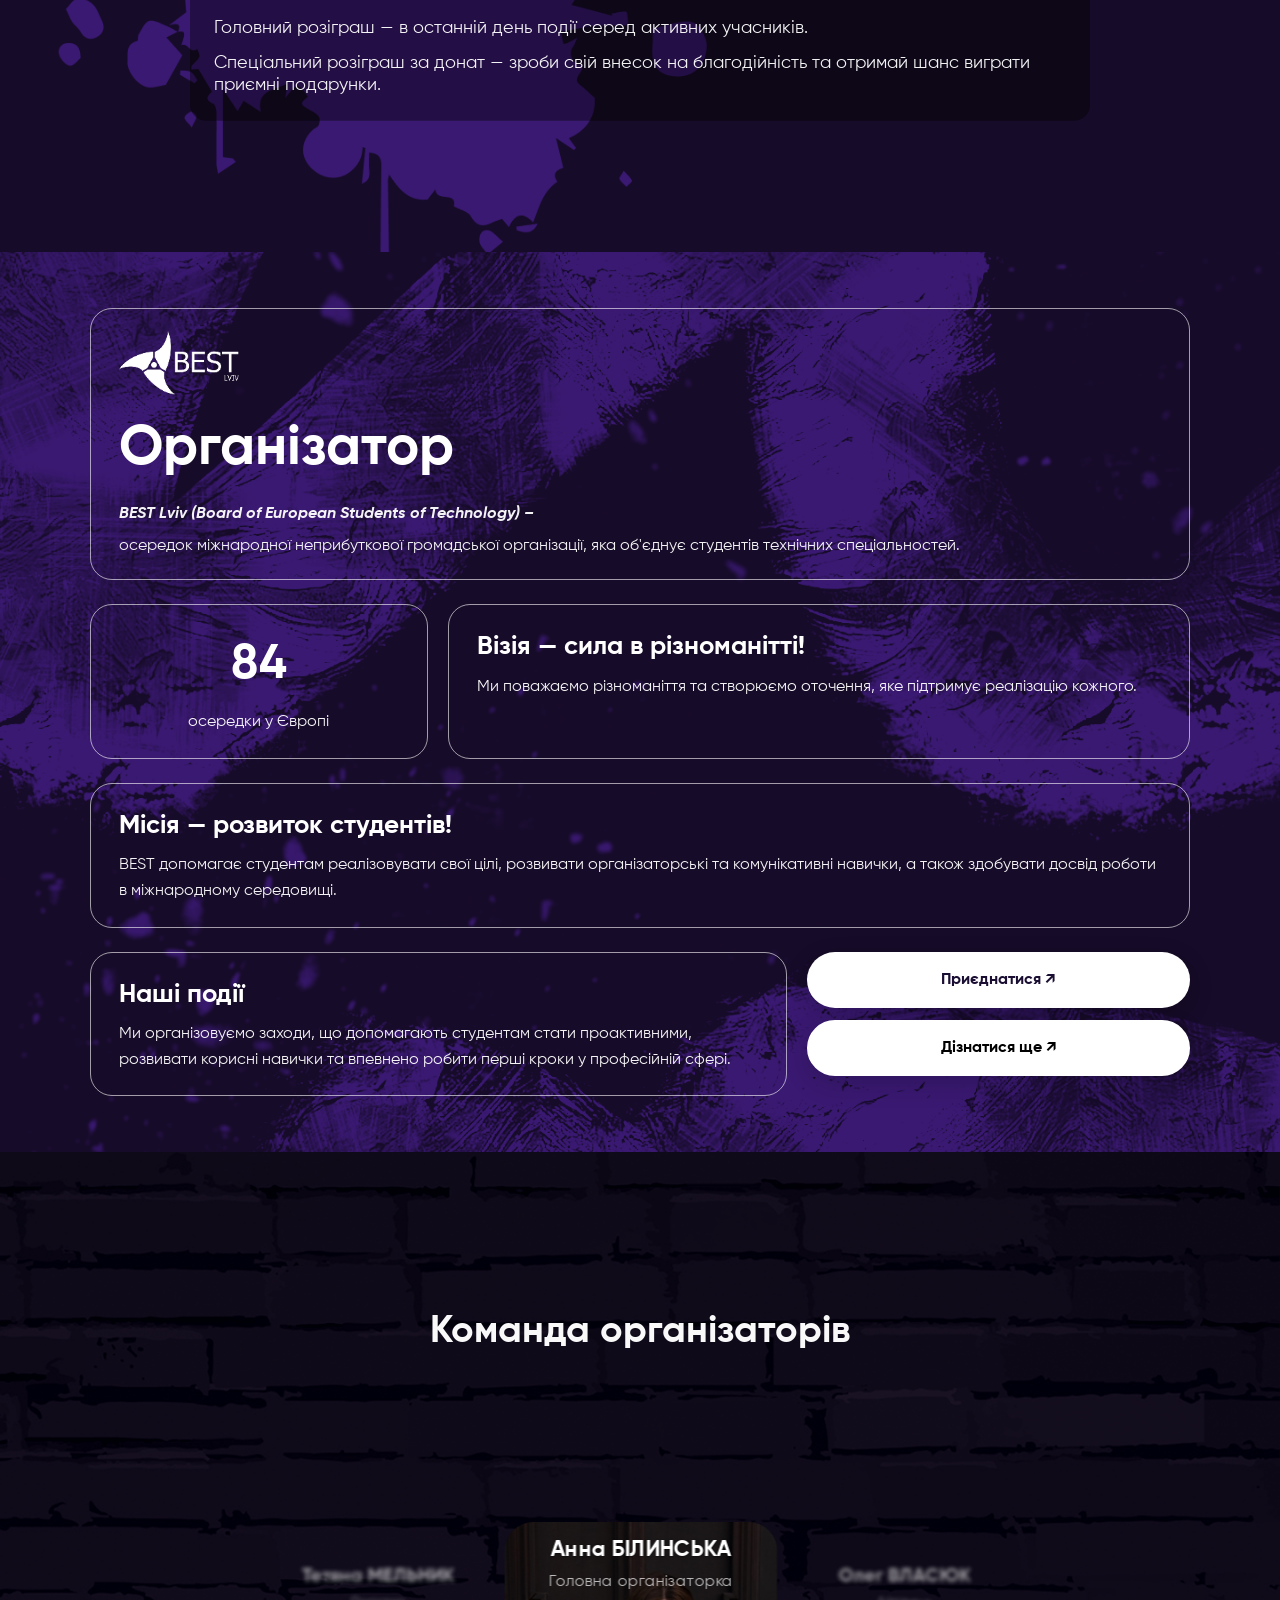
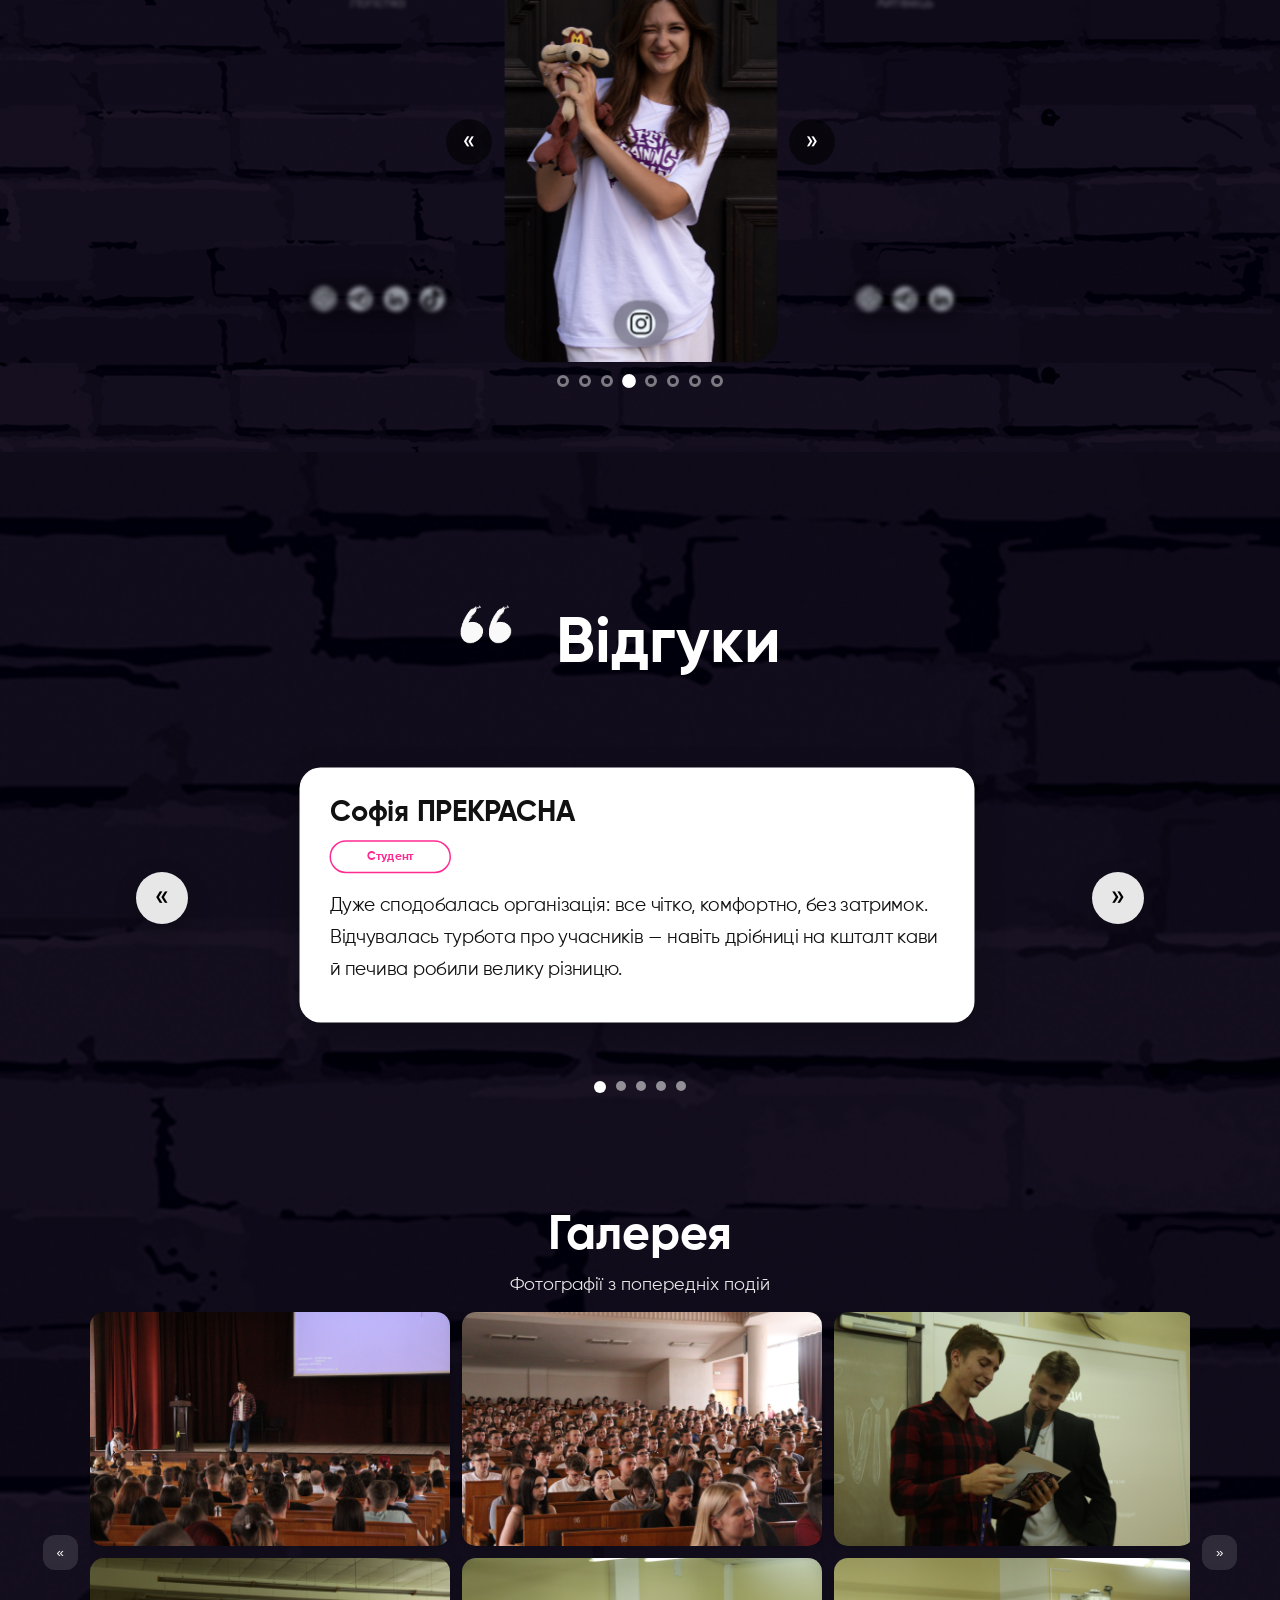
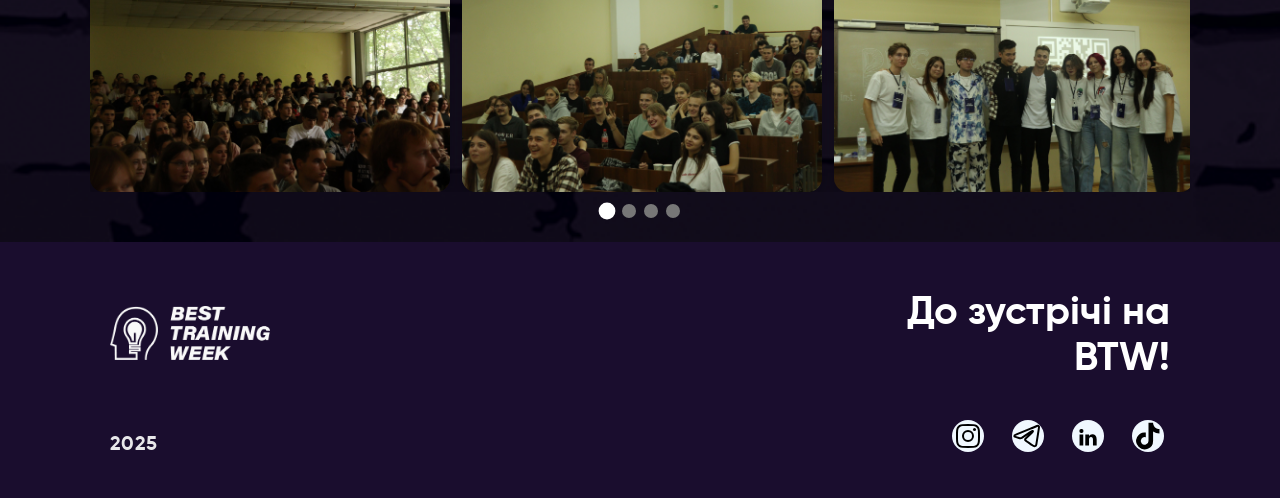
==== commit 3f21c097: "v1.4.14.3. Test Commit with photo" ====
--- a/index.html
+++ b/index.html
@@ -141,7 +141,7 @@
         <!-- SLIDE 1-->
         <div class="slide"> 
           <div class="slide-media">
-            <img src="/resources/spikers/oleksandr_spikers.jpg" loading="lazy" decoding="async" alt="Photo Of speeker">
+            <img src="/resources/spikers/oleksandraspiker.jpg" loading="lazy" decoding="async" alt="Photo Of speeker">
          
             <div class="social-icons">
               <a href="https://www.instagram.com/sasha.psm?igsh=MXc3b2I5cjF1ZTlyaA==" target="_blank"><img style="background-color: aliceblue; border-radius: 50%;" src="/resources/instagram.svg" loading="lazy" decoding="async" alt="Instagram"></a>
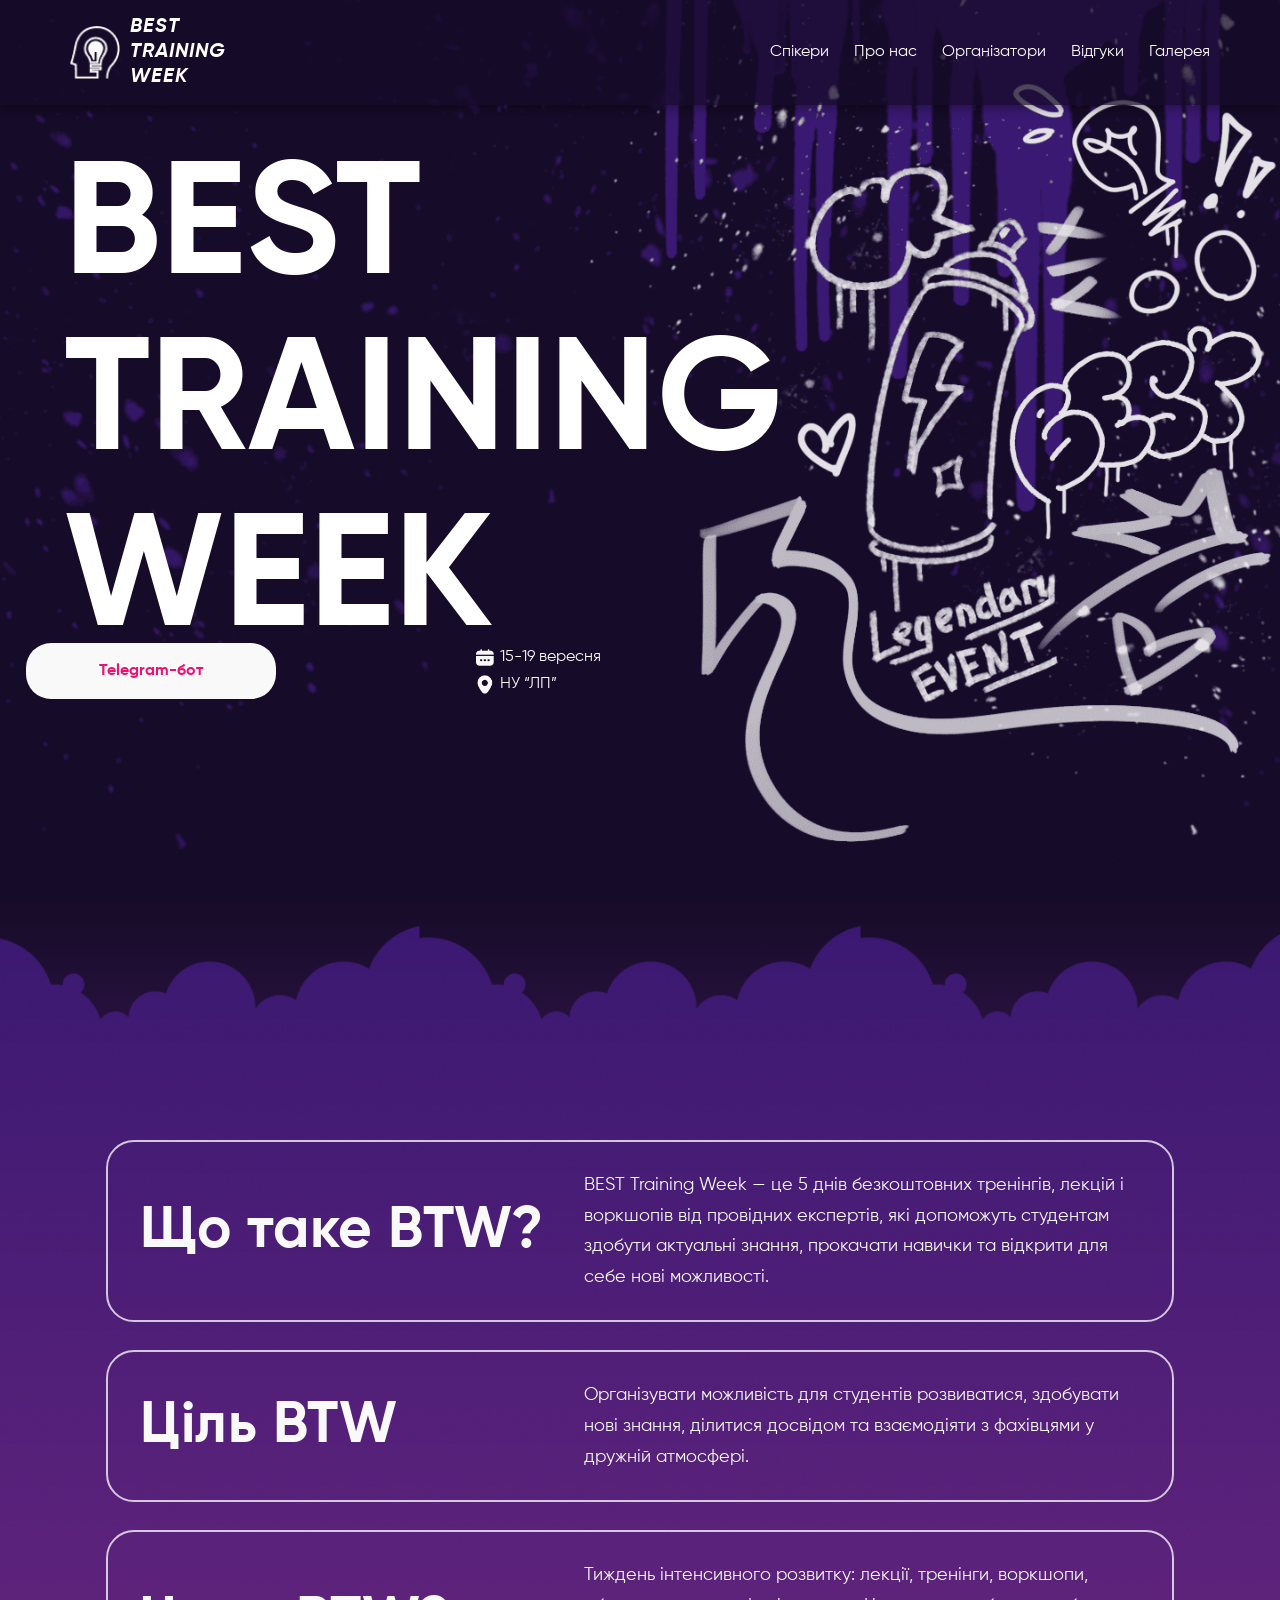
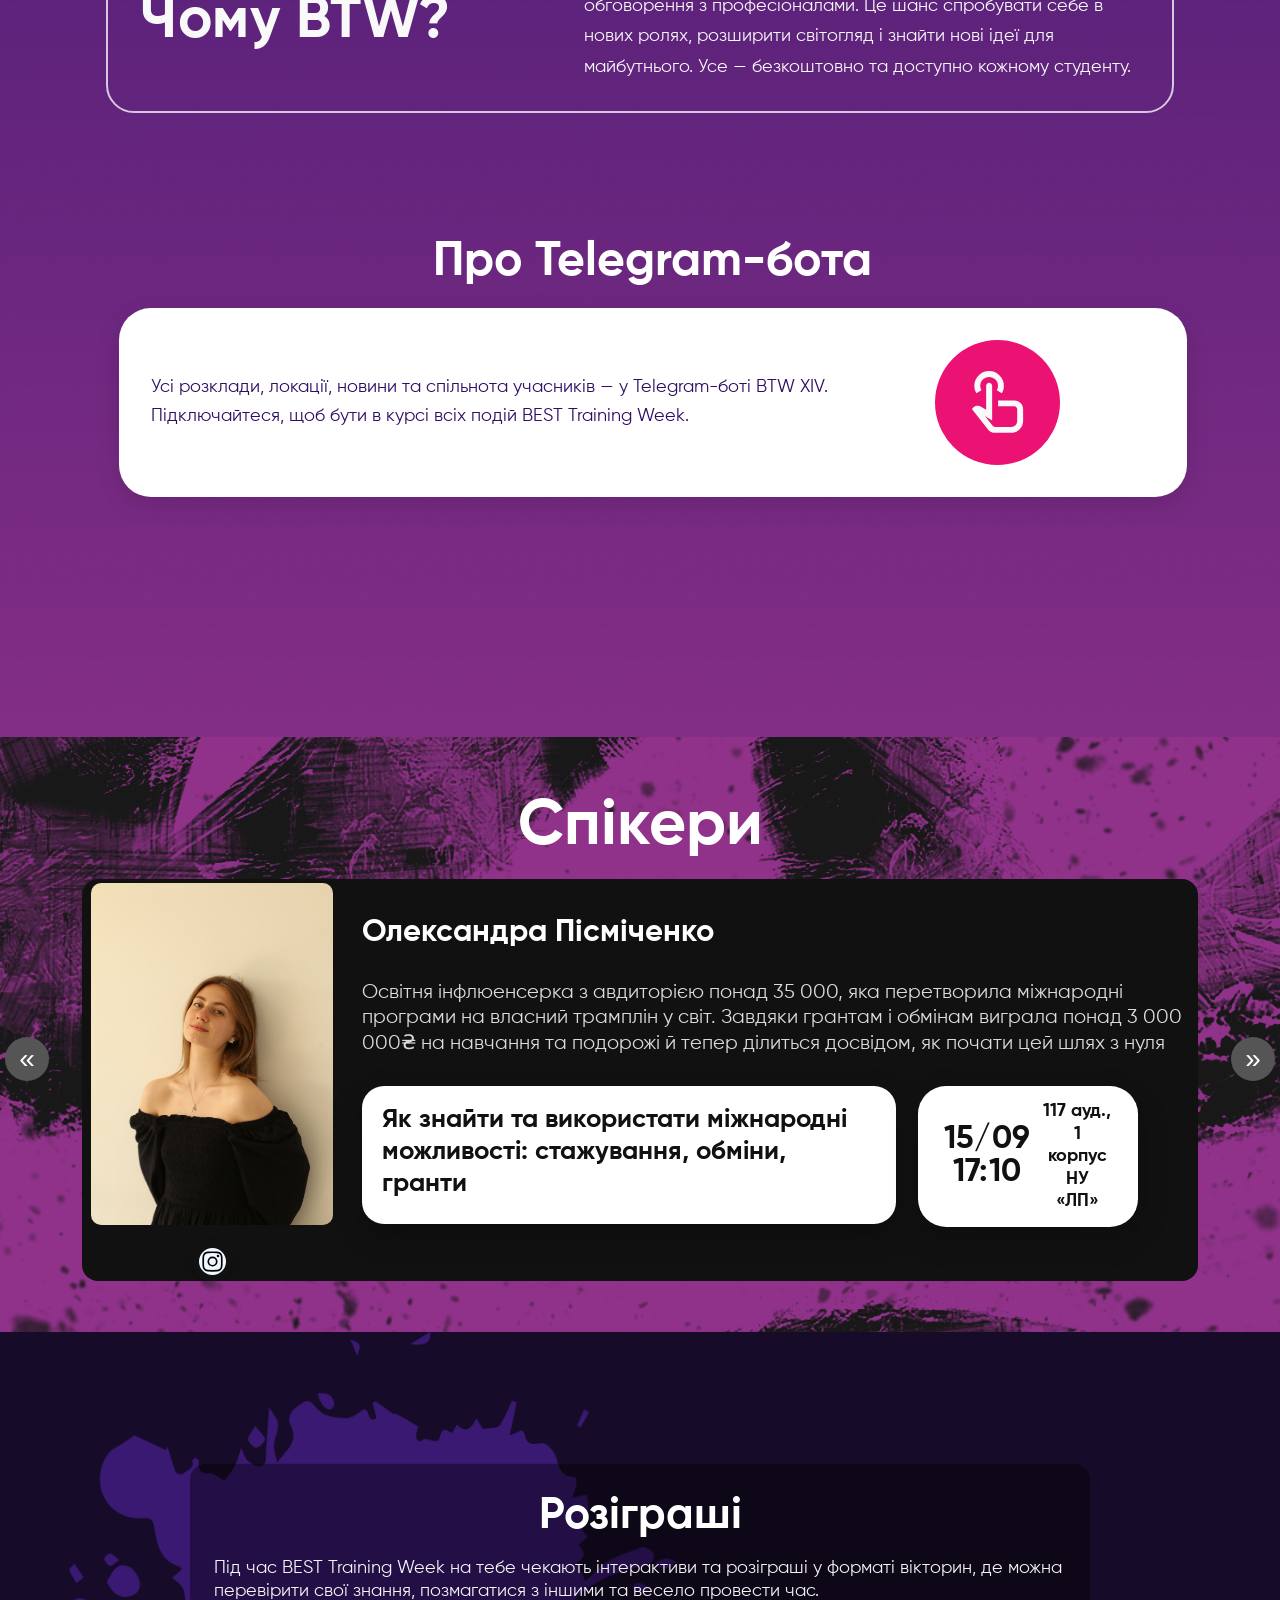
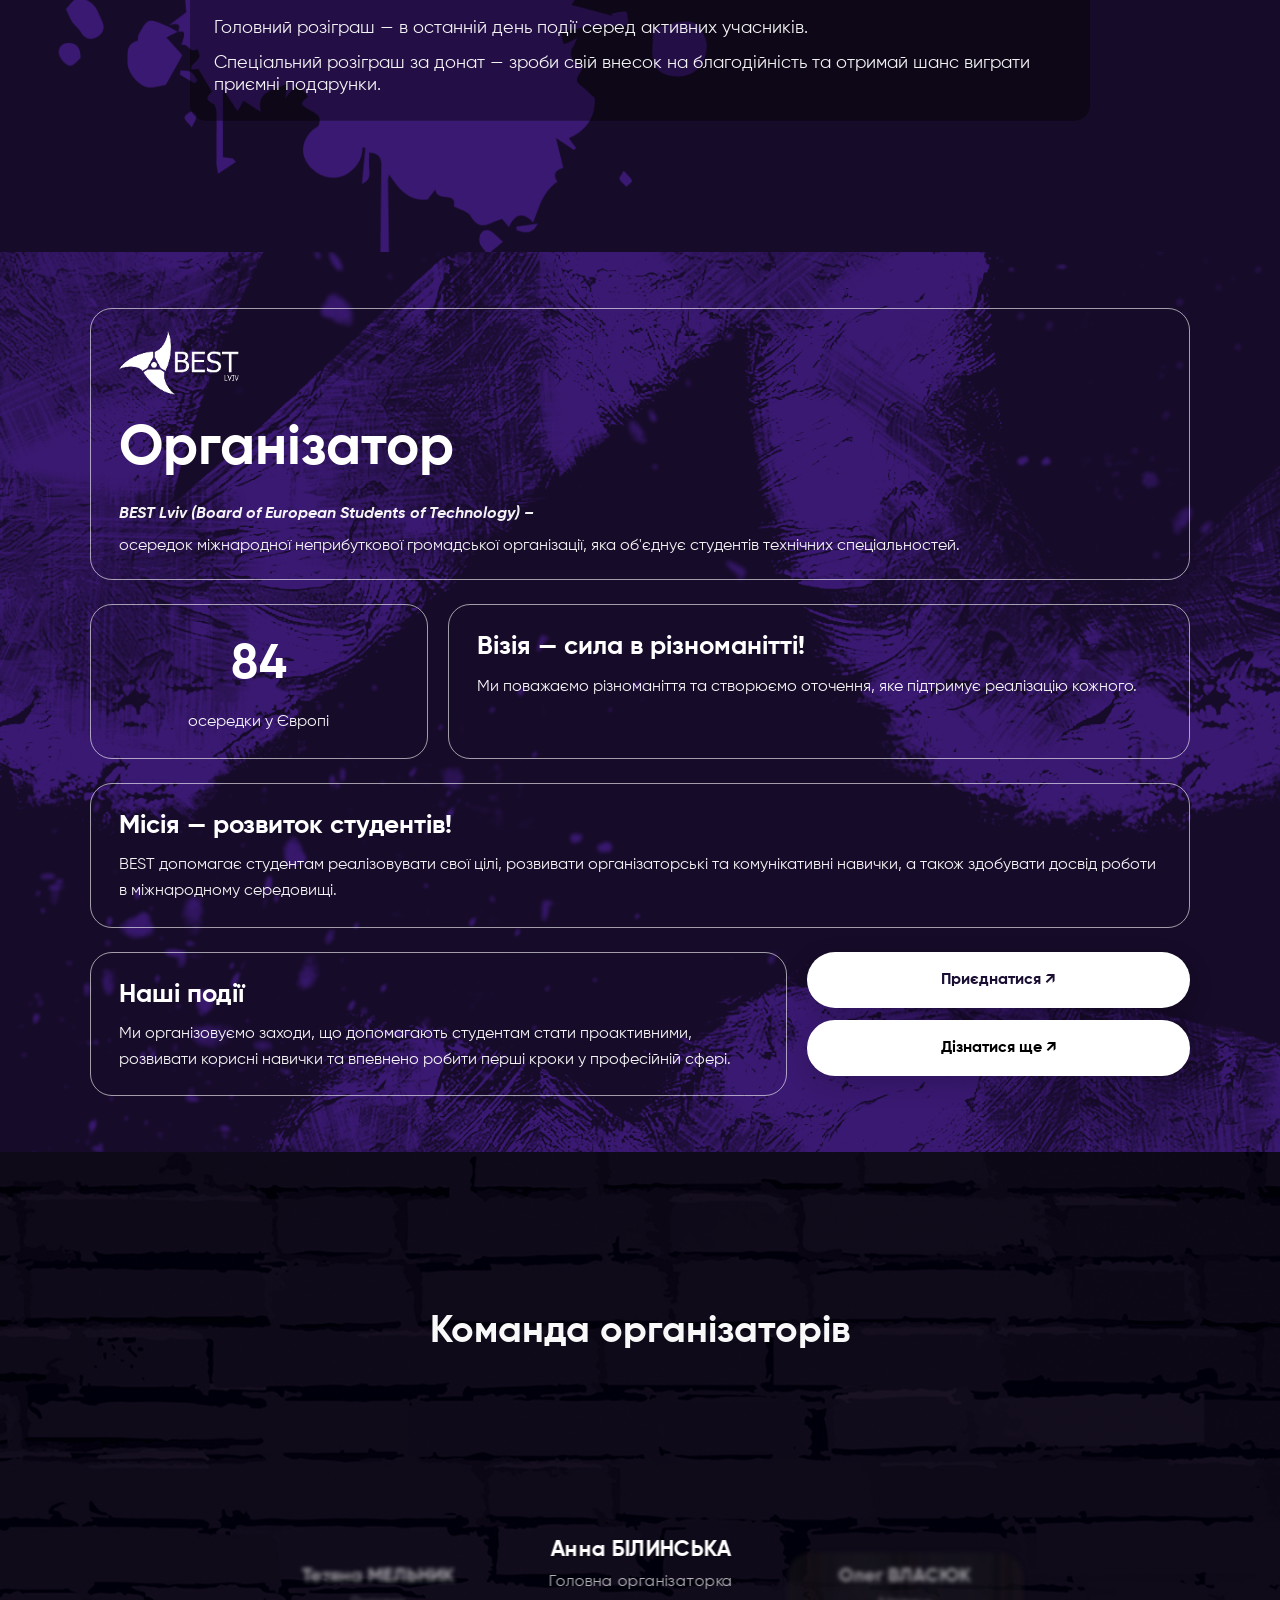
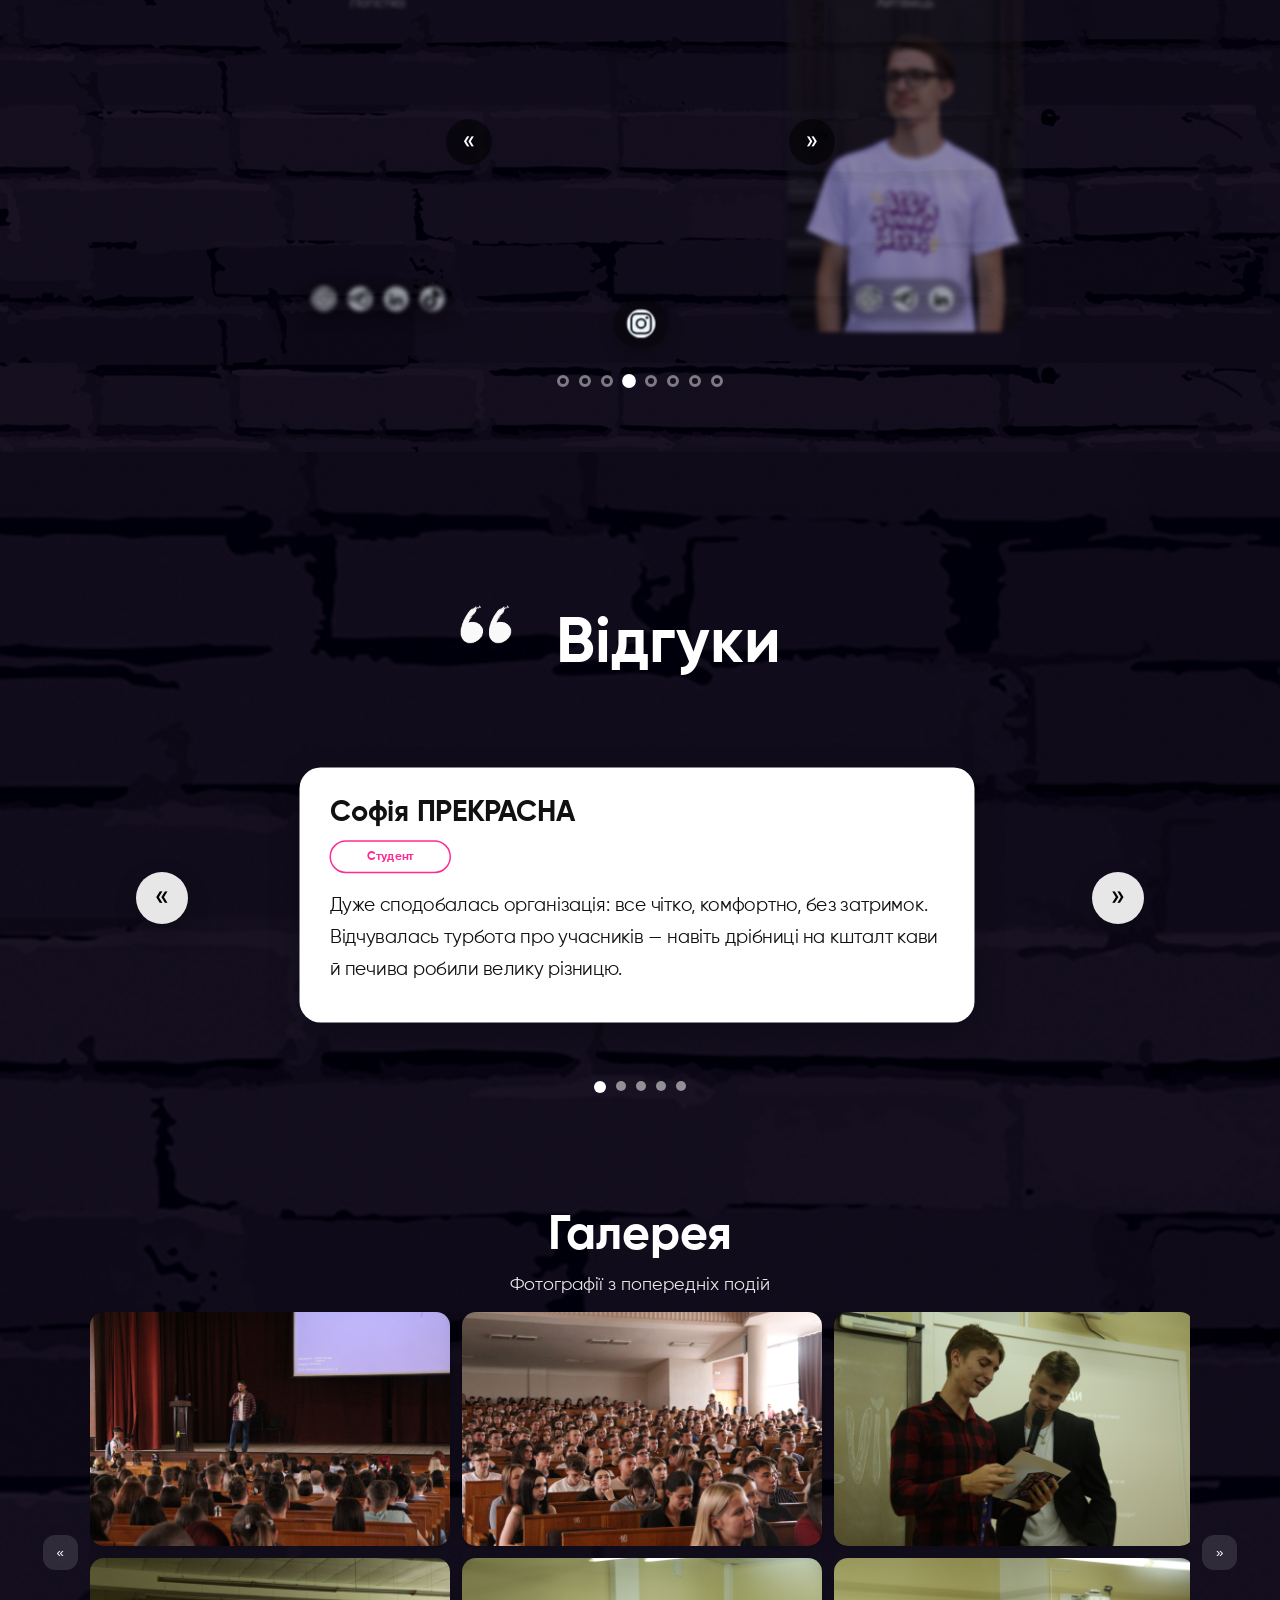
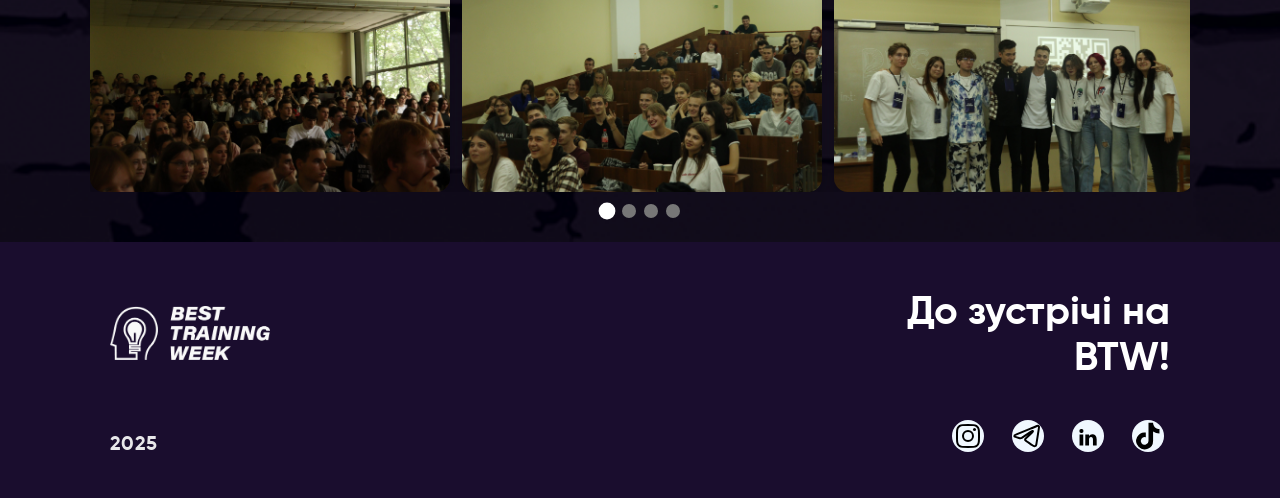
==== commit 6de5688d: "v1.5 change spiker" ====
--- a/index.html
+++ b/index.html
@@ -249,19 +249,19 @@
         <div class="slide">
           <div class="slide special-slide">
           <div class="slide-media"> 
-            <img src="/resources/spikers/oleksandr_spikers.jpg" loading="lazy" decoding="async" alt="Photo Of speeker"> 
+            <img src="/resources/spikers/natalya.jpg" loading="lazy" decoding="async" alt="Photo Of speeker"> 
         
             <div class="social-icons">
-              <a href="https://www.instagram.com/notevssskyi?igsh=MTZwdGF3OW00YmRpNA==" target="_blank"><img style="background-color: aliceblue; border-radius: 50%;"  src="/resources/instagram.svg" loading="lazy" decoding="async" alt="Instagram"></a>
+              <a href="https://www.instagram.com/natalyapipa?igsh=eWFxbWZ3bDllcmlz" target="_blank"><img style="background-color: aliceblue; border-radius: 50%;"  src="/resources/instagram.svg" loading="lazy" decoding="async" alt="Instagram"></a>
              <!-- <a href="https://t.me/BTW_2025_bot" target="_blank"><img src="/resources/telegram 1.png" alt="Telegram"></a>
               <a href="https://facebook.com/Idi" target="_blank"><img src="/resources/facebook.png" alt="Facebook"></a>-->
             </div>
           </div>
           <div class="infoSpikers">
-            <h2 class="NameSpiker">Олександр <span class="up">Нотевський</span></h2>
-            <p class="positionOfSpiker">Політичний оглядач Медіа «ҐРУНТ»</p> 
+            <h2 class="NameSpiker">Наталія <span class="up">Піпа</span></h2>
+            <p class="positionOfSpiker">Народна депутатка України, партія «Голос», комітет освіти</p> 
             <div class="talk-card">
-              <h3>Формування та відстоювання особистої позиції</h3>
+              <h3>Формування та відстоювання своєї громадянської позиції</h3>
               <p></p> 
             </div>
             <aside class="meta-card">
